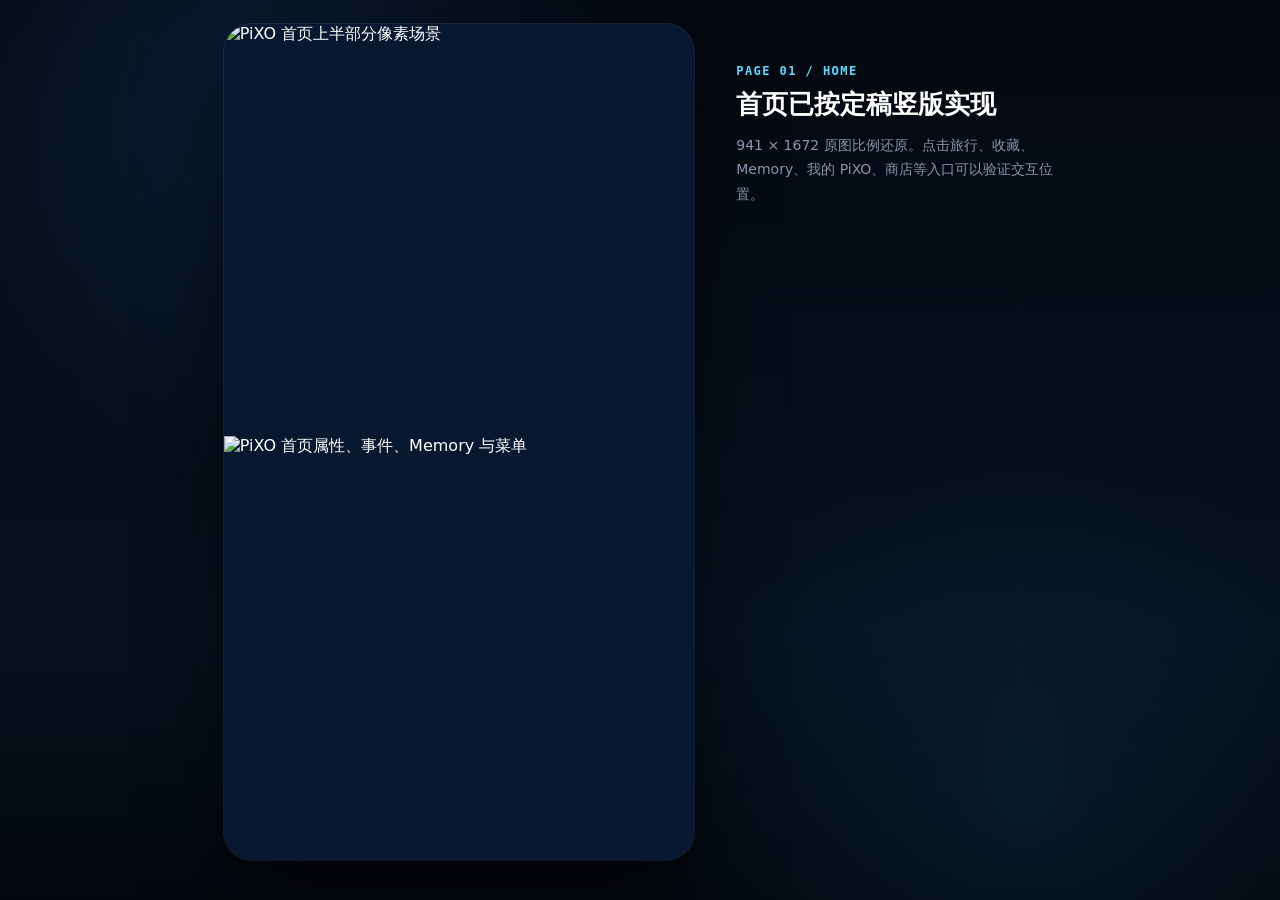
==== index.html @ aab3bff2 "implement page 01 pixel home" ====
<!doctype html>
<html lang="zh-CN">
<head>
  <meta charset="UTF-8" />
  <meta name="viewport" content="width=device-width, initial-scale=1, viewport-fit=cover" />
  <meta name="theme-color" content="#071830" />
  <title>PiXO · Home</title>
  <link rel="stylesheet" href="./styles.css" />
</head>
<body>
  <main class="page-shell">
    <section class="pixo-screen" id="pixoScreen" aria-label="PiXO 首页">
      <img class="home-slice hero-slice" src="./assets/home/home-hero.webp" alt="PiXO 首页上半部分像素场景" draggable="false" />
      <img class="home-slice lower-slice" src="./assets/home/home-lower.webp" alt="PiXO 首页属性、事件、Memory 与菜单" draggable="false" />

      <!-- 顶部资料 / 资源 -->
      <button class="hotspot profile" data-action="profile" aria-label="查看 Mochi"></button>
      <button class="hotspot resource coin" data-action="coin" aria-label="金币"></button>
      <button class="hotspot resource gem" data-action="gem" aria-label="钻石"></button>
      <button class="hotspot resource energy" data-action="energy" aria-label="体力"></button>

      <!-- 右侧功能 -->
      <button class="hotspot side activity" data-action="activity" aria-label="活动"></button>
      <button class="hotspot side travel-side" data-route="travel" aria-label="旅行"></button>
      <button class="hotspot side collection-side" data-route="collection" aria-label="收藏"></button>
      <button class="hotspot side shop-side" data-route="shop" aria-label="商店"></button>

      <!-- 内容卡 -->
      <button class="hotspot event-mail" data-action="event" aria-label="查看今日事件"></button>
      <button class="hotspot memory-card" data-route="memory" aria-label="查看海边记忆"></button>

      <!-- 底部 5 个主入口 -->
      <button class="hotspot nav diary" data-route="diary" aria-label="日志"></button>
      <button class="hotspot nav travel" data-route="travel" aria-label="旅行"></button>
      <button class="hotspot nav collection" data-route="collection" aria-label="收藏"></button>
      <button class="hotspot nav mypixo" data-route="mypixo" aria-label="我的 PiXO"></button>
      <button class="hotspot nav shop" data-route="shop" aria-label="商店"></button>

      <div class="tap-wave" id="tapWave"></div>
    </section>

    <aside class="build-note">
      <span>PAGE 01 / HOME</span>
      <strong>首页已按定稿竖版实现</strong>
      <p>941 × 1672 原图比例还原。点击旅行、收藏、Memory、我的 PiXO、商店等入口可以验证交互位置。</p>
    </aside>
  </main>

  <div class="route-preview" id="routePreview" aria-hidden="true">
    <div class="preview-panel">
      <button class="preview-close" id="previewClose">×</button>
      <small>NEXT PAGE</small>
      <h2 id="previewTitle">准备旅行</h2>
      <p id="previewText">第 2 页会继续按照“大图 → 小图 → 代码 → 交互”的顺序实现。</p>
      <button class="preview-primary" id="previewBack">返回首页</button>
    </div>
  </div>

  <div class="toast" id="toast"></div>
  <script src="./app.js"></script>
</body>
</html>
---- styles.css ----
:root{
  --screen-w:470.5px;
  --ink:#07101f;
  --navy:#071830;
  --navy2:#0b2448;
  --blue:#0d63d8;
  --cream:#f6d7a8;
  --cream2:#ffe8bf;
  --glow:#5dd8ff;
}

*{box-sizing:border-box}
html,body{margin:0;min-height:100%;background:#050b14;color:white;font-family:"Microsoft YaHei","PingFang SC",system-ui,-apple-system,sans-serif}
body{min-height:100vh;background:
  radial-gradient(circle at 20% 10%,rgba(40,92,170,.22),transparent 30%),
  radial-gradient(circle at 80% 90%,rgba(25,93,145,.18),transparent 28%),
  linear-gradient(180deg,#040810,#07111e 70%,#03070d)}
button{font:inherit}

.page-shell{min-height:100vh;display:flex;align-items:flex-start;justify-content:center;gap:42px;padding:24px}
.pixo-screen{position:relative;width:min(100vw - 20px,var(--screen-w));aspect-ratio:941/1672;overflow:hidden;border-radius:28px;background:#071830;box-shadow:0 30px 80px rgba(0,0,0,.55),0 0 0 1px rgba(120,175,255,.18);touch-action:manipulation}
.home-slice{display:block;width:100%;user-select:none;pointer-events:none}
.hero-slice{height:49.64%;object-fit:fill}
.lower-slice{height:50.96%;object-fit:fill;margin-top:-.6%}

.hotspot{position:absolute;border:0;background:transparent;padding:0;cursor:pointer;border-radius:16px;outline:none;transition:filter .15s ease,transform .12s ease,box-shadow .15s ease}
.hotspot:hover{box-shadow:0 0 0 2px rgba(93,216,255,.75),0 0 24px rgba(93,216,255,.34);background:rgba(93,216,255,.04)}
.hotspot:active{transform:scale(.96);filter:brightness(1.18)}
.hotspot:focus-visible{box-shadow:0 0 0 3px #fff,0 0 0 6px #2aa8ff}

/* 以 941×1672 大图百分比定位 */
.profile{left:4.6%;top:10.4%;width:34.1%;height:8.4%}
.resource.coin{left:38.5%;top:3.4%;width:18.3%;height:4.3%}
.resource.gem{left:57.8%;top:3.4%;width:16.2%;height:4.3%}
.resource.energy{left:75.2%;top:3.4%;width:19.4%;height:4.3%}

.side{left:84.5%;width:12.8%;height:7.4%;border-radius:20px}
.activity{top:9.5%}
.travel-side{top:17.1%}
.collection-side{top:24.7%}
.shop-side{top:32.3%}

.event-mail{left:73.5%;top:64.2%;width:17.0%;height:8.5%}
.memory-card{left:4.1%;top:74.7%;width:91.9%;height:12.9%}

.nav{top:88.7%;height:10.6%;border-radius:16px}
.nav.diary{left:2.5%;width:17.8%}
.nav.travel{left:20.7%;width:18.6%}
.nav.collection{left:39.8%;width:18.4%}
.nav.mypixo{left:59.0%;width:18.8%}
.nav.shop{left:78.2%;width:19.4%}

.tap-wave{position:absolute;width:34px;height:34px;border:2px solid rgba(255,255,255,.92);border-radius:50%;pointer-events:none;opacity:0;transform:translate(-50%,-50%) scale(.4);box-shadow:0 0 18px rgba(93,216,255,.8)}
.tap-wave.show{animation:tap-wave .45s ease-out}
@keyframes tap-wave{0%{opacity:1;transform:translate(-50%,-50%) scale(.25)}100%{opacity:0;transform:translate(-50%,-50%) scale(1.8)}}

.build-note{width:320px;position:sticky;top:32px;margin-top:40px;color:#afbdd0}
.build-note span{display:block;font:700 12px/1.2 ui-monospace,SFMono-Regular,Menlo,monospace;color:#5dd8ff;letter-spacing:.12em;margin-bottom:10px}
.build-note strong{display:block;color:#fff;font-size:26px;line-height:1.25;margin-bottom:12px}
.build-note p{margin:0;line-height:1.75;font-size:14px;color:#8797ad}

.route-preview{position:fixed;inset:0;display:grid;place-items:center;background:rgba(2,8,18,.72);backdrop-filter:blur(10px);opacity:0;pointer-events:none;transition:.2s;z-index:20;padding:20px}
.route-preview.open{opacity:1;pointer-events:auto}
.preview-panel{position:relative;width:min(420px,100%);background:linear-gradient(180deg,#10264a,#07162d);border:1px solid rgba(111,175,255,.35);box-shadow:0 30px 80px rgba(0,0,0,.55);border-radius:24px;padding:34px;color:white}
.preview-panel small{color:#5dd8ff;letter-spacing:.15em;font-weight:800}
.preview-panel h2{font-size:30px;margin:10px 0 12px}
.preview-panel p{color:#aebcd0;line-height:1.7;margin:0 0 26px}
.preview-close{position:absolute;right:16px;top:14px;width:36px;height:36px;border:0;border-radius:12px;background:#173765;color:white;font-size:24px;cursor:pointer}
.preview-primary{width:100%;height:48px;border:1px solid rgba(93,216,255,.55);border-radius:14px;background:#0d63d8;color:white;font-weight:800;cursor:pointer}

.toast{position:fixed;left:50%;bottom:28px;transform:translate(-50%,20px);background:rgba(8,18,34,.94);border:1px solid rgba(93,216,255,.35);color:#fff;padding:11px 16px;border-radius:12px;opacity:0;pointer-events:none;transition:.2s;z-index:30;box-shadow:0 12px 36px rgba(0,0,0,.35);white-space:nowrap;max-width:calc(100vw - 24px);overflow:hidden;text-overflow:ellipsis}
.toast.show{opacity:1;transform:translate(-50%,0)}

@media(max-width:900px){
  .page-shell{padding:10px 0 24px;display:block}
  .pixo-screen{margin:0 auto;border-radius:22px}
  .build-note{display:none}
}

@media(max-width:420px){
  .pixo-screen{width:100vw;border-radius:0;box-shadow:none}
  .page-shell{padding:0}
}
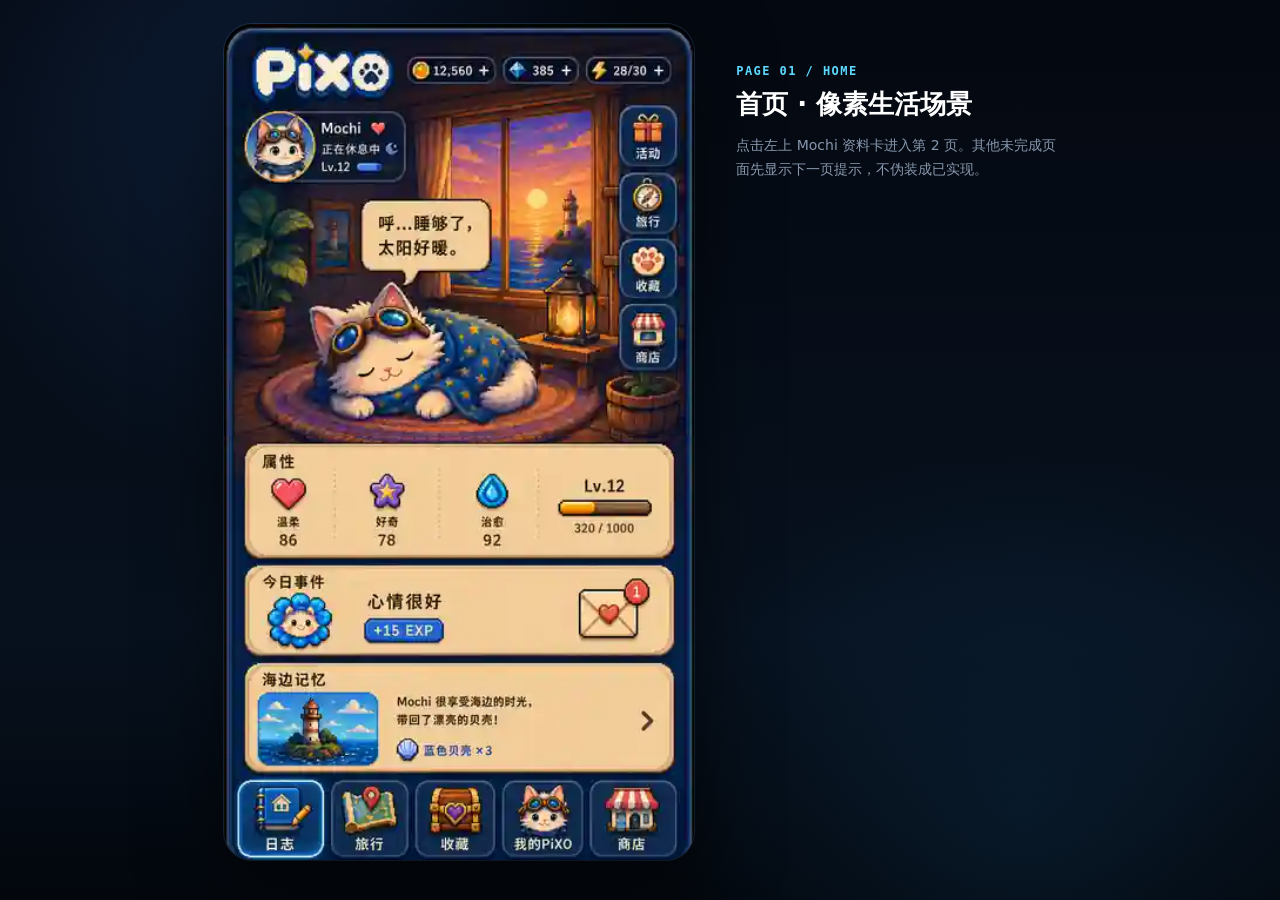
==== commit 62e11edb: "implement page 02 PiXO detail" ====
--- a/index.html
+++ b/index.html
@@ -4,45 +4,69 @@
   <meta charset="UTF-8" />
   <meta name="viewport" content="width=device-width, initial-scale=1, viewport-fit=cover" />
   <meta name="theme-color" content="#071830" />
-  <title>PiXO · Home</title>
+  <title>PiXO Demo</title>
   <link rel="stylesheet" href="./styles.css" />
 </head>
 <body>
   <main class="page-shell">
-    <section class="pixo-screen" id="pixoScreen" aria-label="PiXO 首页">
-      <img class="home-slice hero-slice" src="./assets/home/home-hero.webp" alt="PiXO 首页上半部分像素场景" draggable="false" />
-      <img class="home-slice lower-slice" src="./assets/home/home-lower.webp" alt="PiXO 首页属性、事件、Memory 与菜单" draggable="false" />
+    <!-- PAGE 01 / HOME -->
+    <section class="page-view" data-page="home">
+      <section class="pixo-screen home-screen" id="homeScreen" aria-label="PiXO 首页">
+        <img class="home-slice hero-slice" src="./assets/home/home-hero.webp" alt="PiXO 首页上半部分像素场景" draggable="false" />
+        <img class="home-slice lower-slice" src="./assets/home/home-lower.webp" alt="PiXO 首页属性、事件、Memory 与菜单" draggable="false" />
 
-      <!-- 顶部资料 / 资源 -->
-      <button class="hotspot profile" data-action="profile" aria-label="查看 Mochi"></button>
-      <button class="hotspot resource coin" data-action="coin" aria-label="金币"></button>
-      <button class="hotspot resource gem" data-action="gem" aria-label="钻石"></button>
-      <button class="hotspot resource energy" data-action="energy" aria-label="体力"></button>
+        <button class="hotspot profile" data-route="detail" aria-label="查看 Mochi 详情"></button>
+        <button class="hotspot resource coin" data-action="coin" aria-label="金币"></button>
+        <button class="hotspot resource gem" data-action="gem" aria-label="钻石"></button>
+        <button class="hotspot resource energy" data-action="energy" aria-label="体力"></button>
 
-      <!-- 右侧功能 -->
-      <button class="hotspot side activity" data-action="activity" aria-label="活动"></button>
-      <button class="hotspot side travel-side" data-route="travel" aria-label="旅行"></button>
-      <button class="hotspot side collection-side" data-route="collection" aria-label="收藏"></button>
-      <button class="hotspot side shop-side" data-route="shop" aria-label="商店"></button>
+        <button class="hotspot side activity" data-action="activity" aria-label="活动"></button>
+        <button class="hotspot side travel-side" data-route="travel" aria-label="旅行"></button>
+        <button class="hotspot side collection-side" data-route="collection" aria-label="收藏"></button>
+        <button class="hotspot side shop-side" data-route="shop" aria-label="商店"></button>
 
-      <!-- 内容卡 -->
-      <button class="hotspot event-mail" data-action="event" aria-label="查看今日事件"></button>
-      <button class="hotspot memory-card" data-route="memory" aria-label="查看海边记忆"></button>
+        <button class="hotspot event-mail" data-action="event" aria-label="查看今日事件"></button>
+        <button class="hotspot memory-card" data-route="memory" aria-label="查看海边记忆"></button>
 
-      <!-- 底部 5 个主入口 -->
-      <button class="hotspot nav diary" data-route="diary" aria-label="日志"></button>
-      <button class="hotspot nav travel" data-route="travel" aria-label="旅行"></button>
-      <button class="hotspot nav collection" data-route="collection" aria-label="收藏"></button>
-      <button class="hotspot nav mypixo" data-route="mypixo" aria-label="我的 PiXO"></button>
-      <button class="hotspot nav shop" data-route="shop" aria-label="商店"></button>
-
-      <div class="tap-wave" id="tapWave"></div>
+        <button class="hotspot nav diary" data-route="diary" aria-label="日志"></button>
+        <button class="hotspot nav travel" data-route="travel" aria-label="旅行"></button>
+        <button class="hotspot nav collection" data-route="collection" aria-label="收藏"></button>
+        <button class="hotspot nav mypixo" data-route="mypixo" aria-label="我的 PiXO"></button>
+        <button class="hotspot nav shop" data-route="shop" aria-label="商店"></button>
+        <div class="tap-wave"></div>
+      </section>
     </section>
 
-    <aside class="build-note">
-      <span>PAGE 01 / HOME</span>
-      <strong>首页已按定稿竖版实现</strong>
-      <p>941 × 1672 原图比例还原。点击旅行、收藏、Memory、我的 PiXO、商店等入口可以验证交互位置。</p>
+    <!-- PAGE 02 / PIXO DETAIL -->
+    <section class="page-view" data-page="detail" hidden>
+      <section class="pixo-screen detail-screen" id="detailScreen" aria-label="PiXO 详情">
+        <img class="detail-slice" src="./assets/detail/detail-header.webp" alt="PiXO 详情页顶部" draggable="false" />
+        <img class="detail-slice" src="./assets/detail/detail-hero.webp" alt="Mochi 主视觉与等级" draggable="false" />
+        <img class="detail-slice" src="./assets/detail/detail-traits.webp" alt="Form Face Trait Halo" draggable="false" />
+        <img class="detail-slice" src="./assets/detail/detail-items.webp" alt="携带物品" draggable="false" />
+        <img class="detail-slice" src="./assets/detail/detail-cta.webp" alt="出发按钮" draggable="false" />
+
+        <button class="detail-hit detail-back" data-route="home" aria-label="返回首页"></button>
+        <button class="detail-hit detail-edit" data-action="edit-pixo" aria-label="编辑 PiXO"></button>
+
+        <button class="detail-hit detail-tab tab-form selected" data-detail-tab="Form" aria-label="Form"></button>
+        <button class="detail-hit detail-tab tab-face" data-detail-tab="Face" aria-label="Face"></button>
+        <button class="detail-hit detail-tab tab-trait" data-detail-tab="Trait" aria-label="Trait"></button>
+        <button class="detail-hit detail-tab tab-halo" data-detail-tab="Halo" aria-label="Halo"></button>
+
+        <button class="detail-hit item-slot item-1 selected" data-item="能量饮料" aria-label="能量饮料"></button>
+        <button class="detail-hit item-slot item-2 selected" data-item="探险锤" aria-label="探险锤"></button>
+        <button class="detail-hit item-slot item-3 selected" data-item="旅行票" aria-label="旅行票"></button>
+
+        <button class="detail-hit detail-start" data-route="travel" aria-label="装备 Mochi 出发"></button>
+        <div class="tap-wave"></div>
+      </section>
+    </section>
+
+    <aside class="build-note" id="buildNote">
+      <span id="buildPage">PAGE 01 / HOME</span>
+      <strong id="buildTitle">首页 · 像素生活场景</strong>
+      <p id="buildText">点击左上 Mochi 资料卡进入第 2 页。其他未完成页面先显示下一页提示，不伪装成已实现。</p>
     </aside>
   </main>
 
@@ -51,8 +75,8 @@
       <button class="preview-close" id="previewClose">×</button>
       <small>NEXT PAGE</small>
       <h2 id="previewTitle">准备旅行</h2>
-      <p id="previewText">第 2 页会继续按照“大图 → 小图 → 代码 → 交互”的顺序实现。</p>
-      <button class="preview-primary" id="previewBack">返回首页</button>
+      <p id="previewText">这个页面会继续按照“大图 → 拆素材 → 写代码 → 接交互”的顺序实现。</p>
+      <button class="preview-primary" id="previewBack">返回当前页面</button>
     </div>
   </div>
 
--- a/styles.css
+++ b/styles.css
@@ -1,83 +1,8 @@
-:root{
-  --screen-w:470.5px;
-  --ink:#07101f;
-  --navy:#071830;
-  --navy2:#0b2448;
-  --blue:#0d63d8;
-  --cream:#f6d7a8;
-  --cream2:#ffe8bf;
-  --glow:#5dd8ff;
-}
+:root{--screen-w:470.5px;--detail-w:423px;--ink:#07101f;--navy:#071830;--navy2:#0b2448;--blue:#0d63d8;--cream:#f6d7a8;--cream2:#ffe8bf;--glow:#5dd8ff}
+*{box-sizing:border-box}html,body{margin:0;min-height:100%;background:#050b14;color:#fff;font-family:"Microsoft YaHei","PingFang SC",system-ui,-apple-system,sans-serif}body{min-height:100vh;background:radial-gradient(circle at 20% 10%,rgba(40,92,170,.22),transparent 30%),radial-gradient(circle at 80% 90%,rgba(25,93,145,.18),transparent 28%),linear-gradient(180deg,#040810,#07111e 70%,#03070d)}button{font:inherit}.page-shell{min-height:100vh;display:flex;align-items:flex-start;justify-content:center;gap:42px;padding:24px}.page-view[hidden]{display:none}.pixo-screen{position:relative;overflow:hidden;border-radius:28px;background:#071830;box-shadow:0 30px 80px rgba(0,0,0,.55),0 0 0 1px rgba(120,175,255,.18);touch-action:manipulation}.home-screen{width:min(100vw - 20px,var(--screen-w));aspect-ratio:941/1672}.home-slice{display:block;width:100%;user-select:none;pointer-events:none}.hero-slice{height:49.64%;object-fit:fill}.lower-slice{height:50.96%;object-fit:fill;margin-top:-.6%}.hotspot,.detail-hit{position:absolute;border:0;background:transparent;padding:0;cursor:pointer;outline:none;transition:filter .15s ease,transform .12s ease,box-shadow .15s ease}.hotspot{border-radius:16px}.hotspot:hover,.detail-hit:hover{box-shadow:0 0 0 2px rgba(93,216,255,.75),0 0 24px rgba(93,216,255,.34);background:rgba(93,216,255,.05)}.hotspot:active,.detail-hit:active{transform:scale(.96);filter:brightness(1.18)}.hotspot:focus-visible,.detail-hit:focus-visible{box-shadow:0 0 0 3px #fff,0 0 0 6px #2aa8ff}.profile{left:4.6%;top:10.4%;width:34.1%;height:8.4%}.resource.coin{left:38.5%;top:3.4%;width:18.3%;height:4.3%}.resource.gem{left:57.8%;top:3.4%;width:16.2%;height:4.3%}.resource.energy{left:75.2%;top:3.4%;width:19.4%;height:4.3%}.side{left:84.5%;width:12.8%;height:7.4%;border-radius:20px}.activity{top:9.5%}.travel-side{top:17.1%}.collection-side{top:24.7%}.shop-side{top:32.3%}.event-mail{left:73.5%;top:64.2%;width:17%;height:8.5%}.memory-card{left:4.1%;top:74.7%;width:91.9%;height:12.9%}.nav{top:88.7%;height:10.6%;border-radius:16px}.nav.diary{left:2.5%;width:17.8%}.nav.travel{left:20.7%;width:18.6%}.nav.collection{left:39.8%;width:18.4%}.nav.mypixo{left:59%;width:18.8%}.nav.shop{left:78.2%;width:19.4%}
 
-*{box-sizing:border-box}
-html,body{margin:0;min-height:100%;background:#050b14;color:white;font-family:"Microsoft YaHei","PingFang SC",system-ui,-apple-system,sans-serif}
-body{min-height:100vh;background:
-  radial-gradient(circle at 20% 10%,rgba(40,92,170,.22),transparent 30%),
-  radial-gradient(circle at 80% 90%,rgba(25,93,145,.18),transparent 28%),
-  linear-gradient(180deg,#040810,#07111e 70%,#03070d)}
-button{font:inherit}
+/* PAGE 02 - PiXO detail, 235×565 source grid */
+.detail-screen{width:min(100vw - 20px,var(--detail-w));aspect-ratio:235/565;background:#f7d6a4;border-radius:24px}.detail-slice{display:block;width:100%;height:auto;user-select:none;pointer-events:none;image-rendering:pixelated}.detail-hit{border-radius:10px}.detail-back{left:2.5%;top:1.4%;width:14%;height:5.8%}.detail-edit{right:2.5%;top:1.4%;width:14%;height:5.8%}.detail-tab{top:50.8%;height:5.3%;width:22%}.tab-form{left:4%}.tab-face{left:27%}.tab-trait{left:50%}.tab-halo{left:73%}.detail-tab.selected{box-shadow:inset 0 -4px 0 #1c73e8,0 0 0 2px rgba(93,216,255,.6);background:rgba(58,148,255,.08)}.item-slot{top:72.3%;height:12.2%;width:28%;border-radius:14px}.item-1{left:5%}.item-2{left:36%}.item-3{left:67%}.item-slot.selected:after{content:"✓";position:absolute;right:5px;top:4px;display:grid;place-items:center;width:22px;height:22px;border-radius:50%;background:#24a56a;color:#fff;font-weight:900;font-size:13px;box-shadow:0 2px 0 #0e5e3a}.detail-start{left:8%;top:87.2%;width:84%;height:8.5%;border-radius:18px}.detail-start:hover{box-shadow:0 0 0 3px rgba(93,216,255,.9),0 0 30px rgba(38,139,255,.35)}
 
-.page-shell{min-height:100vh;display:flex;align-items:flex-start;justify-content:center;gap:42px;padding:24px}
-.pixo-screen{position:relative;width:min(100vw - 20px,var(--screen-w));aspect-ratio:941/1672;overflow:hidden;border-radius:28px;background:#071830;box-shadow:0 30px 80px rgba(0,0,0,.55),0 0 0 1px rgba(120,175,255,.18);touch-action:manipulation}
-.home-slice{display:block;width:100%;user-select:none;pointer-events:none}
-.hero-slice{height:49.64%;object-fit:fill}
-.lower-slice{height:50.96%;object-fit:fill;margin-top:-.6%}
-
-.hotspot{position:absolute;border:0;background:transparent;padding:0;cursor:pointer;border-radius:16px;outline:none;transition:filter .15s ease,transform .12s ease,box-shadow .15s ease}
-.hotspot:hover{box-shadow:0 0 0 2px rgba(93,216,255,.75),0 0 24px rgba(93,216,255,.34);background:rgba(93,216,255,.04)}
-.hotspot:active{transform:scale(.96);filter:brightness(1.18)}
-.hotspot:focus-visible{box-shadow:0 0 0 3px #fff,0 0 0 6px #2aa8ff}
-
-/* 以 941×1672 大图百分比定位 */
-.profile{left:4.6%;top:10.4%;width:34.1%;height:8.4%}
-.resource.coin{left:38.5%;top:3.4%;width:18.3%;height:4.3%}
-.resource.gem{left:57.8%;top:3.4%;width:16.2%;height:4.3%}
-.resource.energy{left:75.2%;top:3.4%;width:19.4%;height:4.3%}
-
-.side{left:84.5%;width:12.8%;height:7.4%;border-radius:20px}
-.activity{top:9.5%}
-.travel-side{top:17.1%}
-.collection-side{top:24.7%}
-.shop-side{top:32.3%}
-
-.event-mail{left:73.5%;top:64.2%;width:17.0%;height:8.5%}
-.memory-card{left:4.1%;top:74.7%;width:91.9%;height:12.9%}
-
-.nav{top:88.7%;height:10.6%;border-radius:16px}
-.nav.diary{left:2.5%;width:17.8%}
-.nav.travel{left:20.7%;width:18.6%}
-.nav.collection{left:39.8%;width:18.4%}
-.nav.mypixo{left:59.0%;width:18.8%}
-.nav.shop{left:78.2%;width:19.4%}
-
-.tap-wave{position:absolute;width:34px;height:34px;border:2px solid rgba(255,255,255,.92);border-radius:50%;pointer-events:none;opacity:0;transform:translate(-50%,-50%) scale(.4);box-shadow:0 0 18px rgba(93,216,255,.8)}
-.tap-wave.show{animation:tap-wave .45s ease-out}
-@keyframes tap-wave{0%{opacity:1;transform:translate(-50%,-50%) scale(.25)}100%{opacity:0;transform:translate(-50%,-50%) scale(1.8)}}
-
-.build-note{width:320px;position:sticky;top:32px;margin-top:40px;color:#afbdd0}
-.build-note span{display:block;font:700 12px/1.2 ui-monospace,SFMono-Regular,Menlo,monospace;color:#5dd8ff;letter-spacing:.12em;margin-bottom:10px}
-.build-note strong{display:block;color:#fff;font-size:26px;line-height:1.25;margin-bottom:12px}
-.build-note p{margin:0;line-height:1.75;font-size:14px;color:#8797ad}
-
-.route-preview{position:fixed;inset:0;display:grid;place-items:center;background:rgba(2,8,18,.72);backdrop-filter:blur(10px);opacity:0;pointer-events:none;transition:.2s;z-index:20;padding:20px}
-.route-preview.open{opacity:1;pointer-events:auto}
-.preview-panel{position:relative;width:min(420px,100%);background:linear-gradient(180deg,#10264a,#07162d);border:1px solid rgba(111,175,255,.35);box-shadow:0 30px 80px rgba(0,0,0,.55);border-radius:24px;padding:34px;color:white}
-.preview-panel small{color:#5dd8ff;letter-spacing:.15em;font-weight:800}
-.preview-panel h2{font-size:30px;margin:10px 0 12px}
-.preview-panel p{color:#aebcd0;line-height:1.7;margin:0 0 26px}
-.preview-close{position:absolute;right:16px;top:14px;width:36px;height:36px;border:0;border-radius:12px;background:#173765;color:white;font-size:24px;cursor:pointer}
-.preview-primary{width:100%;height:48px;border:1px solid rgba(93,216,255,.55);border-radius:14px;background:#0d63d8;color:white;font-weight:800;cursor:pointer}
-
-.toast{position:fixed;left:50%;bottom:28px;transform:translate(-50%,20px);background:rgba(8,18,34,.94);border:1px solid rgba(93,216,255,.35);color:#fff;padding:11px 16px;border-radius:12px;opacity:0;pointer-events:none;transition:.2s;z-index:30;box-shadow:0 12px 36px rgba(0,0,0,.35);white-space:nowrap;max-width:calc(100vw - 24px);overflow:hidden;text-overflow:ellipsis}
-.toast.show{opacity:1;transform:translate(-50%,0)}
-
-@media(max-width:900px){
-  .page-shell{padding:10px 0 24px;display:block}
-  .pixo-screen{margin:0 auto;border-radius:22px}
-  .build-note{display:none}
-}
-
-@media(max-width:420px){
-  .pixo-screen{width:100vw;border-radius:0;box-shadow:none}
-  .page-shell{padding:0}
-}
+.tap-wave{position:absolute;width:34px;height:34px;border:2px solid rgba(255,255,255,.92);border-radius:50%;pointer-events:none;opacity:0;transform:translate(-50%,-50%) scale(.4);box-shadow:0 0 18px rgba(93,216,255,.8)}.tap-wave.show{animation:tap-wave .45s ease-out}@keyframes tap-wave{0%{opacity:1;transform:translate(-50%,-50%) scale(.25)}100%{opacity:0;transform:translate(-50%,-50%) scale(1.8)}}.build-note{width:320px;position:sticky;top:32px;margin-top:40px;color:#afbdd0}.build-note span{display:block;font:700 12px/1.2 ui-monospace,SFMono-Regular,Menlo,monospace;color:#5dd8ff;letter-spacing:.12em;margin-bottom:10px}.build-note strong{display:block;color:#fff;font-size:26px;line-height:1.25;margin-bottom:12px}.build-note p{margin:0;line-height:1.75;font-size:14px;color:#8797ad}.route-preview{position:fixed;inset:0;display:grid;place-items:center;background:rgba(2,8,18,.72);backdrop-filter:blur(10px);opacity:0;pointer-events:none;transition:.2s;z-index:20;padding:20px}.route-preview.open{opacity:1;pointer-events:auto}.preview-panel{position:relative;width:min(420px,100%);background:linear-gradient(180deg,#10264a,#07162d);border:1px solid rgba(111,175,255,.35);box-shadow:0 30px 80px rgba(0,0,0,.55);border-radius:24px;padding:34px;color:#fff}.preview-panel small{color:#5dd8ff;letter-spacing:.15em;font-weight:800}.preview-panel h2{font-size:30px;margin:10px 0 12px}.preview-panel p{color:#aebcd0;line-height:1.7;margin:0 0 26px}.preview-close{position:absolute;right:16px;top:14px;width:36px;height:36px;border:0;border-radius:12px;background:#173765;color:#fff;font-size:24px;cursor:pointer}.preview-primary{width:100%;height:48px;border:1px solid rgba(93,216,255,.55);border-radius:14px;background:#0d63d8;color:#fff;font-weight:800;cursor:pointer}.toast{position:fixed;left:50%;bottom:28px;transform:translate(-50%,20px);background:rgba(8,18,34,.94);border:1px solid rgba(93,216,255,.35);color:#fff;padding:11px 16px;border-radius:12px;opacity:0;pointer-events:none;transition:.2s;z-index:30;box-shadow:0 12px 36px rgba(0,0,0,.35);white-space:nowrap;max-width:calc(100vw - 24px);overflow:hidden;text-overflow:ellipsis}.toast.show{opacity:1;transform:translate(-50%,0)}
+@media(max-width:900px){.page-shell{padding:10px 0 24px;display:block}.pixo-screen{margin:0 auto;border-radius:22px}.build-note{display:none}}@media(max-width:420px){.pixo-screen{width:100vw;border-radius:0;box-shadow:none}.page-shell{padding:0}.detail-screen{width:min(100vw,423px)}}
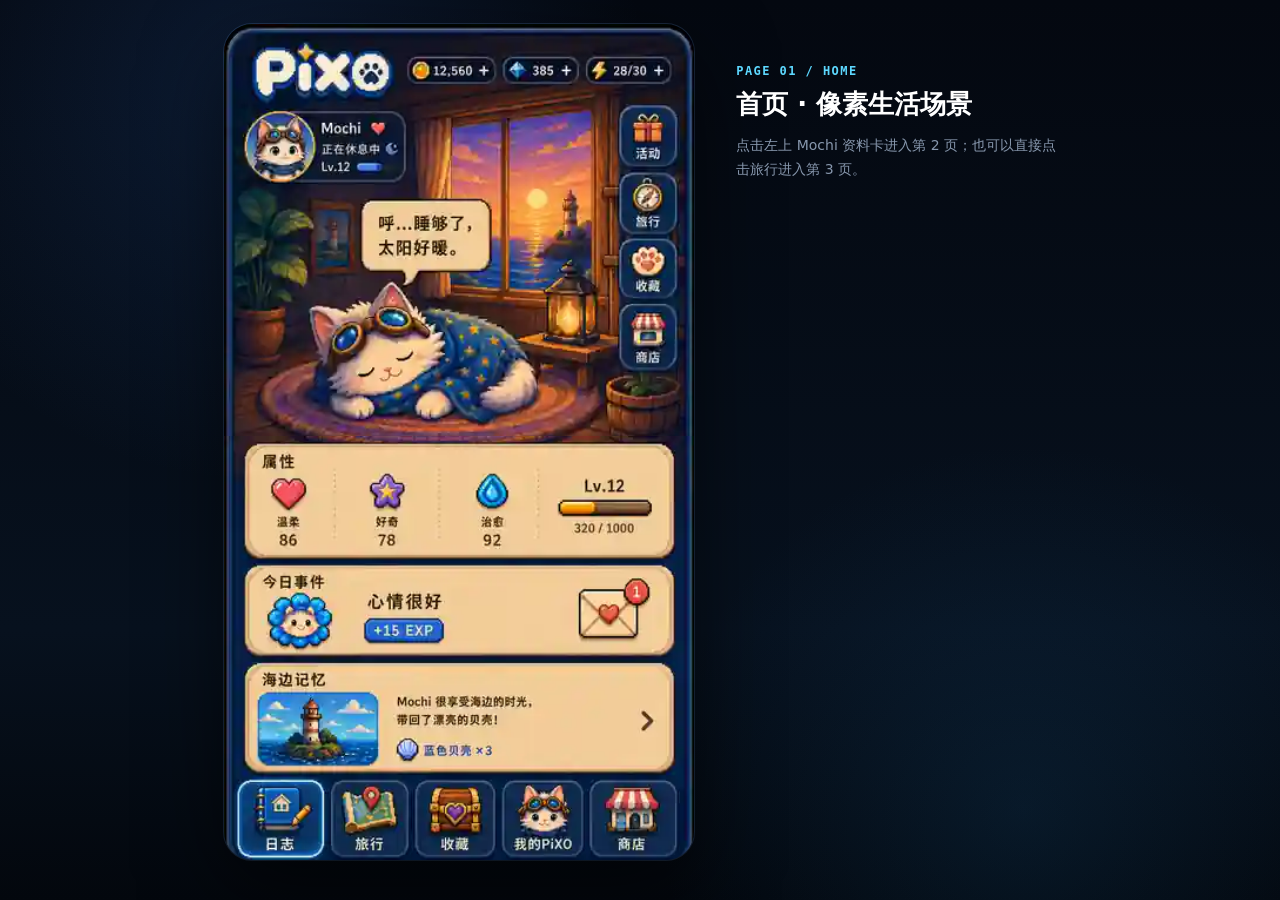
==== commit 1b77415b: "implement page 04 traveling markup" ====
--- a/index.html
+++ b/index.html
@@ -14,20 +14,16 @@
       <section class="pixo-screen home-screen" id="homeScreen" aria-label="PiXO 首页">
         <img class="home-slice hero-slice" src="./assets/home/home-hero.webp" alt="PiXO 首页上半部分像素场景" draggable="false" />
         <img class="home-slice lower-slice" src="./assets/home/home-lower.webp" alt="PiXO 首页属性、事件、Memory 与菜单" draggable="false" />
-
         <button class="hotspot profile" data-route="detail" aria-label="查看 Mochi 详情"></button>
         <button class="hotspot resource coin" data-action="coin" aria-label="金币"></button>
         <button class="hotspot resource gem" data-action="gem" aria-label="钻石"></button>
         <button class="hotspot resource energy" data-action="energy" aria-label="体力"></button>
-
         <button class="hotspot side activity" data-action="activity" aria-label="活动"></button>
         <button class="hotspot side travel-side" data-route="travel" aria-label="旅行"></button>
         <button class="hotspot side collection-side" data-route="collection" aria-label="收藏"></button>
         <button class="hotspot side shop-side" data-route="shop" aria-label="商店"></button>
-
         <button class="hotspot event-mail" data-action="event" aria-label="查看今日事件"></button>
         <button class="hotspot memory-card" data-route="memory" aria-label="查看海边记忆"></button>
-
         <button class="hotspot nav diary" data-route="diary" aria-label="日志"></button>
         <button class="hotspot nav travel" data-route="travel" aria-label="旅行"></button>
         <button class="hotspot nav collection" data-route="collection" aria-label="收藏"></button>
@@ -45,20 +41,52 @@
         <img class="detail-slice" src="./assets/detail/detail-traits.webp" alt="Form Face Trait Halo" draggable="false" />
         <img class="detail-slice" src="./assets/detail/detail-items.webp" alt="携带物品" draggable="false" />
         <img class="detail-slice" src="./assets/detail/detail-cta.webp" alt="出发按钮" draggable="false" />
-
         <button class="detail-hit detail-back" data-route="home" aria-label="返回首页"></button>
         <button class="detail-hit detail-edit" data-action="edit-pixo" aria-label="编辑 PiXO"></button>
-
         <button class="detail-hit detail-tab tab-form selected" data-detail-tab="Form" aria-label="Form"></button>
         <button class="detail-hit detail-tab tab-face" data-detail-tab="Face" aria-label="Face"></button>
         <button class="detail-hit detail-tab tab-trait" data-detail-tab="Trait" aria-label="Trait"></button>
         <button class="detail-hit detail-tab tab-halo" data-detail-tab="Halo" aria-label="Halo"></button>
-
         <button class="detail-hit item-slot item-1 selected" data-item="能量饮料" aria-label="能量饮料"></button>
         <button class="detail-hit item-slot item-2 selected" data-item="探险锤" aria-label="探险锤"></button>
         <button class="detail-hit item-slot item-3 selected" data-item="旅行票" aria-label="旅行票"></button>
+        <button class="detail-hit detail-start" data-route="travel" aria-label="装备 Mochi 出发"></button>
+        <div class="tap-wave"></div>
+      </section>
+    </section>
 
-        <button class="detail-hit detail-start" data-route="travel" aria-label="装备 Mochi 出发"></button>
+    <!-- PAGE 03 / PREPARE TRAVEL -->
+    <section class="page-view" data-page="travel" hidden>
+      <section class="pixo-screen travel-screen" id="travelScreen" aria-label="准备旅行">
+        <img class="travel-prep-art" src="./assets/travel/prepare-page.webp" alt="PiXO 准备旅行页面" draggable="false" />
+        <button class="travel-hit travel-back" data-route="detail" aria-label="返回 PiXO 详情"></button>
+        <button class="travel-hit travel-help" data-action="travel-help" aria-label="旅行说明"></button>
+        <button class="travel-hit destination-hit" data-action="destination" aria-label="查看海边小镇"></button>
+        <button class="travel-duration duration-short" data-duration="short">短途</button>
+        <button class="travel-duration duration-normal selected" data-duration="normal">✦ 普通</button>
+        <button class="travel-duration duration-long" data-duration="long">长途</button>
+        <div class="travel-count" id="travelItemCount">携带物品（3/5）</div>
+        <button class="travel-item selected item-drink" data-travel-item="能量饮料" aria-label="能量饮料"></button>
+        <button class="travel-item selected item-tool" data-travel-item="寻宝工具" aria-label="寻宝工具"></button>
+        <button class="travel-item selected item-ticket" data-travel-item="旅行票" aria-label="旅行票"></button>
+        <button class="travel-item empty item-empty-1" data-action="empty-slot" aria-label="空物品槽"></button>
+        <button class="travel-item empty item-empty-2" data-action="empty-slot" aria-label="空物品槽"></button>
+        <button class="travel-start" id="travelStartBtn" aria-label="让 Mochi 出发"></button>
+        <div class="travel-draft" id="travelDraft">海边小镇 · 普通 · 3 件物品</div>
+        <div class="tap-wave"></div>
+      </section>
+    </section>
+
+    <!-- PAGE 04 / TRAVELING -->
+    <section class="page-view" data-page="traveling" hidden>
+      <section class="pixo-screen traveling-screen" id="travelingScreen" aria-label="旅行中">
+        <img class="traveling-art" src="./assets/traveling/traveling-page.webp" alt="PiXO 旅行中页面" draggable="false" />
+        <button class="traveling-hit traveling-back" data-route="travel" aria-label="返回准备旅行"></button>
+        <button class="traveling-hit traveling-camera" data-action="traveling-camera" aria-label="旅行快照"></button>
+        <div class="traveling-time" id="travelingRemaining">3小时28分</div>
+        <div class="traveling-log" id="travelingLog"></div>
+        <div class="traveling-summary" id="travelingSummary">普通 · 探索环 · 3件物品</div>
+        <button class="traveling-fast" id="travelingFastBtn">Demo · 快速推进 1 小时</button>
         <div class="tap-wave"></div>
       </section>
     </section>
@@ -66,7 +94,7 @@
     <aside class="build-note" id="buildNote">
       <span id="buildPage">PAGE 01 / HOME</span>
       <strong id="buildTitle">首页 · 像素生活场景</strong>
-      <p id="buildText">点击左上 Mochi 资料卡进入第 2 页。其他未完成页面先显示下一页提示，不伪装成已实现。</p>
+      <p id="buildText">点击左上 Mochi 资料卡进入第 2 页；也可以直接点击旅行进入第 3 页。</p>
     </aside>
   </main>
 
@@ -74,8 +102,8 @@
     <div class="preview-panel">
       <button class="preview-close" id="previewClose">×</button>
       <small>NEXT PAGE</small>
-      <h2 id="previewTitle">准备旅行</h2>
-      <p id="previewText">这个页面会继续按照“大图 → 拆素材 → 写代码 → 接交互”的顺序实现。</p>
+      <h2 id="previewTitle">旅行回来</h2>
+      <p id="previewText">下一页继续按照“大图 → 小图 → 代码 → 交互”的顺序实现。</p>
       <button class="preview-primary" id="previewBack">返回当前页面</button>
     </div>
   </div>
--- a/styles.css
+++ b/styles.css
@@ -1,8 +1,11 @@
-:root{--screen-w:470.5px;--detail-w:423px;--ink:#07101f;--navy:#071830;--navy2:#0b2448;--blue:#0d63d8;--cream:#f6d7a8;--cream2:#ffe8bf;--glow:#5dd8ff}
-*{box-sizing:border-box}html,body{margin:0;min-height:100%;background:#050b14;color:#fff;font-family:"Microsoft YaHei","PingFang SC",system-ui,-apple-system,sans-serif}body{min-height:100vh;background:radial-gradient(circle at 20% 10%,rgba(40,92,170,.22),transparent 30%),radial-gradient(circle at 80% 90%,rgba(25,93,145,.18),transparent 28%),linear-gradient(180deg,#040810,#07111e 70%,#03070d)}button{font:inherit}.page-shell{min-height:100vh;display:flex;align-items:flex-start;justify-content:center;gap:42px;padding:24px}.page-view[hidden]{display:none}.pixo-screen{position:relative;overflow:hidden;border-radius:28px;background:#071830;box-shadow:0 30px 80px rgba(0,0,0,.55),0 0 0 1px rgba(120,175,255,.18);touch-action:manipulation}.home-screen{width:min(100vw - 20px,var(--screen-w));aspect-ratio:941/1672}.home-slice{display:block;width:100%;user-select:none;pointer-events:none}.hero-slice{height:49.64%;object-fit:fill}.lower-slice{height:50.96%;object-fit:fill;margin-top:-.6%}.hotspot,.detail-hit{position:absolute;border:0;background:transparent;padding:0;cursor:pointer;outline:none;transition:filter .15s ease,transform .12s ease,box-shadow .15s ease}.hotspot{border-radius:16px}.hotspot:hover,.detail-hit:hover{box-shadow:0 0 0 2px rgba(93,216,255,.75),0 0 24px rgba(93,216,255,.34);background:rgba(93,216,255,.05)}.hotspot:active,.detail-hit:active{transform:scale(.96);filter:brightness(1.18)}.hotspot:focus-visible,.detail-hit:focus-visible{box-shadow:0 0 0 3px #fff,0 0 0 6px #2aa8ff}.profile{left:4.6%;top:10.4%;width:34.1%;height:8.4%}.resource.coin{left:38.5%;top:3.4%;width:18.3%;height:4.3%}.resource.gem{left:57.8%;top:3.4%;width:16.2%;height:4.3%}.resource.energy{left:75.2%;top:3.4%;width:19.4%;height:4.3%}.side{left:84.5%;width:12.8%;height:7.4%;border-radius:20px}.activity{top:9.5%}.travel-side{top:17.1%}.collection-side{top:24.7%}.shop-side{top:32.3%}.event-mail{left:73.5%;top:64.2%;width:17%;height:8.5%}.memory-card{left:4.1%;top:74.7%;width:91.9%;height:12.9%}.nav{top:88.7%;height:10.6%;border-radius:16px}.nav.diary{left:2.5%;width:17.8%}.nav.travel{left:20.7%;width:18.6%}.nav.collection{left:39.8%;width:18.4%}.nav.mypixo{left:59%;width:18.8%}.nav.shop{left:78.2%;width:19.4%}
+:root{--screen-w:470.5px;--detail-w:423px;--travel-w:465px;--ink:#07101f;--navy:#071830;--navy2:#0b2448;--blue:#0d63d8;--cream:#f6d7a8;--cream2:#ffe8bf;--glow:#5dd8ff}
+*{box-sizing:border-box}html,body{margin:0;min-height:100%;background:#050b14;color:#fff;font-family:"Microsoft YaHei","PingFang SC",system-ui,-apple-system,sans-serif}body{min-height:100vh;background:radial-gradient(circle at 20% 10%,rgba(40,92,170,.22),transparent 30%),radial-gradient(circle at 80% 90%,rgba(25,93,145,.18),transparent 28%),linear-gradient(180deg,#040810,#07111e 70%,#03070d)}button{font:inherit}.page-shell{min-height:100vh;display:flex;align-items:flex-start;justify-content:center;gap:42px;padding:24px}.page-view[hidden]{display:none}.pixo-screen{position:relative;overflow:hidden;border-radius:28px;background:#071830;box-shadow:0 30px 80px rgba(0,0,0,.55),0 0 0 1px rgba(120,175,255,.18);touch-action:manipulation}.home-screen{width:min(100vw - 20px,var(--screen-w));aspect-ratio:941/1672}.home-slice{display:block;width:100%;user-select:none;pointer-events:none}.hero-slice{height:49.64%;object-fit:fill}.lower-slice{height:50.96%;object-fit:fill;margin-top:-.6%}.hotspot,.detail-hit,.travel-hit,.travel-item,.travel-start{position:absolute;border:0;background:transparent;padding:0;cursor:pointer;outline:none;transition:filter .15s ease,transform .12s ease,box-shadow .15s ease}.hotspot{border-radius:16px}.hotspot:hover,.detail-hit:hover,.travel-hit:hover,.travel-item:hover,.travel-start:hover{box-shadow:0 0 0 2px rgba(93,216,255,.75),0 0 24px rgba(93,216,255,.34);background:rgba(93,216,255,.05)}.hotspot:active,.detail-hit:active,.travel-hit:active,.travel-item:active,.travel-start:active{transform:scale(.96);filter:brightness(1.18)}.hotspot:focus-visible,.detail-hit:focus-visible,.travel-hit:focus-visible,.travel-item:focus-visible,.travel-start:focus-visible{box-shadow:0 0 0 3px #fff,0 0 0 6px #2aa8ff}.profile{left:4.6%;top:10.4%;width:34.1%;height:8.4%}.resource.coin{left:38.5%;top:3.4%;width:18.3%;height:4.3%}.resource.gem{left:57.8%;top:3.4%;width:16.2%;height:4.3%}.resource.energy{left:75.2%;top:3.4%;width:19.4%;height:4.3%}.side{left:84.5%;width:12.8%;height:7.4%;border-radius:20px}.activity{top:9.5%}.travel-side{top:17.1%}.collection-side{top:24.7%}.shop-side{top:32.3%}.event-mail{left:73.5%;top:64.2%;width:17%;height:8.5%}.memory-card{left:4.1%;top:74.7%;width:91.9%;height:12.9%}.nav{top:88.7%;height:10.6%;border-radius:16px}.nav.diary{left:2.5%;width:17.8%}.nav.travel{left:20.7%;width:18.6%}.nav.collection{left:39.8%;width:18.4%}.nav.mypixo{left:59%;width:18.8%}.nav.shop{left:78.2%;width:19.4%}
 
 /* PAGE 02 - PiXO detail, 235×565 source grid */
 .detail-screen{width:min(100vw - 20px,var(--detail-w));aspect-ratio:235/565;background:#f7d6a4;border-radius:24px}.detail-slice{display:block;width:100%;height:auto;user-select:none;pointer-events:none;image-rendering:pixelated}.detail-hit{border-radius:10px}.detail-back{left:2.5%;top:1.4%;width:14%;height:5.8%}.detail-edit{right:2.5%;top:1.4%;width:14%;height:5.8%}.detail-tab{top:50.8%;height:5.3%;width:22%}.tab-form{left:4%}.tab-face{left:27%}.tab-trait{left:50%}.tab-halo{left:73%}.detail-tab.selected{box-shadow:inset 0 -4px 0 #1c73e8,0 0 0 2px rgba(93,216,255,.6);background:rgba(58,148,255,.08)}.item-slot{top:72.3%;height:12.2%;width:28%;border-radius:14px}.item-1{left:5%}.item-2{left:36%}.item-3{left:67%}.item-slot.selected:after{content:"✓";position:absolute;right:5px;top:4px;display:grid;place-items:center;width:22px;height:22px;border-radius:50%;background:#24a56a;color:#fff;font-weight:900;font-size:13px;box-shadow:0 2px 0 #0e5e3a}.detail-start{left:8%;top:87.2%;width:84%;height:8.5%;border-radius:18px}.detail-start:hover{box-shadow:0 0 0 3px rgba(93,216,255,.9),0 0 30px rgba(38,139,255,.35)}
 
+/* PAGE 03 - Prepare travel, 465×790 generated master */
+.travel-screen{width:min(100vw - 20px,var(--travel-w));aspect-ratio:465/790;background:#071b39;border-radius:26px}.travel-prep-art{display:block;width:100%;height:100%;object-fit:fill;user-select:none;pointer-events:none;image-rendering:auto}.travel-hit,.travel-item,.travel-start{border-radius:12px}.travel-back{left:2.6%;top:2.1%;width:11.5%;height:7.3%}.travel-help{left:87%;top:2%;width:10%;height:7.5%}.destination-hit{left:5.3%;top:10.7%;width:89.5%;height:18.4%}.travel-duration{position:absolute;top:34.3%;height:5.6%;border:1px solid #b99979;border-radius:9px;background:#ead2b2;color:#22180f;font-weight:800;font-size:15px;cursor:pointer;box-shadow:inset 0 -2px 0 rgba(95,66,40,.18);transition:.15s}.travel-duration:hover{filter:brightness(1.05)}.travel-duration.selected{background:linear-gradient(180deg,#3f8af2,#1d57cc);color:#fff;border-color:#8bd4ff;box-shadow:0 0 0 2px #0b438d,0 0 18px rgba(51,138,255,.35),inset 0 2px 0 rgba(255,255,255,.25)}.duration-short{left:9.3%;width:24.9%}.duration-normal{left:36.6%;width:26.5%}.duration-long{left:65.5%;width:24.8%}.travel-count{position:absolute;left:6.6%;top:41.9%;z-index:3;padding:2px 7px;background:#f4d6ad;color:#2b1b10;font-weight:900;font-size:17px;border-radius:5px;pointer-events:none}.travel-item{top:46.1%;height:13.1%;width:17.4%;border-radius:12px}.item-drink{left:7.1%}.item-tool{left:25.7%}.item-ticket{left:44.6%}.item-empty-1{left:63.4%}.item-empty-2{left:81.1%;width:12.5%}.travel-item.selected{box-shadow:0 0 0 3px rgba(30,111,217,.82),0 0 18px rgba(31,119,229,.28)}.travel-item:not(.selected):not(.empty):after{content:"";position:absolute;inset:1px;border-radius:10px;background:rgba(244,216,177,.68)}.travel-item.selected:after{content:"✓";position:absolute;right:3px;top:3px;width:20px;height:20px;display:grid;place-items:center;background:#238e58;color:#fff;font-size:12px;font-weight:900;border-radius:50%;box-shadow:0 2px 0 #145c3b}.travel-item.empty:hover{background:rgba(255,255,255,.08)}.travel-start{left:10.3%;top:88.5%;width:79.4%;height:7.4%;border-radius:16px}.travel-start:hover{box-shadow:0 0 0 3px rgba(110,218,255,.9),0 0 32px rgba(30,105,255,.45)}.travel-draft{position:absolute;left:50%;bottom:1.1%;transform:translateX(-50%);max-width:82%;padding:5px 10px;border-radius:9px;background:rgba(5,27,57,.78);border:1px solid rgba(120,198,255,.28);color:#d9edff;font-size:11px;line-height:1;white-space:nowrap;opacity:0;pointer-events:none;transition:.2s}.travel-draft.show{opacity:1;bottom:1.6%}
+
 .tap-wave{position:absolute;width:34px;height:34px;border:2px solid rgba(255,255,255,.92);border-radius:50%;pointer-events:none;opacity:0;transform:translate(-50%,-50%) scale(.4);box-shadow:0 0 18px rgba(93,216,255,.8)}.tap-wave.show{animation:tap-wave .45s ease-out}@keyframes tap-wave{0%{opacity:1;transform:translate(-50%,-50%) scale(.25)}100%{opacity:0;transform:translate(-50%,-50%) scale(1.8)}}.build-note{width:320px;position:sticky;top:32px;margin-top:40px;color:#afbdd0}.build-note span{display:block;font:700 12px/1.2 ui-monospace,SFMono-Regular,Menlo,monospace;color:#5dd8ff;letter-spacing:.12em;margin-bottom:10px}.build-note strong{display:block;color:#fff;font-size:26px;line-height:1.25;margin-bottom:12px}.build-note p{margin:0;line-height:1.75;font-size:14px;color:#8797ad}.route-preview{position:fixed;inset:0;display:grid;place-items:center;background:rgba(2,8,18,.72);backdrop-filter:blur(10px);opacity:0;pointer-events:none;transition:.2s;z-index:20;padding:20px}.route-preview.open{opacity:1;pointer-events:auto}.preview-panel{position:relative;width:min(420px,100%);background:linear-gradient(180deg,#10264a,#07162d);border:1px solid rgba(111,175,255,.35);box-shadow:0 30px 80px rgba(0,0,0,.55);border-radius:24px;padding:34px;color:#fff}.preview-panel small{color:#5dd8ff;letter-spacing:.15em;font-weight:800}.preview-panel h2{font-size:30px;margin:10px 0 12px}.preview-panel p{color:#aebcd0;line-height:1.7;margin:0 0 26px}.preview-close{position:absolute;right:16px;top:14px;width:36px;height:36px;border:0;border-radius:12px;background:#173765;color:#fff;font-size:24px;cursor:pointer}.preview-primary{width:100%;height:48px;border:1px solid rgba(93,216,255,.55);border-radius:14px;background:#0d63d8;color:#fff;font-weight:800;cursor:pointer}.toast{position:fixed;left:50%;bottom:28px;transform:translate(-50%,20px);background:rgba(8,18,34,.94);border:1px solid rgba(93,216,255,.35);color:#fff;padding:11px 16px;border-radius:12px;opacity:0;pointer-events:none;transition:.2s;z-index:30;box-shadow:0 12px 36px rgba(0,0,0,.35);white-space:nowrap;max-width:calc(100vw - 24px);overflow:hidden;text-overflow:ellipsis}.toast.show{opacity:1;transform:translate(-50%,0)}
-@media(max-width:900px){.page-shell{padding:10px 0 24px;display:block}.pixo-screen{margin:0 auto;border-radius:22px}.build-note{display:none}}@media(max-width:420px){.pixo-screen{width:100vw;border-radius:0;box-shadow:none}.page-shell{padding:0}.detail-screen{width:min(100vw,423px)}}
+@media(max-width:900px){.page-shell{padding:10px 0 24px;display:block}.pixo-screen{margin:0 auto;border-radius:22px}.build-note{display:none}}@media(max-width:420px){.pixo-screen{width:100vw;border-radius:0;box-shadow:none}.page-shell{padding:0}.detail-screen{width:min(100vw,423px)}.travel-screen{width:100vw}}
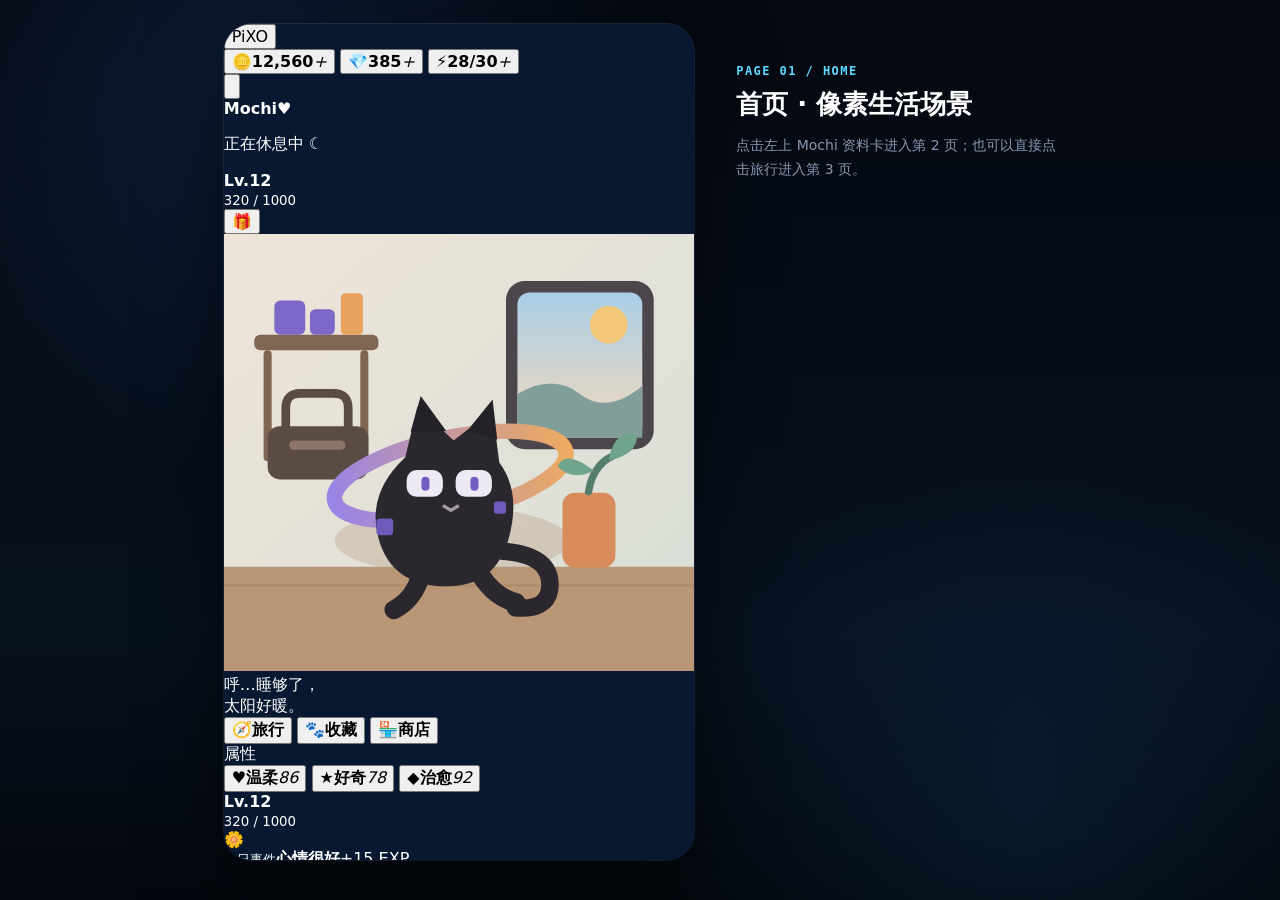
==== commit d950c56d: "refactor pages 01-04 to component HTML" ====
--- a/index.html
+++ b/index.html
@@ -9,92 +9,219 @@
 </head>
 <body>
   <main class="page-shell">
+
     <!-- PAGE 01 / HOME -->
     <section class="page-view" data-page="home">
       <section class="pixo-screen home-screen" id="homeScreen" aria-label="PiXO 首页">
-        <img class="home-slice hero-slice" src="./assets/home/home-hero.webp" alt="PiXO 首页上半部分像素场景" draggable="false" />
-        <img class="home-slice lower-slice" src="./assets/home/home-lower.webp" alt="PiXO 首页属性、事件、Memory 与菜单" draggable="false" />
-        <button class="hotspot profile" data-route="detail" aria-label="查看 Mochi 详情"></button>
-        <button class="hotspot resource coin" data-action="coin" aria-label="金币"></button>
-        <button class="hotspot resource gem" data-action="gem" aria-label="钻石"></button>
-        <button class="hotspot resource energy" data-action="energy" aria-label="体力"></button>
-        <button class="hotspot side activity" data-action="activity" aria-label="活动"></button>
-        <button class="hotspot side travel-side" data-route="travel" aria-label="旅行"></button>
-        <button class="hotspot side collection-side" data-route="collection" aria-label="收藏"></button>
-        <button class="hotspot side shop-side" data-route="shop" aria-label="商店"></button>
-        <button class="hotspot event-mail" data-action="event" aria-label="查看今日事件"></button>
-        <button class="hotspot memory-card" data-route="memory" aria-label="查看海边记忆"></button>
-        <button class="hotspot nav diary" data-route="diary" aria-label="日志"></button>
-        <button class="hotspot nav travel" data-route="travel" aria-label="旅行"></button>
-        <button class="hotspot nav collection" data-route="collection" aria-label="收藏"></button>
-        <button class="hotspot nav mypixo" data-route="mypixo" aria-label="我的 PiXO"></button>
-        <button class="hotspot nav shop" data-route="shop" aria-label="商店"></button>
-        <div class="tap-wave"></div>
+        <header class="game-topbar">
+          <button class="pixo-logo" data-route="home" aria-label="PiXO 首页">PiXO</button>
+          <div class="resource-row">
+            <button class="resource-chip" data-action="coin"><span>🪙</span><b>12,560</b><i>+</i></button>
+            <button class="resource-chip" data-action="gem"><span>💎</span><b>385</b><i>+</i></button>
+            <button class="resource-chip" data-action="energy"><span>⚡</span><b>28/30</b><i>+</i></button>
+          </div>
+        </header>
+
+        <section class="home-profile-card pixel-panel">
+          <button class="avatar-button" data-route="detail" aria-label="查看 Mochi 详情">
+            <img src="./assets/pixo-portrait.svg" alt="Mochi" />
+          </button>
+          <div class="home-profile-copy">
+            <div class="name-row"><strong>Mochi</strong><span>♥</span></div>
+            <p>正在休息中 <span class="moon">☾</span></p>
+            <div class="level-row"><b>Lv.12</b><div class="mini-progress"><i style="width:32%"></i></div><small>320 / 1000</small></div>
+          </div>
+          <button class="tiny-square" data-action="activity" aria-label="活动">🎁</button>
+        </section>
+
+        <section class="home-scene pixel-panel scene-panel">
+          <img src="./assets/pixo-home.svg" alt="Mochi 在家休息" />
+          <div class="speech-bubble">呼…睡够了，<br />太阳好暖。</div>
+          <div class="scene-actions">
+            <button data-route="travel"><span>🧭</span><b>旅行</b></button>
+            <button data-route="collection"><span>🐾</span><b>收藏</b></button>
+            <button data-route="shop"><span>🏪</span><b>商店</b></button>
+          </div>
+        </section>
+
+        <section class="home-stats pixel-paper">
+          <div class="section-kicker">属性</div>
+          <div class="stat-grid">
+            <button class="stat-box" data-action="stat-heart"><span>♥</span><b>温柔</b><em>86</em></button>
+            <button class="stat-box" data-action="stat-star"><span>★</span><b>好奇</b><em>78</em></button>
+            <button class="stat-box" data-action="stat-drop"><span>◆</span><b>治愈</b><em>92</em></button>
+            <div class="stat-level"><b>Lv.12</b><div class="exp-track"><i style="width:32%"></i></div><small>320 / 1000</small></div>
+          </div>
+        </section>
+
+        <section class="today-card pixel-paper">
+          <div class="today-icon">🌼</div>
+          <div><small>今日事件</small><strong>心情很好</strong><span>+15 EXP</span></div>
+          <button data-action="event" aria-label="查看今日事件">💌<i>1</i></button>
+        </section>
+
+        <button class="memory-preview pixel-paper" onclick="location.href='./memory.html'" aria-label="查看 Memory">
+          <img src="./assets/postcard-moonbay.svg" alt="海边记忆" />
+          <div><small>海边记忆</small><strong>第一次看见大海</strong><p>Mochi 很享受海边的时光，带回了漂亮的贝壳。</p><span>🐚 蓝色贝壳 ×3</span></div>
+          <b>›</b>
+        </button>
+
+        <section class="home-menu" aria-label="首页功能入口">
+          <button data-action="diary"><span>📓</span><b>日志</b></button>
+          <button data-route="travel"><span>🗺️</span><b>旅行</b></button>
+          <button data-route="collection"><span>🧰</span><b>收藏</b></button>
+          <button data-route="detail"><img src="./assets/pixo-portrait.svg" alt="" /><b>我的 PiXO</b></button>
+          <button data-route="shop"><span>🏪</span><b>商店</b></button>
+        </section>
       </section>
     </section>
 
     <!-- PAGE 02 / PIXO DETAIL -->
     <section class="page-view" data-page="detail" hidden>
       <section class="pixo-screen detail-screen" id="detailScreen" aria-label="PiXO 详情">
-        <img class="detail-slice" src="./assets/detail/detail-header.webp" alt="PiXO 详情页顶部" draggable="false" />
-        <img class="detail-slice" src="./assets/detail/detail-hero.webp" alt="Mochi 主视觉与等级" draggable="false" />
-        <img class="detail-slice" src="./assets/detail/detail-traits.webp" alt="Form Face Trait Halo" draggable="false" />
-        <img class="detail-slice" src="./assets/detail/detail-items.webp" alt="携带物品" draggable="false" />
-        <img class="detail-slice" src="./assets/detail/detail-cta.webp" alt="出发按钮" draggable="false" />
-        <button class="detail-hit detail-back" data-route="home" aria-label="返回首页"></button>
-        <button class="detail-hit detail-edit" data-action="edit-pixo" aria-label="编辑 PiXO"></button>
-        <button class="detail-hit detail-tab tab-form selected" data-detail-tab="Form" aria-label="Form"></button>
-        <button class="detail-hit detail-tab tab-face" data-detail-tab="Face" aria-label="Face"></button>
-        <button class="detail-hit detail-tab tab-trait" data-detail-tab="Trait" aria-label="Trait"></button>
-        <button class="detail-hit detail-tab tab-halo" data-detail-tab="Halo" aria-label="Halo"></button>
-        <button class="detail-hit item-slot item-1 selected" data-item="能量饮料" aria-label="能量饮料"></button>
-        <button class="detail-hit item-slot item-2 selected" data-item="探险锤" aria-label="探险锤"></button>
-        <button class="detail-hit item-slot item-3 selected" data-item="旅行票" aria-label="旅行票"></button>
-        <button class="detail-hit detail-start" data-route="travel" aria-label="装备 Mochi 出发"></button>
-        <div class="tap-wave"></div>
+        <header class="page-topbar">
+          <button class="back-btn" data-route="home" aria-label="返回首页">‹</button>
+          <h1>PiXO 详情</h1>
+          <button class="icon-btn" data-action="edit-pixo" aria-label="编辑">✎</button>
+        </header>
+
+        <section class="detail-profile pixel-paper light">
+          <div class="detail-name-row">
+            <img src="./assets/pixo-portrait.svg" alt="Mochi" />
+            <div><div><strong>Mochi</strong><small>#00001287</small></div><div class="trait-chips"><span>🟠 温柔</span><span>🔵 好奇</span><span>💧 治愈</span></div></div>
+          </div>
+          <div class="detail-level"><b>Lv.12</b><div class="exp-track"><i style="width:32%"></i></div><span>320 / 1000</span></div>
+        </section>
+
+        <section class="detail-hero pixel-paper light">
+          <img src="./assets/pixo-portrait.svg" alt="Mochi 像素立绘" />
+        </section>
+
+        <nav class="detail-tabs">
+          <button class="selected" data-detail-tab="Form">Form</button>
+          <button data-detail-tab="Face">Face</button>
+          <button data-detail-tab="Trait">Trait</button>
+          <button data-detail-tab="Halo">Halo</button>
+        </nav>
+
+        <section class="detail-panel pixel-paper light" id="detailPanel">
+          <div class="detail-property-grid">
+            <button data-action="detail-form"><span class="round-art">🐱</span><small>Form</small><b>猫系</b></button>
+            <button data-action="detail-face"><span class="round-art">😺</span><small>Face</small><b>好奇</b></button>
+            <button data-action="detail-trait"><span class="round-art">🧭</span><small>Trait</small><b>路痴</b></button>
+            <button data-action="detail-halo"><img src="./assets/halo-swift.svg" alt="探索环" /><small>Halo</small><b>探索环</b></button>
+          </div>
+          <p class="detail-description" id="detailDescription">猫系 Form 决定 Mochi 的基础外形与部分动作表现。</p>
+        </section>
+
+        <section class="carry-card pixel-paper light">
+          <div class="section-title-row"><div><small>TRAVEL KIT</small><h3>旅行携带物品</h3></div><span id="detailItemCount">3 / 3</span></div>
+          <div class="carry-grid">
+            <button class="carry-item selected" data-item="能量饮料"><span>🧃</span><b>能量饮料</b><small>体力恢复 +20%</small></button>
+            <button class="carry-item selected" data-item="探险锤"><span>🔨</span><b>探险锤</b><small>提升寻宝机会</small></button>
+            <button class="carry-item selected" data-item="旅行票"><span>🎟️</span><b>旅行票</b><small>提高远行概率</small></button>
+          </div>
+        </section>
+
+        <button class="primary-pixel-btn page-cta" data-route="travel">装备 Mochi 出发 🚀</button>
       </section>
     </section>
 
     <!-- PAGE 03 / PREPARE TRAVEL -->
     <section class="page-view" data-page="travel" hidden>
       <section class="pixo-screen travel-screen" id="travelScreen" aria-label="准备旅行">
-        <img class="travel-prep-art" src="./assets/travel/prepare-page.webp" alt="PiXO 准备旅行页面" draggable="false" />
-        <button class="travel-hit travel-back" data-route="detail" aria-label="返回 PiXO 详情"></button>
-        <button class="travel-hit travel-help" data-action="travel-help" aria-label="旅行说明"></button>
-        <button class="travel-hit destination-hit" data-action="destination" aria-label="查看海边小镇"></button>
-        <button class="travel-duration duration-short" data-duration="short">短途</button>
-        <button class="travel-duration duration-normal selected" data-duration="normal">✦ 普通</button>
-        <button class="travel-duration duration-long" data-duration="long">长途</button>
-        <div class="travel-count" id="travelItemCount">携带物品（3/5）</div>
-        <button class="travel-item selected item-drink" data-travel-item="能量饮料" aria-label="能量饮料"></button>
-        <button class="travel-item selected item-tool" data-travel-item="寻宝工具" aria-label="寻宝工具"></button>
-        <button class="travel-item selected item-ticket" data-travel-item="旅行票" aria-label="旅行票"></button>
-        <button class="travel-item empty item-empty-1" data-action="empty-slot" aria-label="空物品槽"></button>
-        <button class="travel-item empty item-empty-2" data-action="empty-slot" aria-label="空物品槽"></button>
-        <button class="travel-start" id="travelStartBtn" aria-label="让 Mochi 出发"></button>
+        <header class="page-topbar">
+          <button class="back-btn" data-route="detail" aria-label="返回详情">‹</button>
+          <h1>准备旅行</h1>
+          <button class="icon-btn" data-action="travel-help" aria-label="旅行说明">?</button>
+        </header>
+
+        <section class="destination-card pixel-paper light" data-action="destination">
+          <img src="./assets/postcard-moonbay.svg" alt="海边小镇" />
+          <div><small>POSSIBLE DESTINATION</small><h2>海边小镇</h2><p>阳光、沙滩、海风，还有一座总亮着灯的灯塔。</p><div class="tag-row"><span>海边</span><span>市集</span><span>灯塔</span></div></div>
+          <b>›</b>
+        </section>
+
+        <section class="travel-block pixel-paper light">
+          <div class="section-title-row"><div><small>TRAVEL STYLE</small><h3>旅行倾向</h3></div><span id="durationHint">2～8 小时</span></div>
+          <div class="segmented-control">
+            <button data-duration="short">短途<small>30m～2h</small></button>
+            <button class="selected" data-duration="normal">✦ 普通<small>2h～8h</small></button>
+            <button data-duration="long">长途<small>8h～24h</small></button>
+          </div>
+        </section>
+
+        <section class="travel-block pixel-paper light">
+          <div class="section-title-row"><div><small>TRAVEL KIT</small><h3>携带物品</h3></div><span id="travelItemCount">3 / 5</span></div>
+          <div class="travel-kit-grid">
+            <button class="travel-kit-item selected" data-travel-item="能量饮料"><span>🧃</span><b>能量饮料</b><small>恢复体力</small></button>
+            <button class="travel-kit-item selected" data-travel-item="寻宝工具"><span>🔨</span><b>寻宝工具</b><small>额外寻宝</small></button>
+            <button class="travel-kit-item selected" data-travel-item="旅行票"><span>🎟️</span><b>旅行票</b><small>提高远行</small></button>
+            <button class="travel-kit-item empty" data-action="empty-slot"><span>＋</span><b>空槽位</b><small>可继续添加</small></button>
+            <button class="travel-kit-item empty" data-action="empty-slot"><span>＋</span><b>空槽位</b><small>可继续添加</small></button>
+          </div>
+        </section>
+
+        <section class="halo-summary pixel-paper light">
+          <div class="halo-orbit"><img src="./assets/halo-swift.svg" alt="探索环" /></div>
+          <div><small>CURRENT HALO</small><strong>探索环</strong><p>减少重复地点，提高发现新地点和特殊路线的概率。</p></div>
+          <span>Lv.2</span>
+        </section>
+
+        <section class="travel-estimate pixel-panel">
+          <div><span>预计时长</span><b id="estimateTime">约 3小时28分</b></div>
+          <div><span>事件倾向</span><b id="estimateEvent">均衡 · 探索</b></div>
+          <div><span>携带数量</span><b id="estimateItems">3 件</b></div>
+        </section>
+
+        <button class="primary-pixel-btn page-cta" id="travelStartBtn">让 Mochi 出发 🚀</button>
         <div class="travel-draft" id="travelDraft">海边小镇 · 普通 · 3 件物品</div>
-        <div class="tap-wave"></div>
       </section>
     </section>
 
     <!-- PAGE 04 / TRAVELING -->
     <section class="page-view" data-page="traveling" hidden>
       <section class="pixo-screen traveling-screen" id="travelingScreen" aria-label="旅行中">
-        <img class="traveling-art" src="./assets/traveling/traveling-page.webp" alt="PiXO 旅行中页面" draggable="false" />
-        <button class="traveling-hit traveling-back" data-route="travel" aria-label="返回准备旅行"></button>
-        <button class="traveling-hit traveling-camera" data-action="traveling-camera" aria-label="旅行快照"></button>
-        <div class="traveling-time" id="travelingRemaining">3小时28分</div>
-        <div class="traveling-log" id="travelingLog"></div>
-        <div class="traveling-summary" id="travelingSummary">普通 · 探索环 · 3件物品</div>
-        <button class="traveling-fast" id="travelingFastBtn">Demo · 快速推进 1 小时</button>
-        <div class="tap-wave"></div>
+        <header class="page-topbar dark-topbar">
+          <button class="back-btn" data-route="travel" aria-label="返回准备旅行">‹</button>
+          <h1>旅行中</h1>
+          <button class="icon-btn" data-action="traveling-camera" aria-label="旅行快照">📷</button>
+        </header>
+
+        <section class="travel-map-card pixel-paper light">
+          <div class="map-status"><img src="./assets/pixo-portrait.svg" alt="Mochi" /><div><small>MOCHI SIGNAL</small><b>正在旅行…</b></div></div>
+          <img class="travel-map-image" src="./assets/traveling/traveling-map.webp" alt="海边旅行路线" />
+          <div class="route-line"></div>
+          <span class="map-pin pin-a">●</span>
+          <span class="map-pin pin-b">●</span>
+          <div class="time-bubble"><small>预计剩余</small><strong id="travelingRemaining">3小时28分</strong></div>
+        </section>
+
+        <section class="traveling-info pixel-paper light">
+          <div><small>目的地</small><b id="travelingDestination">海边小镇</b></div>
+          <div><small>旅行类型</small><b id="travelingType">普通</b></div>
+          <div><small>Halo</small><b id="travelingHalo">探索环</b></div>
+        </section>
+
+        <section class="message-card pixel-paper light">
+          <div class="section-title-row"><div><small>LIVE LOG</small><h3>途中消息</h3></div><span>自动更新</span></div>
+          <div class="traveling-log" id="travelingLog"></div>
+        </section>
+
+        <section class="traveling-kit pixel-paper light">
+          <div class="section-title-row"><div><small>TRIP LOADOUT</small><h3>本次携带</h3></div><span id="travelingItemCount">3 件</span></div>
+          <div class="mini-kit" id="travelingKit"></div>
+          <div class="traveling-summary" id="travelingSummary">普通 · 探索环 · 3件物品</div>
+        </section>
+
+        <button class="primary-pixel-btn page-cta" id="travelingFastBtn">Demo · 快速推进 1 小时</button>
       </section>
     </section>
 
     <aside class="build-note" id="buildNote">
       <span id="buildPage">PAGE 01 / HOME</span>
-      <strong id="buildTitle">首页 · 像素生活场景</strong>
-      <p id="buildText">点击左上 Mochi 资料卡进入第 2 页；也可以直接点击旅行进入第 3 页。</p>
+      <strong id="buildTitle">首页 · HTML 组件化</strong>
+      <p id="buildText">第 1～4 页已经从整页截图改成真实 DOM：图片只承担场景、角色、地图等内容，按钮、文字、卡片和状态都由 HTML/CSS/JS 构成。</p>
     </aside>
   </main>
 
@@ -102,13 +229,14 @@
     <div class="preview-panel">
       <button class="preview-close" id="previewClose">×</button>
       <small>NEXT PAGE</small>
-      <h2 id="previewTitle">旅行回来</h2>
-      <p id="previewText">下一页继续按照“大图 → 小图 → 代码 → 交互”的顺序实现。</p>
+      <h2 id="previewTitle">下一页</h2>
+      <p id="previewText">该页面还未实现。</p>
       <button class="preview-primary" id="previewBack">返回当前页面</button>
     </div>
   </div>
 
   <div class="toast" id="toast"></div>
   <script src="./app.js"></script>
+  <script src="./return-bridge.js"></script>
 </body>
 </html>
--- a/styles.css
+++ b/styles.css
@@ -1,11 +1,14 @@
-:root{--screen-w:470.5px;--detail-w:423px;--travel-w:465px;--ink:#07101f;--navy:#071830;--navy2:#0b2448;--blue:#0d63d8;--cream:#f6d7a8;--cream2:#ffe8bf;--glow:#5dd8ff}
-*{box-sizing:border-box}html,body{margin:0;min-height:100%;background:#050b14;color:#fff;font-family:"Microsoft YaHei","PingFang SC",system-ui,-apple-system,sans-serif}body{min-height:100vh;background:radial-gradient(circle at 20% 10%,rgba(40,92,170,.22),transparent 30%),radial-gradient(circle at 80% 90%,rgba(25,93,145,.18),transparent 28%),linear-gradient(180deg,#040810,#07111e 70%,#03070d)}button{font:inherit}.page-shell{min-height:100vh;display:flex;align-items:flex-start;justify-content:center;gap:42px;padding:24px}.page-view[hidden]{display:none}.pixo-screen{position:relative;overflow:hidden;border-radius:28px;background:#071830;box-shadow:0 30px 80px rgba(0,0,0,.55),0 0 0 1px rgba(120,175,255,.18);touch-action:manipulation}.home-screen{width:min(100vw - 20px,var(--screen-w));aspect-ratio:941/1672}.home-slice{display:block;width:100%;user-select:none;pointer-events:none}.hero-slice{height:49.64%;object-fit:fill}.lower-slice{height:50.96%;object-fit:fill;margin-top:-.6%}.hotspot,.detail-hit,.travel-hit,.travel-item,.travel-start{position:absolute;border:0;background:transparent;padding:0;cursor:pointer;outline:none;transition:filter .15s ease,transform .12s ease,box-shadow .15s ease}.hotspot{border-radius:16px}.hotspot:hover,.detail-hit:hover,.travel-hit:hover,.travel-item:hover,.travel-start:hover{box-shadow:0 0 0 2px rgba(93,216,255,.75),0 0 24px rgba(93,216,255,.34);background:rgba(93,216,255,.05)}.hotspot:active,.detail-hit:active,.travel-hit:active,.travel-item:active,.travel-start:active{transform:scale(.96);filter:brightness(1.18)}.hotspot:focus-visible,.detail-hit:focus-visible,.travel-hit:focus-visible,.travel-item:focus-visible,.travel-start:focus-visible{box-shadow:0 0 0 3px #fff,0 0 0 6px #2aa8ff}.profile{left:4.6%;top:10.4%;width:34.1%;height:8.4%}.resource.coin{left:38.5%;top:3.4%;width:18.3%;height:4.3%}.resource.gem{left:57.8%;top:3.4%;width:16.2%;height:4.3%}.resource.energy{left:75.2%;top:3.4%;width:19.4%;height:4.3%}.side{left:84.5%;width:12.8%;height:7.4%;border-radius:20px}.activity{top:9.5%}.travel-side{top:17.1%}.collection-side{top:24.7%}.shop-side{top:32.3%}.event-mail{left:73.5%;top:64.2%;width:17%;height:8.5%}.memory-card{left:4.1%;top:74.7%;width:91.9%;height:12.9%}.nav{top:88.7%;height:10.6%;border-radius:16px}.nav.diary{left:2.5%;width:17.8%}.nav.travel{left:20.7%;width:18.6%}.nav.collection{left:39.8%;width:18.4%}.nav.mypixo{left:59%;width:18.8%}.nav.shop{left:78.2%;width:19.4%}
+:root{--screen-w:470.5px;--detail-w:423px;--travel-w:465px;--traveling-w:465px;--ink:#07101f;--navy:#071830;--navy2:#0b2448;--blue:#0d63d8;--cream:#f6d7a8;--cream2:#ffe8bf;--glow:#5dd8ff}
+*{box-sizing:border-box}html,body{margin:0;min-height:100%;background:#050b14;color:#fff;font-family:"Microsoft YaHei","PingFang SC",system-ui,-apple-system,sans-serif}body{min-height:100vh;background:radial-gradient(circle at 20% 10%,rgba(40,92,170,.22),transparent 30%),radial-gradient(circle at 80% 90%,rgba(25,93,145,.18),transparent 28%),linear-gradient(180deg,#040810,#07111e 70%,#03070d)}button{font:inherit}.page-shell{min-height:100vh;display:flex;align-items:flex-start;justify-content:center;gap:42px;padding:24px}.page-view[hidden]{display:none}.pixo-screen{position:relative;overflow:hidden;border-radius:28px;background:#071830;box-shadow:0 30px 80px rgba(0,0,0,.55),0 0 0 1px rgba(120,175,255,.18);touch-action:manipulation}.home-screen{width:min(100vw - 20px,var(--screen-w));aspect-ratio:941/1672}.home-slice{display:block;width:100%;user-select:none;pointer-events:none}.hero-slice{height:49.64%;object-fit:fill}.lower-slice{height:50.96%;object-fit:fill;margin-top:-.6%}.hotspot,.detail-hit,.travel-hit,.travel-item,.travel-start,.traveling-hit{position:absolute;border:0;background:transparent;padding:0;cursor:pointer;outline:none;transition:filter .15s ease,transform .12s ease,box-shadow .15s ease}.hotspot{border-radius:16px}.hotspot:hover,.detail-hit:hover,.travel-hit:hover,.travel-item:hover,.travel-start:hover,.traveling-hit:hover{box-shadow:0 0 0 2px rgba(93,216,255,.75),0 0 24px rgba(93,216,255,.34);background:rgba(93,216,255,.05)}.hotspot:active,.detail-hit:active,.travel-hit:active,.travel-item:active,.travel-start:active,.traveling-hit:active{transform:scale(.96);filter:brightness(1.18)}.hotspot:focus-visible,.detail-hit:focus-visible,.travel-hit:focus-visible,.travel-item:focus-visible,.travel-start:focus-visible,.traveling-hit:focus-visible{box-shadow:0 0 0 3px #fff,0 0 0 6px #2aa8ff}.profile{left:4.6%;top:10.4%;width:34.1%;height:8.4%}.resource.coin{left:38.5%;top:3.4%;width:18.3%;height:4.3%}.resource.gem{left:57.8%;top:3.4%;width:16.2%;height:4.3%}.resource.energy{left:75.2%;top:3.4%;width:19.4%;height:4.3%}.side{left:84.5%;width:12.8%;height:7.4%;border-radius:20px}.activity{top:9.5%}.travel-side{top:17.1%}.collection-side{top:24.7%}.shop-side{top:32.3%}.event-mail{left:73.5%;top:64.2%;width:17%;height:8.5%}.memory-card{left:4.1%;top:74.7%;width:91.9%;height:12.9%}.nav{top:88.7%;height:10.6%;border-radius:16px}.nav.diary{left:2.5%;width:17.8%}.nav.travel{left:20.7%;width:18.6%}.nav.collection{left:39.8%;width:18.4%}.nav.mypixo{left:59%;width:18.8%}.nav.shop{left:78.2%;width:19.4%}
 
-/* PAGE 02 - PiXO detail, 235×565 source grid */
-.detail-screen{width:min(100vw - 20px,var(--detail-w));aspect-ratio:235/565;background:#f7d6a4;border-radius:24px}.detail-slice{display:block;width:100%;height:auto;user-select:none;pointer-events:none;image-rendering:pixelated}.detail-hit{border-radius:10px}.detail-back{left:2.5%;top:1.4%;width:14%;height:5.8%}.detail-edit{right:2.5%;top:1.4%;width:14%;height:5.8%}.detail-tab{top:50.8%;height:5.3%;width:22%}.tab-form{left:4%}.tab-face{left:27%}.tab-trait{left:50%}.tab-halo{left:73%}.detail-tab.selected{box-shadow:inset 0 -4px 0 #1c73e8,0 0 0 2px rgba(93,216,255,.6);background:rgba(58,148,255,.08)}.item-slot{top:72.3%;height:12.2%;width:28%;border-radius:14px}.item-1{left:5%}.item-2{left:36%}.item-3{left:67%}.item-slot.selected:after{content:"✓";position:absolute;right:5px;top:4px;display:grid;place-items:center;width:22px;height:22px;border-radius:50%;background:#24a56a;color:#fff;font-weight:900;font-size:13px;box-shadow:0 2px 0 #0e5e3a}.detail-start{left:8%;top:87.2%;width:84%;height:8.5%;border-radius:18px}.detail-start:hover{box-shadow:0 0 0 3px rgba(93,216,255,.9),0 0 30px rgba(38,139,255,.35)}
+/* PAGE 02 - PiXO detail */
+.detail-screen{width:min(100vw - 20px,var(--detail-w));aspect-ratio:235/565;background:#f7d6a4;border-radius:24px}.detail-slice{display:block;width:100%;height:auto;user-select:none;pointer-events:none;image-rendering:pixelated}.detail-hit{border-radius:10px}.detail-back{left:2.5%;top:1.4%;width:14%;height:5.8%}.detail-edit{right:2.5%;top:1.4%;width:14%;height:5.8%}.detail-tab{top:50.8%;height:5.3%;width:22%}.tab-form{left:4%}.tab-face{left:27%}.tab-trait{left:50%}.tab-halo{left:73%}.detail-tab.selected{box-shadow:inset 0 -4px 0 #1c73e8,0 0 0 2px rgba(93,216,255,.6);background:rgba(58,148,255,.08)}.item-slot{top:72.3%;height:12.2%;width:28%;border-radius:14px}.item-1{left:5%}.item-2{left:36%}.item-3{left:67%}.item-slot.selected:after{content:"✓";position:absolute;right:5px;top:4px;display:grid;place-items:center;width:22px;height:22px;border-radius:50%;background:#24a56a;color:#fff;font-weight:900;font-size:13px;box-shadow:0 2px 0 #0e5e3a}.detail-start{left:8%;top:87.2%;width:84%;height:8.5%;border-radius:18px}
 
-/* PAGE 03 - Prepare travel, 465×790 generated master */
-.travel-screen{width:min(100vw - 20px,var(--travel-w));aspect-ratio:465/790;background:#071b39;border-radius:26px}.travel-prep-art{display:block;width:100%;height:100%;object-fit:fill;user-select:none;pointer-events:none;image-rendering:auto}.travel-hit,.travel-item,.travel-start{border-radius:12px}.travel-back{left:2.6%;top:2.1%;width:11.5%;height:7.3%}.travel-help{left:87%;top:2%;width:10%;height:7.5%}.destination-hit{left:5.3%;top:10.7%;width:89.5%;height:18.4%}.travel-duration{position:absolute;top:34.3%;height:5.6%;border:1px solid #b99979;border-radius:9px;background:#ead2b2;color:#22180f;font-weight:800;font-size:15px;cursor:pointer;box-shadow:inset 0 -2px 0 rgba(95,66,40,.18);transition:.15s}.travel-duration:hover{filter:brightness(1.05)}.travel-duration.selected{background:linear-gradient(180deg,#3f8af2,#1d57cc);color:#fff;border-color:#8bd4ff;box-shadow:0 0 0 2px #0b438d,0 0 18px rgba(51,138,255,.35),inset 0 2px 0 rgba(255,255,255,.25)}.duration-short{left:9.3%;width:24.9%}.duration-normal{left:36.6%;width:26.5%}.duration-long{left:65.5%;width:24.8%}.travel-count{position:absolute;left:6.6%;top:41.9%;z-index:3;padding:2px 7px;background:#f4d6ad;color:#2b1b10;font-weight:900;font-size:17px;border-radius:5px;pointer-events:none}.travel-item{top:46.1%;height:13.1%;width:17.4%;border-radius:12px}.item-drink{left:7.1%}.item-tool{left:25.7%}.item-ticket{left:44.6%}.item-empty-1{left:63.4%}.item-empty-2{left:81.1%;width:12.5%}.travel-item.selected{box-shadow:0 0 0 3px rgba(30,111,217,.82),0 0 18px rgba(31,119,229,.28)}.travel-item:not(.selected):not(.empty):after{content:"";position:absolute;inset:1px;border-radius:10px;background:rgba(244,216,177,.68)}.travel-item.selected:after{content:"✓";position:absolute;right:3px;top:3px;width:20px;height:20px;display:grid;place-items:center;background:#238e58;color:#fff;font-size:12px;font-weight:900;border-radius:50%;box-shadow:0 2px 0 #145c3b}.travel-item.empty:hover{background:rgba(255,255,255,.08)}.travel-start{left:10.3%;top:88.5%;width:79.4%;height:7.4%;border-radius:16px}.travel-start:hover{box-shadow:0 0 0 3px rgba(110,218,255,.9),0 0 32px rgba(30,105,255,.45)}.travel-draft{position:absolute;left:50%;bottom:1.1%;transform:translateX(-50%);max-width:82%;padding:5px 10px;border-radius:9px;background:rgba(5,27,57,.78);border:1px solid rgba(120,198,255,.28);color:#d9edff;font-size:11px;line-height:1;white-space:nowrap;opacity:0;pointer-events:none;transition:.2s}.travel-draft.show{opacity:1;bottom:1.6%}
+/* PAGE 03 - Prepare travel */
+.travel-screen{width:min(100vw - 20px,var(--travel-w));aspect-ratio:465/790;background:#071b39;border-radius:26px}.travel-prep-art{display:block;width:100%;height:100%;object-fit:fill;user-select:none;pointer-events:none}.travel-hit,.travel-item,.travel-start{border-radius:12px}.travel-back{left:2.6%;top:2.1%;width:11.5%;height:7.3%}.travel-help{left:87%;top:2%;width:10%;height:7.5%}.destination-hit{left:5.3%;top:10.7%;width:89.5%;height:18.4%}.travel-duration{position:absolute;top:34.3%;height:5.6%;border:1px solid #b99979;border-radius:9px;background:#ead2b2;color:#22180f;font-weight:800;font-size:15px;cursor:pointer;box-shadow:inset 0 -2px 0 rgba(95,66,40,.18);transition:.15s}.travel-duration.selected{background:linear-gradient(180deg,#3f8af2,#1d57cc);color:#fff;border-color:#8bd4ff;box-shadow:0 0 0 2px #0b438d,0 0 18px rgba(51,138,255,.35),inset 0 2px 0 rgba(255,255,255,.25)}.duration-short{left:9.3%;width:24.9%}.duration-normal{left:36.6%;width:26.5%}.duration-long{left:65.5%;width:24.8%}.travel-count{position:absolute;left:6.6%;top:41.9%;z-index:3;padding:2px 7px;background:#f4d6ad;color:#2b1b10;font-weight:900;font-size:17px;border-radius:5px;pointer-events:none}.travel-item{top:46.1%;height:13.1%;width:17.4%;border-radius:12px}.item-drink{left:7.1%}.item-tool{left:25.7%}.item-ticket{left:44.6%}.item-empty-1{left:63.4%}.item-empty-2{left:81.1%;width:12.5%}.travel-item.selected{box-shadow:0 0 0 3px rgba(30,111,217,.82),0 0 18px rgba(31,119,229,.28)}.travel-item:not(.selected):not(.empty):after{content:"";position:absolute;inset:1px;border-radius:10px;background:rgba(244,216,177,.68)}.travel-item.selected:after{content:"✓";position:absolute;right:3px;top:3px;width:20px;height:20px;display:grid;place-items:center;background:#238e58;color:#fff;font-size:12px;font-weight:900;border-radius:50%;box-shadow:0 2px 0 #145c3b}.travel-start{left:10.3%;top:88.5%;width:79.4%;height:7.4%;border-radius:16px}.travel-draft{position:absolute;left:50%;bottom:1.1%;transform:translateX(-50%);max-width:82%;padding:5px 10px;border-radius:9px;background:rgba(5,27,57,.78);border:1px solid rgba(120,198,255,.28);color:#d9edff;font-size:11px;line-height:1;white-space:nowrap;opacity:0;pointer-events:none;transition:.2s}.travel-draft.show{opacity:1;bottom:1.6%}
+
+/* PAGE 04 - Traveling */
+.traveling-screen{width:min(100vw - 20px,var(--traveling-w));aspect-ratio:465/790;background:#061b39;border-radius:26px}.traveling-art{display:block;width:100%;height:100%;object-fit:fill;user-select:none;pointer-events:none}.traveling-hit{border-radius:12px}.traveling-back{left:2.2%;top:1.1%;width:12%;height:7%}.traveling-camera{right:2.1%;top:1.1%;width:11%;height:7%}.traveling-time{position:absolute;left:69%;top:44.4%;width:22%;height:4%;display:grid;place-items:center;background:#ffe9c3;color:#2e1b10;font-weight:900;font-size:16px;border-radius:7px;pointer-events:none}.traveling-log{position:absolute;left:5.4%;top:59%;width:89.2%;height:20.8%;padding:0;background:#f4d5ad;border-radius:10px;overflow:hidden}.traveling-log-row{height:25%;display:grid;grid-template-columns:26px 45px 1fr;align-items:center;gap:7px;padding:0 10px;border-bottom:1px solid rgba(116,76,43,.12);color:#3a271a;font-size:12px;transition:.2s}.traveling-log-row:last-child{border-bottom:0}.traveling-log-row .dot{width:20px;height:20px;border-radius:50%;background:#4987dc;border:1px solid #fff;box-shadow:0 1px 0 rgba(0,0,0,.25)}.traveling-log-row:nth-child(2) .dot{background:#dc7b2a}.traveling-log-row:nth-child(3) .dot{background:#6f4cdb}.traveling-log-row.new{animation:message-pop .45s ease}@keyframes message-pop{0%{transform:translateX(18px);opacity:0}100%{transform:none;opacity:1}}.traveling-summary{position:absolute;left:6%;top:84.7%;max-width:54%;padding:5px 8px;background:#0b2d58;color:#fff;font-size:13px;font-weight:700;border-radius:7px;border:1px solid rgba(104,184,255,.35);pointer-events:none}.traveling-fast{position:absolute;left:10.3%;bottom:1.4%;width:79.4%;height:5.6%;border:1px solid #72c7ff;border-radius:14px;background:linear-gradient(180deg,#2a70eb,#1355c8);color:#fff;font-weight:900;font-size:16px;cursor:pointer;box-shadow:inset 0 2px 0 rgba(255,255,255,.18)}.traveling-fast:active{transform:translateY(1px)}.traveling-fast.done{background:linear-gradient(180deg,#f2a23e,#df7818);border-color:#ffd99b}
 
 .tap-wave{position:absolute;width:34px;height:34px;border:2px solid rgba(255,255,255,.92);border-radius:50%;pointer-events:none;opacity:0;transform:translate(-50%,-50%) scale(.4);box-shadow:0 0 18px rgba(93,216,255,.8)}.tap-wave.show{animation:tap-wave .45s ease-out}@keyframes tap-wave{0%{opacity:1;transform:translate(-50%,-50%) scale(.25)}100%{opacity:0;transform:translate(-50%,-50%) scale(1.8)}}.build-note{width:320px;position:sticky;top:32px;margin-top:40px;color:#afbdd0}.build-note span{display:block;font:700 12px/1.2 ui-monospace,SFMono-Regular,Menlo,monospace;color:#5dd8ff;letter-spacing:.12em;margin-bottom:10px}.build-note strong{display:block;color:#fff;font-size:26px;line-height:1.25;margin-bottom:12px}.build-note p{margin:0;line-height:1.75;font-size:14px;color:#8797ad}.route-preview{position:fixed;inset:0;display:grid;place-items:center;background:rgba(2,8,18,.72);backdrop-filter:blur(10px);opacity:0;pointer-events:none;transition:.2s;z-index:20;padding:20px}.route-preview.open{opacity:1;pointer-events:auto}.preview-panel{position:relative;width:min(420px,100%);background:linear-gradient(180deg,#10264a,#07162d);border:1px solid rgba(111,175,255,.35);box-shadow:0 30px 80px rgba(0,0,0,.55);border-radius:24px;padding:34px;color:#fff}.preview-panel small{color:#5dd8ff;letter-spacing:.15em;font-weight:800}.preview-panel h2{font-size:30px;margin:10px 0 12px}.preview-panel p{color:#aebcd0;line-height:1.7;margin:0 0 26px}.preview-close{position:absolute;right:16px;top:14px;width:36px;height:36px;border:0;border-radius:12px;background:#173765;color:#fff;font-size:24px;cursor:pointer}.preview-primary{width:100%;height:48px;border:1px solid rgba(93,216,255,.55);border-radius:14px;background:#0d63d8;color:#fff;font-weight:800;cursor:pointer}.toast{position:fixed;left:50%;bottom:28px;transform:translate(-50%,20px);background:rgba(8,18,34,.94);border:1px solid rgba(93,216,255,.35);color:#fff;padding:11px 16px;border-radius:12px;opacity:0;pointer-events:none;transition:.2s;z-index:30;box-shadow:0 12px 36px rgba(0,0,0,.35);white-space:nowrap;max-width:calc(100vw - 24px);overflow:hidden;text-overflow:ellipsis}.toast.show{opacity:1;transform:translate(-50%,0)}
-@media(max-width:900px){.page-shell{padding:10px 0 24px;display:block}.pixo-screen{margin:0 auto;border-radius:22px}.build-note{display:none}}@media(max-width:420px){.pixo-screen{width:100vw;border-radius:0;box-shadow:none}.page-shell{padding:0}.detail-screen{width:min(100vw,423px)}.travel-screen{width:100vw}}
+@media(max-width:900px){.page-shell{padding:10px 0 24px;display:block}.pixo-screen{margin:0 auto;border-radius:22px}.build-note{display:none}}@media(max-width:420px){.pixo-screen{width:100vw;border-radius:0;box-shadow:none}.page-shell{padding:0}.detail-screen{width:min(100vw,423px)}.travel-screen,.traveling-screen{width:100vw}}
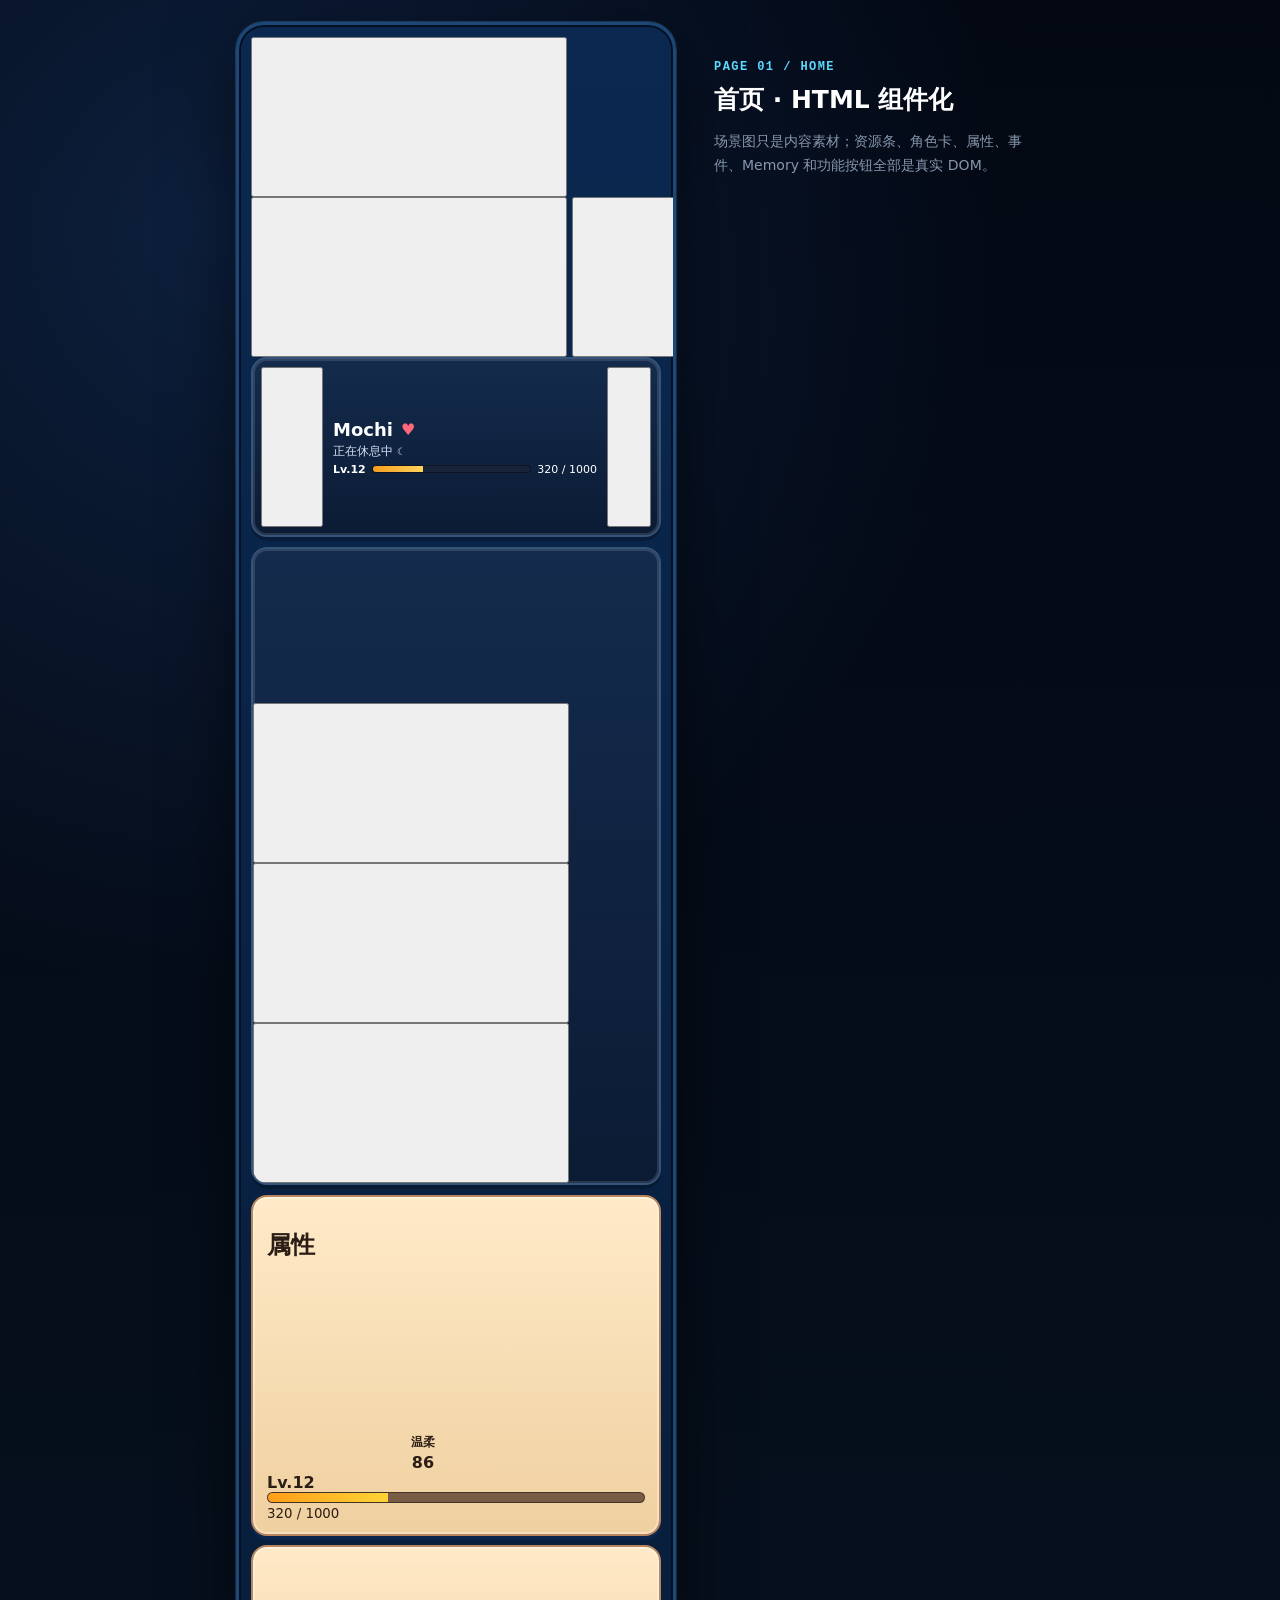
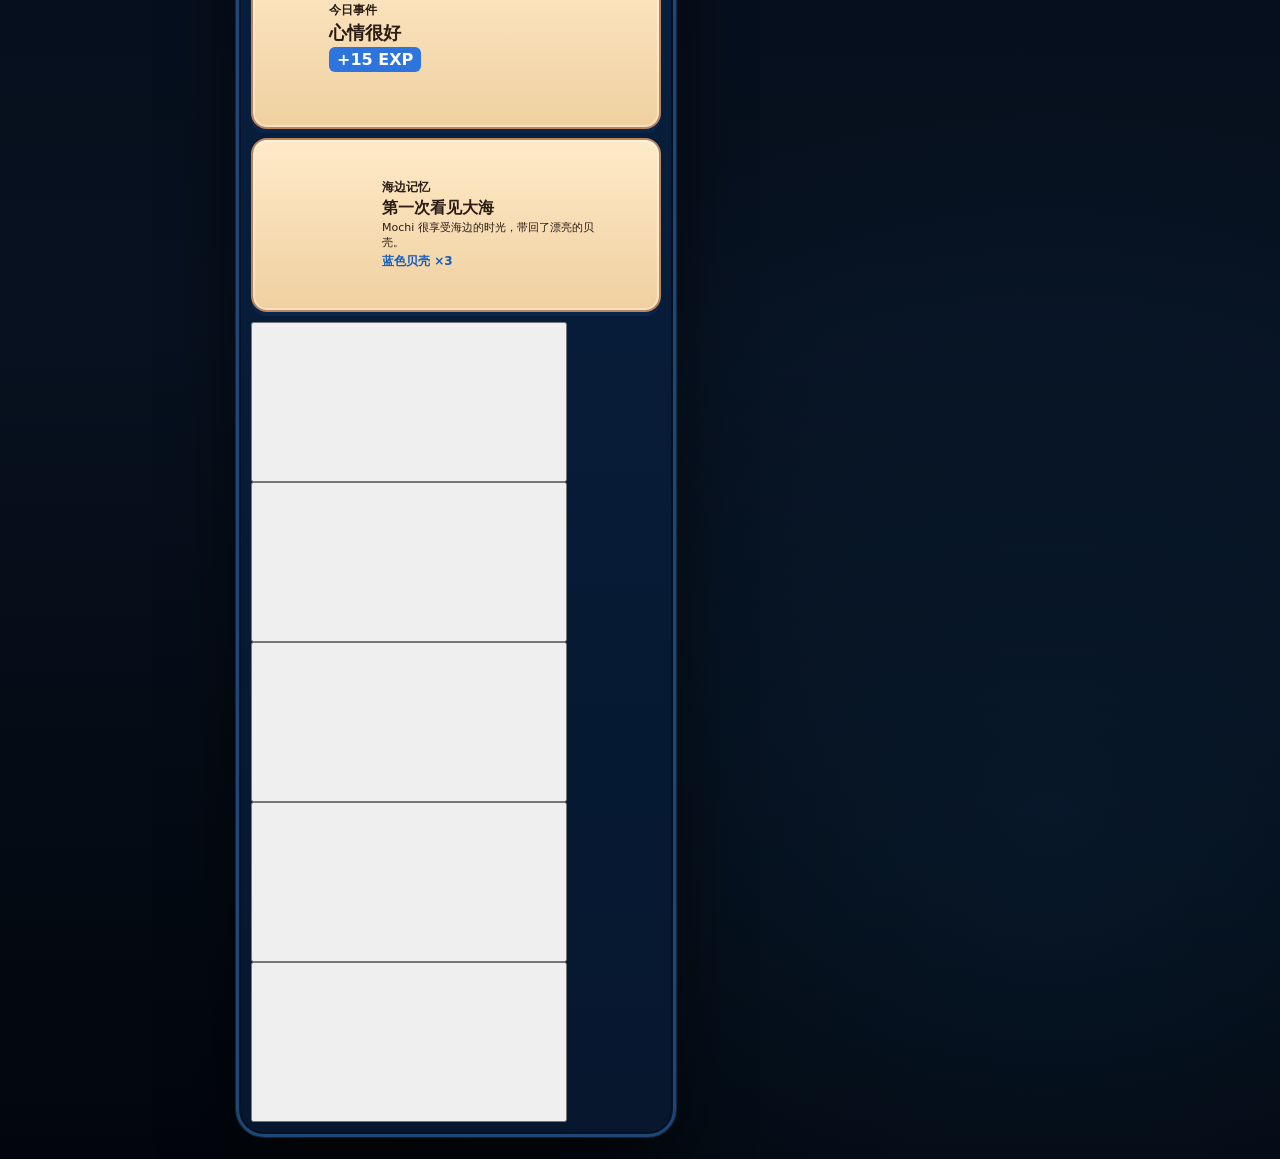
==== commit 68330972: "fix: rebuild pages 1-4 with generated image slices" ====
--- a/index.html
+++ b/index.html
@@ -8,235 +8,195 @@
   <link rel="stylesheet" href="./styles.css" />
 </head>
 <body>
-  <main class="page-shell">
-
-    <!-- PAGE 01 / HOME -->
-    <section class="page-view" data-page="home">
-      <section class="pixo-screen home-screen" id="homeScreen" aria-label="PiXO 首页">
-        <header class="game-topbar">
-          <button class="pixo-logo" data-route="home" aria-label="PiXO 首页">PiXO</button>
-          <div class="resource-row">
-            <button class="resource-chip" data-action="coin"><span>🪙</span><b>12,560</b><i>+</i></button>
-            <button class="resource-chip" data-action="gem"><span>💎</span><b>385</b><i>+</i></button>
-            <button class="resource-chip" data-action="energy"><span>⚡</span><b>28/30</b><i>+</i></button>
-          </div>
-        </header>
-
-        <section class="home-profile-card pixel-panel">
-          <button class="avatar-button" data-route="detail" aria-label="查看 Mochi 详情">
-            <img src="./assets/pixo-portrait.svg" alt="Mochi" />
-          </button>
-          <div class="home-profile-copy">
-            <div class="name-row"><strong>Mochi</strong><span>♥</span></div>
-            <p>正在休息中 <span class="moon">☾</span></p>
-            <div class="level-row"><b>Lv.12</b><div class="mini-progress"><i style="width:32%"></i></div><small>320 / 1000</small></div>
-          </div>
-          <button class="tiny-square" data-action="activity" aria-label="活动">🎁</button>
-        </section>
-
-        <section class="home-scene pixel-panel scene-panel">
-          <img src="./assets/pixo-home.svg" alt="Mochi 在家休息" />
-          <div class="speech-bubble">呼…睡够了，<br />太阳好暖。</div>
-          <div class="scene-actions">
-            <button data-route="travel"><span>🧭</span><b>旅行</b></button>
-            <button data-route="collection"><span>🐾</span><b>收藏</b></button>
-            <button data-route="shop"><span>🏪</span><b>商店</b></button>
-          </div>
-        </section>
-
-        <section class="home-stats pixel-paper">
-          <div class="section-kicker">属性</div>
-          <div class="stat-grid">
-            <button class="stat-box" data-action="stat-heart"><span>♥</span><b>温柔</b><em>86</em></button>
-            <button class="stat-box" data-action="stat-star"><span>★</span><b>好奇</b><em>78</em></button>
-            <button class="stat-box" data-action="stat-drop"><span>◆</span><b>治愈</b><em>92</em></button>
-            <div class="stat-level"><b>Lv.12</b><div class="exp-track"><i style="width:32%"></i></div><small>320 / 1000</small></div>
-          </div>
-        </section>
-
-        <section class="today-card pixel-paper">
-          <div class="today-icon">🌼</div>
-          <div><small>今日事件</small><strong>心情很好</strong><span>+15 EXP</span></div>
-          <button data-action="event" aria-label="查看今日事件">💌<i>1</i></button>
-        </section>
-
-        <button class="memory-preview pixel-paper" onclick="location.href='./memory.html'" aria-label="查看 Memory">
-          <img src="./assets/postcard-moonbay.svg" alt="海边记忆" />
-          <div><small>海边记忆</small><strong>第一次看见大海</strong><p>Mochi 很享受海边的时光，带回了漂亮的贝壳。</p><span>🐚 蓝色贝壳 ×3</span></div>
-          <b>›</b>
+<main class="page-shell">
+
+  <!-- PAGE 01 / HOME -->
+  <section class="page-view" data-page="home">
+    <section class="pixo-screen home-screen">
+      <header class="home-topbar">
+        <button class="image-button logo-button" data-route="home" aria-label="PiXO 首页">
+          <canvas class="slice-canvas" data-src="./assets/home/home-hero.webp" data-x="0.035" data-y="0.055" data-w="0.315" data-h="0.145"></canvas>
         </button>
-
-        <section class="home-menu" aria-label="首页功能入口">
-          <button data-action="diary"><span>📓</span><b>日志</b></button>
-          <button data-route="travel"><span>🗺️</span><b>旅行</b></button>
-          <button data-route="collection"><span>🧰</span><b>收藏</b></button>
-          <button data-route="detail"><img src="./assets/pixo-portrait.svg" alt="" /><b>我的 PiXO</b></button>
-          <button data-route="shop"><span>🏪</span><b>商店</b></button>
-        </section>
-      </section>
-    </section>
-
-    <!-- PAGE 02 / PIXO DETAIL -->
-    <section class="page-view" data-page="detail" hidden>
-      <section class="pixo-screen detail-screen" id="detailScreen" aria-label="PiXO 详情">
-        <header class="page-topbar">
-          <button class="back-btn" data-route="home" aria-label="返回首页">‹</button>
-          <h1>PiXO 详情</h1>
-          <button class="icon-btn" data-action="edit-pixo" aria-label="编辑">✎</button>
-        </header>
-
-        <section class="detail-profile pixel-paper light">
-          <div class="detail-name-row">
-            <img src="./assets/pixo-portrait.svg" alt="Mochi" />
-            <div><div><strong>Mochi</strong><small>#00001287</small></div><div class="trait-chips"><span>🟠 温柔</span><span>🔵 好奇</span><span>💧 治愈</span></div></div>
-          </div>
-          <div class="detail-level"><b>Lv.12</b><div class="exp-track"><i style="width:32%"></i></div><span>320 / 1000</span></div>
-        </section>
-
-        <section class="detail-hero pixel-paper light">
-          <img src="./assets/pixo-portrait.svg" alt="Mochi 像素立绘" />
-        </section>
-
-        <nav class="detail-tabs">
-          <button class="selected" data-detail-tab="Form">Form</button>
-          <button data-detail-tab="Face">Face</button>
-          <button data-detail-tab="Trait">Trait</button>
-          <button data-detail-tab="Halo">Halo</button>
-        </nav>
-
-        <section class="detail-panel pixel-paper light" id="detailPanel">
-          <div class="detail-property-grid">
-            <button data-action="detail-form"><span class="round-art">🐱</span><small>Form</small><b>猫系</b></button>
-            <button data-action="detail-face"><span class="round-art">😺</span><small>Face</small><b>好奇</b></button>
-            <button data-action="detail-trait"><span class="round-art">🧭</span><small>Trait</small><b>路痴</b></button>
-            <button data-action="detail-halo"><img src="./assets/halo-swift.svg" alt="探索环" /><small>Halo</small><b>探索环</b></button>
-          </div>
-          <p class="detail-description" id="detailDescription">猫系 Form 决定 Mochi 的基础外形与部分动作表现。</p>
-        </section>
-
-        <section class="carry-card pixel-paper light">
-          <div class="section-title-row"><div><small>TRAVEL KIT</small><h3>旅行携带物品</h3></div><span id="detailItemCount">3 / 3</span></div>
-          <div class="carry-grid">
-            <button class="carry-item selected" data-item="能量饮料"><span>🧃</span><b>能量饮料</b><small>体力恢复 +20%</small></button>
-            <button class="carry-item selected" data-item="探险锤"><span>🔨</span><b>探险锤</b><small>提升寻宝机会</small></button>
-            <button class="carry-item selected" data-item="旅行票"><span>🎟️</span><b>旅行票</b><small>提高远行概率</small></button>
-          </div>
-        </section>
-
-        <button class="primary-pixel-btn page-cta" data-route="travel">装备 Mochi 出发 🚀</button>
-      </section>
-    </section>
-
-    <!-- PAGE 03 / PREPARE TRAVEL -->
-    <section class="page-view" data-page="travel" hidden>
-      <section class="pixo-screen travel-screen" id="travelScreen" aria-label="准备旅行">
-        <header class="page-topbar">
-          <button class="back-btn" data-route="detail" aria-label="返回详情">‹</button>
-          <h1>准备旅行</h1>
-          <button class="icon-btn" data-action="travel-help" aria-label="旅行说明">?</button>
-        </header>
-
-        <section class="destination-card pixel-paper light" data-action="destination">
-          <img src="./assets/postcard-moonbay.svg" alt="海边小镇" />
-          <div><small>POSSIBLE DESTINATION</small><h2>海边小镇</h2><p>阳光、沙滩、海风，还有一座总亮着灯的灯塔。</p><div class="tag-row"><span>海边</span><span>市集</span><span>灯塔</span></div></div>
-          <b>›</b>
-        </section>
-
-        <section class="travel-block pixel-paper light">
-          <div class="section-title-row"><div><small>TRAVEL STYLE</small><h3>旅行倾向</h3></div><span id="durationHint">2～8 小时</span></div>
-          <div class="segmented-control">
-            <button data-duration="short">短途<small>30m～2h</small></button>
-            <button class="selected" data-duration="normal">✦ 普通<small>2h～8h</small></button>
-            <button data-duration="long">长途<small>8h～24h</small></button>
-          </div>
-        </section>
-
-        <section class="travel-block pixel-paper light">
-          <div class="section-title-row"><div><small>TRAVEL KIT</small><h3>携带物品</h3></div><span id="travelItemCount">3 / 5</span></div>
-          <div class="travel-kit-grid">
-            <button class="travel-kit-item selected" data-travel-item="能量饮料"><span>🧃</span><b>能量饮料</b><small>恢复体力</small></button>
-            <button class="travel-kit-item selected" data-travel-item="寻宝工具"><span>🔨</span><b>寻宝工具</b><small>额外寻宝</small></button>
-            <button class="travel-kit-item selected" data-travel-item="旅行票"><span>🎟️</span><b>旅行票</b><small>提高远行</small></button>
-            <button class="travel-kit-item empty" data-action="empty-slot"><span>＋</span><b>空槽位</b><small>可继续添加</small></button>
-            <button class="travel-kit-item empty" data-action="empty-slot"><span>＋</span><b>空槽位</b><small>可继续添加</small></button>
-          </div>
-        </section>
-
-        <section class="halo-summary pixel-paper light">
-          <div class="halo-orbit"><img src="./assets/halo-swift.svg" alt="探索环" /></div>
-          <div><small>CURRENT HALO</small><strong>探索环</strong><p>减少重复地点，提高发现新地点和特殊路线的概率。</p></div>
-          <span>Lv.2</span>
-        </section>
-
-        <section class="travel-estimate pixel-panel">
-          <div><span>预计时长</span><b id="estimateTime">约 3小时28分</b></div>
-          <div><span>事件倾向</span><b id="estimateEvent">均衡 · 探索</b></div>
-          <div><span>携带数量</span><b id="estimateItems">3 件</b></div>
-        </section>
-
-        <button class="primary-pixel-btn page-cta" id="travelStartBtn">让 Mochi 出发 🚀</button>
-        <div class="travel-draft" id="travelDraft">海边小镇 · 普通 · 3 件物品</div>
-      </section>
-    </section>
-
-    <!-- PAGE 04 / TRAVELING -->
-    <section class="page-view" data-page="traveling" hidden>
-      <section class="pixo-screen traveling-screen" id="travelingScreen" aria-label="旅行中">
-        <header class="page-topbar dark-topbar">
-          <button class="back-btn" data-route="travel" aria-label="返回准备旅行">‹</button>
-          <h1>旅行中</h1>
-          <button class="icon-btn" data-action="traveling-camera" aria-label="旅行快照">📷</button>
-        </header>
-
-        <section class="travel-map-card pixel-paper light">
-          <div class="map-status"><img src="./assets/pixo-portrait.svg" alt="Mochi" /><div><small>MOCHI SIGNAL</small><b>正在旅行…</b></div></div>
-          <img class="travel-map-image" src="./assets/traveling/traveling-map.webp" alt="海边旅行路线" />
-          <div class="route-line"></div>
-          <span class="map-pin pin-a">●</span>
-          <span class="map-pin pin-b">●</span>
-          <div class="time-bubble"><small>预计剩余</small><strong id="travelingRemaining">3小时28分</strong></div>
-        </section>
-
-        <section class="traveling-info pixel-paper light">
-          <div><small>目的地</small><b id="travelingDestination">海边小镇</b></div>
-          <div><small>旅行类型</small><b id="travelingType">普通</b></div>
-          <div><small>Halo</small><b id="travelingHalo">探索环</b></div>
-        </section>
-
-        <section class="message-card pixel-paper light">
-          <div class="section-title-row"><div><small>LIVE LOG</small><h3>途中消息</h3></div><span>自动更新</span></div>
-          <div class="traveling-log" id="travelingLog"></div>
-        </section>
-
-        <section class="traveling-kit pixel-paper light">
-          <div class="section-title-row"><div><small>TRIP LOADOUT</small><h3>本次携带</h3></div><span id="travelingItemCount">3 件</span></div>
-          <div class="mini-kit" id="travelingKit"></div>
-          <div class="traveling-summary" id="travelingSummary">普通 · 探索环 · 3件物品</div>
-        </section>
-
-        <button class="primary-pixel-btn page-cta" id="travelingFastBtn">Demo · 快速推进 1 小时</button>
-      </section>
-    </section>
-
-    <aside class="build-note" id="buildNote">
-      <span id="buildPage">PAGE 01 / HOME</span>
-      <strong id="buildTitle">首页 · HTML 组件化</strong>
-      <p id="buildText">第 1～4 页已经从整页截图改成真实 DOM：图片只承担场景、角色、地图等内容，按钮、文字、卡片和状态都由 HTML/CSS/JS 构成。</p>
-    </aside>
-  </main>
-
-  <div class="route-preview" id="routePreview" aria-hidden="true">
-    <div class="preview-panel">
-      <button class="preview-close" id="previewClose">×</button>
-      <small>NEXT PAGE</small>
-      <h2 id="previewTitle">下一页</h2>
-      <p id="previewText">该页面还未实现。</p>
-      <button class="preview-primary" id="previewBack">返回当前页面</button>
-    </div>
-  </div>
-
-  <div class="toast" id="toast"></div>
-  <script src="./app.js"></script>
-  <script src="./return-bridge.js"></script>
+        <div class="resource-row">
+          <button class="image-button resource-image" data-action="coin"><canvas class="slice-canvas" data-src="./assets/home/home-hero.webp" data-x="0.385" data-y="0.069" data-w="0.183" data-h="0.087"></canvas></button>
+          <button class="image-button resource-image" data-action="gem"><canvas class="slice-canvas" data-src="./assets/home/home-hero.webp" data-x="0.578" data-y="0.069" data-w="0.162" data-h="0.087"></canvas></button>
+          <button class="image-button resource-image" data-action="energy"><canvas class="slice-canvas" data-src="./assets/home/home-hero.webp" data-x="0.752" data-y="0.069" data-w="0.194" data-h="0.087"></canvas></button>
+        </div>
+      </header>
+
+      <section class="home-profile-card pixel-panel">
+        <button class="profile-avatar-cut image-button" data-route="detail" aria-label="查看 Mochi 详情">
+          <canvas class="slice-canvas" data-src="./assets/home/home-hero.webp" data-x="0.045" data-y="0.205" data-w="0.145" data-h="0.175"></canvas>
+        </button>
+        <div class="home-profile-copy">
+          <div class="name-row"><strong>Mochi</strong><span class="heart-text">♥</span></div>
+          <p>正在休息中 <small>☾</small></p>
+          <div class="level-row"><b>Lv.12</b><div class="mini-progress"><i style="width:32%"></i></div><small>320 / 1000</small></div>
+        </div>
+        <button class="image-button gift-cut" data-action="activity" aria-label="活动">
+          <canvas class="slice-canvas" data-src="./assets/home/home-hero.webp" data-x="0.845" data-y="0.191" data-w="0.128" data-h="0.149"></canvas>
+        </button>
+      </section>
+
+      <section class="home-scene pixel-panel">
+        <canvas class="slice-canvas scene-cut" data-src="./assets/home/home-hero.webp" data-x="0.018" data-y="0.365" data-w="0.815" data-h="0.635"></canvas>
+        <div class="scene-buttons">
+          <button class="image-button" data-route="travel"><canvas class="slice-canvas" data-src="./assets/home/home-hero.webp" data-x="0.845" data-y="0.345" data-w="0.128" data-h="0.149"></canvas></button>
+          <button class="image-button" data-route="collection"><canvas class="slice-canvas" data-src="./assets/home/home-hero.webp" data-x="0.845" data-y="0.498" data-w="0.128" data-h="0.149"></canvas></button>
+          <button class="image-button" data-route="shop"><canvas class="slice-canvas" data-src="./assets/home/home-hero.webp" data-x="0.845" data-y="0.651" data-w="0.128" data-h="0.149"></canvas></button>
+        </div>
+      </section>
+
+      <section class="home-stats pixel-paper">
+        <h2>属性</h2>
+        <div class="stat-grid">
+          <button class="stat-box" data-action="stat-heart"><canvas class="slice-canvas stat-icon-cut" data-src="./assets/home/home-lower.webp" data-x="0.075" data-y="0.075" data-w="0.13" data-h="0.16"></canvas><b>温柔</b><em>86</em></button>
+          <button class="stat-box" data-action="stat-star"><canvas class="slice-canvas stat-icon-cut" data-src="./assets/home/home-lower.webp" data-x="0.315" data-y="0.075" data-w="0.13" data-h="0.16"></canvas><b>好奇</b><em>78</em></button>
+          <button class="stat-box" data-action="stat-drop"><canvas class="slice-canvas stat-icon-cut" data-src="./assets/home/home-lower.webp" data-x="0.555" data-y="0.075" data-w="0.13" data-h="0.16"></canvas><b>治愈</b><em>92</em></button>
+        </div>
+        <div class="big-level"><b>Lv.12</b><div class="exp-track"><i style="width:32%"></i></div><small>320 / 1000</small></div>
+      </section>
+
+      <section class="today-card pixel-paper">
+        <canvas class="slice-canvas event-flower-cut" data-src="./assets/home/home-lower.webp" data-x="0.060" data-y="0.325" data-w="0.145" data-h="0.175"></canvas>
+        <div><small>今日事件</small><strong>心情很好</strong><span class="exp-label">+15 EXP</span></div>
+        <button class="image-button mail-cut" data-action="event"><canvas class="slice-canvas" data-src="./assets/home/home-lower.webp" data-x="0.735" data-y="0.286" data-w="0.17" data-h="0.167"></canvas></button>
+      </section>
+
+      <button class="memory-preview pixel-paper" onclick="location.href='./memory.html'">
+        <canvas class="slice-canvas memory-thumb-cut" data-src="./assets/home/home-lower.webp" data-x="0.055" data-y="0.535" data-w="0.245" data-h="0.20"></canvas>
+        <div><small>海边记忆</small><strong>第一次看见大海</strong><p>Mochi 很享受海边的时光，带回了漂亮的贝壳。</p><span>蓝色贝壳 ×3</span></div>
+        <canvas class="slice-canvas arrow-cut" data-src="./assets/home/home-lower.webp" data-x="0.875" data-y="0.55" data-w="0.07" data-h="0.12"></canvas>
+      </button>
+
+      <nav class="cut-bottom-nav">
+        <button class="image-button" data-action="diary"><canvas class="slice-canvas" data-src="./assets/home/home-lower.webp" data-x="0.025" data-y="0.767" data-w="0.178" data-h="0.208"></canvas></button>
+        <button class="image-button" data-route="travel"><canvas class="slice-canvas" data-src="./assets/home/home-lower.webp" data-x="0.207" data-y="0.767" data-w="0.186" data-h="0.208"></canvas></button>
+        <button class="image-button" data-route="collection"><canvas class="slice-canvas" data-src="./assets/home/home-lower.webp" data-x="0.398" data-y="0.767" data-w="0.184" data-h="0.208"></canvas></button>
+        <button class="image-button" data-route="detail"><canvas class="slice-canvas" data-src="./assets/home/home-lower.webp" data-x="0.590" data-y="0.767" data-w="0.188" data-h="0.208"></canvas></button>
+        <button class="image-button" data-route="shop"><canvas class="slice-canvas" data-src="./assets/home/home-lower.webp" data-x="0.782" data-y="0.767" data-w="0.194" data-h="0.208"></canvas></button>
+      </nav>
+    </section>
+  </section>
+
+  <!-- PAGE 02 / PIXO DETAIL -->
+  <section class="page-view" data-page="detail" hidden>
+    <section class="pixo-screen detail-screen">
+      <header class="detail-cut-header">
+        <button class="image-button header-cut-btn" data-route="home"><canvas class="slice-canvas" data-src="./assets/detail/detail-header.webp" data-x="0" data-y="0" data-w="0.18" data-h="1"></canvas></button>
+        <h1>PiXO 详情</h1>
+        <button class="image-button header-cut-btn" data-action="edit-pixo"><canvas class="slice-canvas" data-src="./assets/detail/detail-header.webp" data-x="0.82" data-y="0" data-w="0.18" data-h="1"></canvas></button>
+      </header>
+
+      <section class="detail-profile pixel-paper light">
+        <div class="detail-name"><img src="./assets/pixo-portrait.svg" alt="Mochi"><div><strong>Mochi</strong><small>#00001287</small><p>温柔 · 好奇 · 治愈</p></div></div>
+        <div class="detail-level"><b>Lv.12</b><div class="exp-track"><i style="width:32%"></i></div><span>320 / 1000</span></div>
+      </section>
+
+      <section class="detail-hero-cut pixel-paper light"><img src="./assets/detail/detail-hero.webp" alt="Mochi 详情主视觉"></section>
+
+      <nav class="detail-tabs">
+        <button class="selected" data-detail-tab="Form">Form</button><button data-detail-tab="Face">Face</button><button data-detail-tab="Trait">Trait</button><button data-detail-tab="Halo">Halo</button>
+      </nav>
+
+      <section class="detail-cut-block pixel-paper light">
+        <img src="./assets/detail/detail-traits.webp" alt="Form Face Trait Halo 图标切图">
+        <div class="detail-tab-hotspots"><button data-detail-tab="Form"></button><button data-detail-tab="Face"></button><button data-detail-tab="Trait"></button><button data-detail-tab="Halo"></button></div>
+        <p id="detailDescription">猫系 Form 决定 Mochi 的基础外形、动作模板以及部分系列收藏归属。</p>
+      </section>
+
+      <section class="detail-cut-block pixel-paper light item-slice-block">
+        <div class="slice-title"><b>旅行携带物品</b><span id="detailItemCount">3 / 3</span></div>
+        <img src="./assets/detail/detail-items.webp" alt="旅行物品切图">
+        <div class="detail-item-hotspots"><button class="selected" data-item="能量饮料"></button><button class="selected" data-item="探险锤"></button><button class="selected" data-item="旅行票"></button></div>
+      </section>
+
+      <button class="image-button detail-cta-cut" data-route="travel"><img src="./assets/detail/detail-cta.webp" alt="装备 Mochi 出发"></button>
+      <nav class="cut-bottom-nav compact-nav">
+        <button class="image-button" data-route="home"><canvas class="slice-canvas" data-src="./assets/home/home-lower.webp" data-x="0.025" data-y="0.767" data-w="0.178" data-h="0.208"></canvas></button>
+        <button class="image-button" data-route="travel"><canvas class="slice-canvas" data-src="./assets/home/home-lower.webp" data-x="0.207" data-y="0.767" data-w="0.186" data-h="0.208"></canvas></button>
+        <button class="image-button" data-route="collection"><canvas class="slice-canvas" data-src="./assets/home/home-lower.webp" data-x="0.398" data-y="0.767" data-w="0.184" data-h="0.208"></canvas></button>
+        <button class="nav-current-text">我的 PiXO</button>
+        <button class="image-button" data-route="shop"><canvas class="slice-canvas" data-src="./assets/home/home-lower.webp" data-x="0.782" data-y="0.767" data-w="0.194" data-h="0.208"></canvas></button>
+      </nav>
+    </section>
+  </section>
+
+  <!-- PAGE 03 / PREPARE TRAVEL -->
+  <section class="page-view" data-page="travel" hidden>
+    <section class="pixo-screen travel-screen">
+      <header class="page-topbar">
+        <button class="back-btn" data-route="detail">‹</button><h1>准备旅行</h1><button class="help-btn" data-action="travel-help">?</button>
+      </header>
+
+      <section class="destination-card pixel-paper light">
+        <canvas class="slice-canvas destination-cut" data-src="./assets/travel/prepare-page.webp" data-x="0.055" data-y="0.105" data-w="0.895" data-h="0.185"></canvas>
+        <button class="destination-overlay" data-action="destination" aria-label="查看海边小镇"></button>
+      </section>
+
+      <section class="travel-block pixel-paper light">
+        <div class="section-title-row"><div><small>TRAVEL STYLE</small><h3>旅行倾向</h3></div><span id="durationHint">2～8 小时</span></div>
+        <div class="segmented-control"><button data-duration="short">短途<small>30m～2h</small></button><button class="selected" data-duration="normal">普通<small>2h～8h</small></button><button data-duration="long">长途<small>8h～24h</small></button></div>
+      </section>
+
+      <section class="travel-block pixel-paper light">
+        <div class="section-title-row"><div><small>TRAVEL KIT</small><h3>携带物品</h3></div><span id="travelItemCount">3 / 5</span></div>
+        <div class="travel-cut-grid">
+          <button class="cut-select selected" data-travel-item="能量饮料"><canvas class="slice-canvas" data-src="./assets/travel/prepare-page.webp" data-x="0.071" data-y="0.461" data-w="0.174" data-h="0.131"></canvas></button>
+          <button class="cut-select selected" data-travel-item="寻宝工具"><canvas class="slice-canvas" data-src="./assets/travel/prepare-page.webp" data-x="0.257" data-y="0.461" data-w="0.174" data-h="0.131"></canvas></button>
+          <button class="cut-select selected" data-travel-item="旅行票"><canvas class="slice-canvas" data-src="./assets/travel/prepare-page.webp" data-x="0.446" data-y="0.461" data-w="0.174" data-h="0.131"></canvas></button>
+          <button class="cut-select empty" data-action="empty-slot"><canvas class="slice-canvas" data-src="./assets/travel/prepare-page.webp" data-x="0.634" data-y="0.461" data-w="0.174" data-h="0.131"></canvas></button>
+          <button class="cut-select empty" data-action="empty-slot"><canvas class="slice-canvas" data-src="./assets/travel/prepare-page.webp" data-x="0.811" data-y="0.461" data-w="0.125" data-h="0.131"></canvas></button>
+        </div>
+      </section>
+
+      <section class="halo-summary pixel-paper light"><img src="./assets/halo-swift.svg" alt="探索环"><div><small>CURRENT HALO</small><strong>探索环</strong><p>减少重复地点，提高发现新地点和特殊路线的概率。</p></div><span>Lv.2</span></section>
+      <section class="travel-estimate pixel-panel"><div><span>预计时长</span><b id="estimateTime">约 3小时28分</b></div><div><span>事件倾向</span><b id="estimateEvent">均衡 · 探索</b></div><div><span>携带数量</span><b id="estimateItems">3 件</b></div></section>
+
+      <button class="image-button travel-start-cut" id="travelStartBtn"><canvas class="slice-canvas" data-src="./assets/travel/prepare-page.webp" data-x="0.103" data-y="0.885" data-w="0.794" data-h="0.074"></canvas></button>
+      <div class="travel-draft" id="travelDraft">海边小镇 · 普通 · 3 件物品</div>
+      <nav class="cut-bottom-nav compact-nav"><button class="image-button" data-route="home"><canvas class="slice-canvas" data-src="./assets/home/home-lower.webp" data-x="0.025" data-y="0.767" data-w="0.178" data-h="0.208"></canvas></button><button class="nav-current-text">旅行</button><button class="image-button" data-route="collection"><canvas class="slice-canvas" data-src="./assets/home/home-lower.webp" data-x="0.398" data-y="0.767" data-w="0.184" data-h="0.208"></canvas></button><button class="image-button" data-route="detail"><canvas class="slice-canvas" data-src="./assets/home/home-lower.webp" data-x="0.590" data-y="0.767" data-w="0.188" data-h="0.208"></canvas></button><button class="image-button" data-route="shop"><canvas class="slice-canvas" data-src="./assets/home/home-lower.webp" data-x="0.782" data-y="0.767" data-w="0.194" data-h="0.208"></canvas></button></nav>
+    </section>
+  </section>
+
+  <!-- PAGE 04 / TRAVELING -->
+  <section class="page-view" data-page="traveling" hidden>
+    <section class="pixo-screen traveling-screen">
+      <header class="traveling-cut-header">
+        <button class="image-button"><canvas class="slice-canvas" data-src="./assets/traveling/traveling-page.webp" data-x="0.022" data-y="0.011" data-w="0.12" data-h="0.07"></canvas><span class="header-hit" data-route="travel"></span></button>
+        <h1>旅行中</h1>
+        <button class="image-button" data-action="traveling-camera"><canvas class="slice-canvas" data-src="./assets/traveling/traveling-page.webp" data-x="0.87" data-y="0.011" data-w="0.11" data-h="0.07"></canvas></button>
+      </header>
+
+      <section class="travel-map-card pixel-paper light">
+        <img src="./assets/traveling/traveling-map.webp" alt="海边旅行路线" class="travel-map-image">
+        <div class="map-signal"><img src="./assets/pixo-portrait.svg" alt="Mochi"><div><small>MOCHI SIGNAL</small><b>正在旅行…</b></div></div>
+        <div class="time-bubble"><small>预计剩余</small><strong id="travelingRemaining">3小时28分</strong></div>
+      </section>
+
+      <section class="traveling-info pixel-paper light"><div><small>目的地</small><b id="travelingDestination">海边小镇</b></div><div><small>旅行类型</small><b id="travelingType">普通</b></div><div><small>Halo</small><b id="travelingHalo">探索环</b></div></section>
+      <section class="message-card pixel-paper light"><div class="section-title-row"><div><small>LIVE LOG</small><h3>途中消息</h3></div><span>自动更新</span></div><div class="traveling-log" id="travelingLog"></div></section>
+
+      <section class="traveling-kit pixel-paper light">
+        <div class="section-title-row"><div><small>TRIP LOADOUT</small><h3>本次携带</h3></div><span id="travelingItemCount">3 件</span></div>
+        <div class="traveling-cut-kit" id="travelingKit"></div>
+      </section>
+
+      <div class="traveling-actions">
+        <button class="image-button fast-cut" id="travelingFastBtn"><canvas class="slice-canvas" data-src="./assets/traveling/traveling-page.webp" data-x="0.103" data-y="0.914" data-w="0.38" data-h="0.056"></canvas></button>
+        <button class="image-button boost-cut" data-action="boost"><canvas class="slice-canvas" data-src="./assets/traveling/traveling-page.webp" data-x="0.52" data-y="0.914" data-w="0.37" data-h="0.056"></canvas></button>
+      </div>
+      <div class="traveling-summary" id="travelingSummary">普通 · 探索环 · 3件物品</div>
+      <nav class="cut-bottom-nav compact-nav"><button class="image-button" data-route="home"><canvas class="slice-canvas" data-src="./assets/home/home-lower.webp" data-x="0.025" data-y="0.767" data-w="0.178" data-h="0.208"></canvas></button><button class="nav-current-text">旅行</button><button class="image-button" data-route="collection"><canvas class="slice-canvas" data-src="./assets/home/home-lower.webp" data-x="0.398" data-y="0.767" data-w="0.184" data-h="0.208"></canvas></button><button class="image-button" data-route="detail"><canvas class="slice-canvas" data-src="./assets/home/home-lower.webp" data-x="0.590" data-y="0.767" data-w="0.188" data-h="0.208"></canvas></button><button class="image-button" data-route="shop"><canvas class="slice-canvas" data-src="./assets/home/home-lower.webp" data-x="0.782" data-y="0.767" data-w="0.194" data-h="0.208"></canvas></button></nav>
+    </section>
+  </section>
+
+  <aside class="build-note"><span id="buildPage">PAGE 01 / HOME</span><strong id="buildTitle">首页 · 切图组件化</strong><p id="buildText">所有可见按钮、图标和主要插画均来自之前的 ImageGen 页面素材切片。</p></aside>
+</main>
+
+<div class="route-preview" id="routePreview" aria-hidden="true"><div class="preview-panel"><button class="preview-close" id="previewClose">×</button><small>NEXT PAGE</small><h2 id="previewTitle">收藏柜</h2><p id="previewText">第 7 页会在 1～4 页修复完成后继续实现。</p><button class="preview-primary" id="previewBack">返回当前页面</button></div></div>
+<div class="toast" id="toast"></div>
+<script src="./app.js"></script>
+<script src="./return-bridge.js"></script>
 </body>
-</html>
+</html>
--- a/styles.css
+++ b/styles.css
@@ -1,14 +1,59 @@
-:root{--screen-w:470.5px;--detail-w:423px;--travel-w:465px;--traveling-w:465px;--ink:#07101f;--navy:#071830;--navy2:#0b2448;--blue:#0d63d8;--cream:#f6d7a8;--cream2:#ffe8bf;--glow:#5dd8ff}
-*{box-sizing:border-box}html,body{margin:0;min-height:100%;background:#050b14;color:#fff;font-family:"Microsoft YaHei","PingFang SC",system-ui,-apple-system,sans-serif}body{min-height:100vh;background:radial-gradient(circle at 20% 10%,rgba(40,92,170,.22),transparent 30%),radial-gradient(circle at 80% 90%,rgba(25,93,145,.18),transparent 28%),linear-gradient(180deg,#040810,#07111e 70%,#03070d)}button{font:inherit}.page-shell{min-height:100vh;display:flex;align-items:flex-start;justify-content:center;gap:42px;padding:24px}.page-view[hidden]{display:none}.pixo-screen{position:relative;overflow:hidden;border-radius:28px;background:#071830;box-shadow:0 30px 80px rgba(0,0,0,.55),0 0 0 1px rgba(120,175,255,.18);touch-action:manipulation}.home-screen{width:min(100vw - 20px,var(--screen-w));aspect-ratio:941/1672}.home-slice{display:block;width:100%;user-select:none;pointer-events:none}.hero-slice{height:49.64%;object-fit:fill}.lower-slice{height:50.96%;object-fit:fill;margin-top:-.6%}.hotspot,.detail-hit,.travel-hit,.travel-item,.travel-start,.traveling-hit{position:absolute;border:0;background:transparent;padding:0;cursor:pointer;outline:none;transition:filter .15s ease,transform .12s ease,box-shadow .15s ease}.hotspot{border-radius:16px}.hotspot:hover,.detail-hit:hover,.travel-hit:hover,.travel-item:hover,.travel-start:hover,.traveling-hit:hover{box-shadow:0 0 0 2px rgba(93,216,255,.75),0 0 24px rgba(93,216,255,.34);background:rgba(93,216,255,.05)}.hotspot:active,.detail-hit:active,.travel-hit:active,.travel-item:active,.travel-start:active,.traveling-hit:active{transform:scale(.96);filter:brightness(1.18)}.hotspot:focus-visible,.detail-hit:focus-visible,.travel-hit:focus-visible,.travel-item:focus-visible,.travel-start:focus-visible,.traveling-hit:focus-visible{box-shadow:0 0 0 3px #fff,0 0 0 6px #2aa8ff}.profile{left:4.6%;top:10.4%;width:34.1%;height:8.4%}.resource.coin{left:38.5%;top:3.4%;width:18.3%;height:4.3%}.resource.gem{left:57.8%;top:3.4%;width:16.2%;height:4.3%}.resource.energy{left:75.2%;top:3.4%;width:19.4%;height:4.3%}.side{left:84.5%;width:12.8%;height:7.4%;border-radius:20px}.activity{top:9.5%}.travel-side{top:17.1%}.collection-side{top:24.7%}.shop-side{top:32.3%}.event-mail{left:73.5%;top:64.2%;width:17%;height:8.5%}.memory-card{left:4.1%;top:74.7%;width:91.9%;height:12.9%}.nav{top:88.7%;height:10.6%;border-radius:16px}.nav.diary{left:2.5%;width:17.8%}.nav.travel{left:20.7%;width:18.6%}.nav.collection{left:39.8%;width:18.4%}.nav.mypixo{left:59%;width:18.8%}.nav.shop{left:78.2%;width:19.4%}
+:root{
+  --screen-w:440px;
+  --navy:#071830;
+  --navy2:#0b2448;
+  --navy3:#113566;
+  --blue:#1767dc;
+  --blue2:#3b8cff;
+  --cream:#f3d7ad;
+  --cream2:#ffe9c8;
+  --paper:#fff0d4;
+  --ink:#2b1d15;
+  --line:#cba87f;
+  --glow:#69d8ff;
+  --orange:#f4a42e;
+}
+*{box-sizing:border-box}
+html,body{margin:0;min-height:100%;background:#030914;color:#fff;font-family:"Microsoft YaHei","PingFang SC",system-ui,-apple-system,sans-serif}
+body{min-height:100vh;background:radial-gradient(circle at 18% 8%,rgba(42,99,185,.25),transparent 28%),radial-gradient(circle at 82% 88%,rgba(25,92,151,.16),transparent 28%),linear-gradient(180deg,#030813,#07111f 70%,#02060c)}
+button{font:inherit}
+button,img{ -webkit-tap-highlight-color:transparent }
+button{cursor:pointer}
+.page-shell{min-height:100vh;display:flex;align-items:flex-start;justify-content:center;gap:38px;padding:22px}
+.page-view[hidden]{display:none}
+.pixo-screen{position:relative;width:min(calc(100vw - 18px),var(--screen-w));min-height:820px;padding:12px;background:linear-gradient(180deg,#0a2850,#06172e);border:3px solid #1c4776;border-radius:28px;box-shadow:0 26px 70px rgba(0,0,0,.55),inset 0 0 0 2px #031023,0 0 0 1px rgba(101,183,255,.25);overflow:hidden}
+.pixel-panel,.pixel-paper{border-radius:16px;box-shadow:0 4px 0 rgba(0,0,0,.22),inset 0 0 0 2px rgba(255,255,255,.12)}
+.pixel-panel{background:linear-gradient(180deg,#142b4d,#0b1b34);border:2px solid #35547a}
+.pixel-paper{background:linear-gradient(180deg,#ffeac8,#efd0a0);border:2px solid #b9855d;color:var(--ink);box-shadow:0 4px 0 #09254c,inset 0 0 0 2px rgba(255,255,255,.35)}
+.pixel-paper.light{background:linear-gradient(180deg,#fff5df,#f5dfbc);border-color:#c8a278;box-shadow:0 4px 0 rgba(8,31,61,.22),inset 0 0 0 2px rgba(255,255,255,.55)}
+.game-topbar,.page-topbar{height:58px;display:flex;align-items:center;justify-content:space-between;gap:8px;margin-bottom:10px}
+.pixo-logo{border:0;background:transparent;color:#fff;font-size:34px;font-weight:1000;letter-spacing:-2px;text-shadow:0 4px 0 #0b4b9d,2px 0 0 #0b4b9d,-2px 0 0 #0b4b9d,0 -2px 0 #0b4b9d;padding:0 4px}
+.resource-row{display:flex;gap:5px;min-width:0}
+.resource-chip{height:34px;padding:0 9px 0 7px;border:1px solid #385777;border-radius:12px;background:#07182e;color:#fff;display:flex;align-items:center;gap:5px;box-shadow:inset 0 -2px 0 rgba(0,0,0,.3);font-size:12px;white-space:nowrap}
+.resource-chip span{font-size:16px}.resource-chip b{font-size:12px}.resource-chip i{font-style:normal;color:#9fb3cc;font-size:16px;font-weight:900}
+.page-topbar{margin:-2px -2px 10px;height:52px;color:#fff}.page-topbar h1{margin:0;font-size:18px;letter-spacing:.04em}.back-btn,.icon-btn,.tiny-square{display:grid;place-items:center;border:1px solid #3f6798;background:#102d57;color:#fff;box-shadow:inset 0 -3px 0 #071a34;border-radius:11px;font-weight:900}.back-btn,.icon-btn{width:40px;height:40px;font-size:28px}.icon-btn{font-size:17px}.tiny-square{width:42px;height:42px;font-size:20px}
 
-/* PAGE 02 - PiXO detail */
-.detail-screen{width:min(100vw - 20px,var(--detail-w));aspect-ratio:235/565;background:#f7d6a4;border-radius:24px}.detail-slice{display:block;width:100%;height:auto;user-select:none;pointer-events:none;image-rendering:pixelated}.detail-hit{border-radius:10px}.detail-back{left:2.5%;top:1.4%;width:14%;height:5.8%}.detail-edit{right:2.5%;top:1.4%;width:14%;height:5.8%}.detail-tab{top:50.8%;height:5.3%;width:22%}.tab-form{left:4%}.tab-face{left:27%}.tab-trait{left:50%}.tab-halo{left:73%}.detail-tab.selected{box-shadow:inset 0 -4px 0 #1c73e8,0 0 0 2px rgba(93,216,255,.6);background:rgba(58,148,255,.08)}.item-slot{top:72.3%;height:12.2%;width:28%;border-radius:14px}.item-1{left:5%}.item-2{left:36%}.item-3{left:67%}.item-slot.selected:after{content:"✓";position:absolute;right:5px;top:4px;display:grid;place-items:center;width:22px;height:22px;border-radius:50%;background:#24a56a;color:#fff;font-weight:900;font-size:13px;box-shadow:0 2px 0 #0e5e3a}.detail-start{left:8%;top:87.2%;width:84%;height:8.5%;border-radius:18px}
+/* HOME */
+.home-profile-card{display:grid;grid-template-columns:62px 1fr 44px;gap:10px;align-items:center;padding:8px;margin-bottom:10px}
+.avatar-button{width:58px;height:58px;padding:0;border-radius:50%;overflow:hidden;border:3px solid #f4ad2d;background:#082145;box-shadow:0 2px 0 #040b18}.avatar-button img{width:100%;height:100%;object-fit:cover}
+.home-profile-copy{min-width:0}.name-row{display:flex;gap:8px;align-items:center}.name-row strong{font-size:18px}.name-row span{color:#ff677c}.home-profile-copy p{margin:3px 0;color:#d3e3f5;font-size:12px}.moon{color:#8bc7ff}.level-row{display:grid;grid-template-columns:auto 1fr auto;gap:6px;align-items:center}.level-row b,.level-row small{font-size:11px}.mini-progress,.exp-track{height:8px;background:#172338;border-radius:99px;overflow:hidden;border:1px solid rgba(0,0,0,.45)}.mini-progress i,.exp-track i{display:block;height:100%;background:linear-gradient(90deg,#f59d21,#ffd35b)}
+.home-scene{position:relative;padding:0;overflow:hidden;margin-bottom:10px;min-height:290px}.home-scene>img{width:100%;height:290px;object-fit:cover;display:block}.speech-bubble{position:absolute;left:24px;top:44px;background:#fff0d4;color:#2a1b12;border:2px solid #4e3526;border-radius:10px;padding:12px 15px;font-weight:800;line-height:1.45;box-shadow:0 3px 0 rgba(0,0,0,.22)}.speech-bubble:after{content:"";position:absolute;left:34px;bottom:-12px;border-width:10px 8px 0 0;border-style:solid;border-color:#4e3526 transparent transparent transparent}.scene-actions{position:absolute;right:8px;top:8px;display:grid;gap:7px}.scene-actions button{width:58px;height:58px;border:1px solid #5b7695;border-radius:12px;background:linear-gradient(180deg,#173c6a,#0a203d);color:#fff;display:grid;place-items:center;gap:0;box-shadow:0 3px 0 #061223}.scene-actions span{font-size:23px;line-height:1}.scene-actions b{font-size:11px}
+.home-stats{padding:12px 14px;margin-bottom:9px}.section-kicker{font-size:15px;font-weight:900;margin-bottom:8px}.stat-grid{display:grid;grid-template-columns:repeat(3,1fr) 1.25fr;gap:8px}.stat-box{border:0;background:transparent;color:var(--ink);display:grid;place-items:center;gap:2px}.stat-box span{font-size:26px}.stat-box:nth-child(1) span{color:#ff5d72}.stat-box:nth-child(2) span{color:#7d57e8}.stat-box:nth-child(3) span{color:#1aa3e8}.stat-box b{font-size:12px}.stat-box em{font-style:normal;font-weight:900;font-size:16px}.stat-level{display:grid;align-content:center;gap:5px;padding-left:8px;border-left:1px dashed rgba(83,54,32,.25)}.stat-level b{font-size:18px}.stat-level small{font-size:11px}.exp-track{height:11px;background:#785c45}.exp-track i{background:linear-gradient(90deg,#ff9d19,#ffd437)}
+.today-card{min-height:80px;padding:10px 14px;display:grid;grid-template-columns:52px 1fr 48px;align-items:center;gap:10px;margin-bottom:9px}.today-icon{width:48px;height:48px;border-radius:50%;display:grid;place-items:center;background:#2f7fdb;font-size:28px}.today-card>div:nth-child(2){display:grid;gap:2px}.today-card small{font-size:12px;font-weight:800}.today-card strong{font-size:18px}.today-card span{display:inline-block;width:max-content;background:#2e74dd;color:#fff;border-radius:6px;padding:3px 8px;font-weight:900}.today-card>button{position:relative;border:0;background:transparent;font-size:34px}.today-card>button i{position:absolute;right:0;top:0;width:20px;height:20px;border-radius:50%;background:#e83d43;color:#fff;font:700 11px/20px sans-serif}
+.memory-preview{width:100%;padding:10px 12px;display:grid;grid-template-columns:105px 1fr 20px;gap:12px;align-items:center;text-align:left;margin-bottom:10px}.memory-preview img{width:105px;height:74px;object-fit:cover;border-radius:8px;border:1px solid #b2845e}.memory-preview>div{display:grid;gap:2px}.memory-preview small{font-size:12px;font-weight:900}.memory-preview strong{font-size:16px}.memory-preview p{font-size:11px;margin:0;line-height:1.35}.memory-preview span{color:#145dbb;font-size:12px;font-weight:900}.memory-preview>b{font-size:34px;color:#6d4b31}
+.home-menu{display:grid;grid-template-columns:repeat(5,1fr);gap:7px}.home-menu button{height:74px;border:1px solid #46698d;border-radius:13px;background:linear-gradient(180deg,#173a66,#0a1d38);color:#fff;display:grid;place-items:center;align-content:center;gap:3px;box-shadow:0 3px 0 #041020}.home-menu span{font-size:29px}.home-menu img{width:36px;height:36px}.home-menu b{font-size:11px}
 
-/* PAGE 03 - Prepare travel */
-.travel-screen{width:min(100vw - 20px,var(--travel-w));aspect-ratio:465/790;background:#071b39;border-radius:26px}.travel-prep-art{display:block;width:100%;height:100%;object-fit:fill;user-select:none;pointer-events:none}.travel-hit,.travel-item,.travel-start{border-radius:12px}.travel-back{left:2.6%;top:2.1%;width:11.5%;height:7.3%}.travel-help{left:87%;top:2%;width:10%;height:7.5%}.destination-hit{left:5.3%;top:10.7%;width:89.5%;height:18.4%}.travel-duration{position:absolute;top:34.3%;height:5.6%;border:1px solid #b99979;border-radius:9px;background:#ead2b2;color:#22180f;font-weight:800;font-size:15px;cursor:pointer;box-shadow:inset 0 -2px 0 rgba(95,66,40,.18);transition:.15s}.travel-duration.selected{background:linear-gradient(180deg,#3f8af2,#1d57cc);color:#fff;border-color:#8bd4ff;box-shadow:0 0 0 2px #0b438d,0 0 18px rgba(51,138,255,.35),inset 0 2px 0 rgba(255,255,255,.25)}.duration-short{left:9.3%;width:24.9%}.duration-normal{left:36.6%;width:26.5%}.duration-long{left:65.5%;width:24.8%}.travel-count{position:absolute;left:6.6%;top:41.9%;z-index:3;padding:2px 7px;background:#f4d6ad;color:#2b1b10;font-weight:900;font-size:17px;border-radius:5px;pointer-events:none}.travel-item{top:46.1%;height:13.1%;width:17.4%;border-radius:12px}.item-drink{left:7.1%}.item-tool{left:25.7%}.item-ticket{left:44.6%}.item-empty-1{left:63.4%}.item-empty-2{left:81.1%;width:12.5%}.travel-item.selected{box-shadow:0 0 0 3px rgba(30,111,217,.82),0 0 18px rgba(31,119,229,.28)}.travel-item:not(.selected):not(.empty):after{content:"";position:absolute;inset:1px;border-radius:10px;background:rgba(244,216,177,.68)}.travel-item.selected:after{content:"✓";position:absolute;right:3px;top:3px;width:20px;height:20px;display:grid;place-items:center;background:#238e58;color:#fff;font-size:12px;font-weight:900;border-radius:50%;box-shadow:0 2px 0 #145c3b}.travel-start{left:10.3%;top:88.5%;width:79.4%;height:7.4%;border-radius:16px}.travel-draft{position:absolute;left:50%;bottom:1.1%;transform:translateX(-50%);max-width:82%;padding:5px 10px;border-radius:9px;background:rgba(5,27,57,.78);border:1px solid rgba(120,198,255,.28);color:#d9edff;font-size:11px;line-height:1;white-space:nowrap;opacity:0;pointer-events:none;transition:.2s}.travel-draft.show{opacity:1;bottom:1.6%}
+/* DETAIL */
+.detail-screen{padding-bottom:16px}.detail-profile{padding:10px 12px;margin-bottom:9px}.detail-name-row{display:grid;grid-template-columns:58px 1fr;gap:10px;align-items:center}.detail-name-row>img{width:56px;height:56px;border-radius:50%;border:2px solid #ebb35e;background:#dfeeff}.detail-name-row>div>div:first-child{display:flex;align-items:center;gap:7px}.detail-name-row strong{font-size:21px}.detail-name-row small{font-size:10px;color:#6b7890}.trait-chips{display:flex!important;gap:6px!important;margin-top:7px;flex-wrap:wrap}.trait-chips span{font-size:10px;padding:3px 7px;border-radius:99px;background:#e7eef9;color:#3a5575;font-weight:800}.detail-level{display:grid;grid-template-columns:auto 1fr auto;gap:8px;align-items:center;margin-top:10px}.detail-level b{font-size:15px}.detail-level span{font-size:10px;color:#5e6f87}.detail-hero{height:245px;display:grid;place-items:center;margin-bottom:9px;overflow:hidden;background:linear-gradient(180deg,#dff4ff,#fff2d5)}.detail-hero img{width:90%;height:90%;object-fit:contain}.detail-tabs{display:grid;grid-template-columns:repeat(4,1fr);gap:4px;margin:0 4px 7px}.detail-tabs button{height:38px;border:1px solid #bdd0e6;border-radius:9px;background:#e6eef8;color:#49617f;font-weight:900}.detail-tabs button.selected{color:#fff;background:linear-gradient(180deg,#3f88ef,#1e62d2);border-color:#6fc6ff;box-shadow:0 2px 0 #0a3d8f}.detail-panel{padding:12px;margin-bottom:9px}.detail-property-grid{display:grid;grid-template-columns:repeat(4,1fr);gap:7px}.detail-property-grid button{min-width:0;padding:6px 4px;border:0;background:transparent;color:var(--ink);display:grid;place-items:center;gap:3px}.detail-property-grid img,.round-art{width:44px;height:44px;object-fit:contain;display:grid;place-items:center;font-size:30px}.detail-property-grid small{font-size:9px;color:#748197}.detail-property-grid b{font-size:11px}.detail-description{margin:10px 0 0;padding-top:9px;border-top:1px dashed #ceb38f;font-size:11px;line-height:1.55;color:#66513f}.carry-card{padding:12px;margin-bottom:10px}.section-title-row{display:flex;align-items:center;justify-content:space-between;gap:10px;margin-bottom:9px}.section-title-row small{font-size:9px;color:#52657e;letter-spacing:.12em;font-weight:900}.section-title-row h3{margin:1px 0 0;font-size:16px}.section-title-row>span{font-size:11px;font-weight:900;color:#235ca3;background:#dfebf9;padding:4px 8px;border-radius:99px}.carry-grid,.travel-kit-grid{display:grid;grid-template-columns:repeat(3,1fr);gap:8px}.carry-item,.travel-kit-item{position:relative;min-height:95px;padding:9px 6px;border:1px solid #d0b58e;border-radius:11px;background:#fff1d6;color:var(--ink);display:grid;place-items:center;align-content:center;gap:3px}.carry-item span,.travel-kit-item span{font-size:30px}.carry-item b,.travel-kit-item b{font-size:11px}.carry-item small,.travel-kit-item small{font-size:9px;color:#76644f}.carry-item.selected,.travel-kit-item.selected{border-color:#4196ed;box-shadow:0 0 0 2px #a9d8ff inset,0 0 12px rgba(49,138,225,.18)}.carry-item.selected:after,.travel-kit-item.selected:after{content:"✓";position:absolute;right:5px;top:5px;width:18px;height:18px;border-radius:50%;display:grid;place-items:center;background:#2b91e8;color:#fff;font-size:10px;font-weight:900}.page-cta,.primary-pixel-btn{width:100%;height:52px;border:1px solid #74c9ff;border-radius:13px;background:linear-gradient(180deg,#347df0,#1556ca);color:#fff;font-weight:1000;font-size:16px;box-shadow:0 4px 0 #082d74,inset 0 2px 0 rgba(255,255,255,.22)}.page-cta:active,.primary-pixel-btn:active{transform:translateY(2px);box-shadow:0 2px 0 #082d74}
 
-/* PAGE 04 - Traveling */
-.traveling-screen{width:min(100vw - 20px,var(--traveling-w));aspect-ratio:465/790;background:#061b39;border-radius:26px}.traveling-art{display:block;width:100%;height:100%;object-fit:fill;user-select:none;pointer-events:none}.traveling-hit{border-radius:12px}.traveling-back{left:2.2%;top:1.1%;width:12%;height:7%}.traveling-camera{right:2.1%;top:1.1%;width:11%;height:7%}.traveling-time{position:absolute;left:69%;top:44.4%;width:22%;height:4%;display:grid;place-items:center;background:#ffe9c3;color:#2e1b10;font-weight:900;font-size:16px;border-radius:7px;pointer-events:none}.traveling-log{position:absolute;left:5.4%;top:59%;width:89.2%;height:20.8%;padding:0;background:#f4d5ad;border-radius:10px;overflow:hidden}.traveling-log-row{height:25%;display:grid;grid-template-columns:26px 45px 1fr;align-items:center;gap:7px;padding:0 10px;border-bottom:1px solid rgba(116,76,43,.12);color:#3a271a;font-size:12px;transition:.2s}.traveling-log-row:last-child{border-bottom:0}.traveling-log-row .dot{width:20px;height:20px;border-radius:50%;background:#4987dc;border:1px solid #fff;box-shadow:0 1px 0 rgba(0,0,0,.25)}.traveling-log-row:nth-child(2) .dot{background:#dc7b2a}.traveling-log-row:nth-child(3) .dot{background:#6f4cdb}.traveling-log-row.new{animation:message-pop .45s ease}@keyframes message-pop{0%{transform:translateX(18px);opacity:0}100%{transform:none;opacity:1}}.traveling-summary{position:absolute;left:6%;top:84.7%;max-width:54%;padding:5px 8px;background:#0b2d58;color:#fff;font-size:13px;font-weight:700;border-radius:7px;border:1px solid rgba(104,184,255,.35);pointer-events:none}.traveling-fast{position:absolute;left:10.3%;bottom:1.4%;width:79.4%;height:5.6%;border:1px solid #72c7ff;border-radius:14px;background:linear-gradient(180deg,#2a70eb,#1355c8);color:#fff;font-weight:900;font-size:16px;cursor:pointer;box-shadow:inset 0 2px 0 rgba(255,255,255,.18)}.traveling-fast:active{transform:translateY(1px)}.traveling-fast.done{background:linear-gradient(180deg,#f2a23e,#df7818);border-color:#ffd99b}
+/* PREPARE */
+.destination-card{display:grid;grid-template-columns:120px 1fr 18px;gap:10px;align-items:center;padding:10px;margin-bottom:9px}.destination-card>img{width:120px;height:82px;border-radius:9px;object-fit:cover;border:1px solid #b8936d}.destination-card h2{font-size:18px;margin:2px 0}.destination-card p{margin:0 0 6px;font-size:10px;line-height:1.4;color:#695846}.destination-card small{font-size:8px;color:#4b6787;font-weight:900}.destination-card>b{font-size:32px;color:#6b4b32}.tag-row{display:flex;gap:5px}.tag-row span{font-size:9px;background:#dcecf8;color:#316084;border-radius:99px;padding:3px 7px;font-weight:800}.travel-block{padding:12px;margin-bottom:9px}.segmented-control{display:grid;grid-template-columns:repeat(3,1fr);gap:7px}.segmented-control button{height:52px;border:1px solid #cbb18f;border-radius:10px;background:#ead7ba;color:#3e2c20;font-weight:900;display:grid;place-items:center}.segmented-control button small{font-size:8px;color:#74614e}.segmented-control button.selected{background:linear-gradient(180deg,#468ef0,#2466d2);color:#fff;border-color:#82d0ff;box-shadow:0 2px 0 #124493}.segmented-control button.selected small{color:#dcecff}.travel-kit-grid{grid-template-columns:repeat(5,1fr);gap:6px}.travel-kit-item{min-height:92px;padding:7px 3px}.travel-kit-item span{font-size:27px}.travel-kit-item b{font-size:9px}.travel-kit-item small{font-size:7px}.travel-kit-item.empty{opacity:.6;border-style:dashed}.halo-summary{display:grid;grid-template-columns:62px 1fr auto;gap:10px;align-items:center;padding:10px 12px;margin-bottom:9px}.halo-orbit{width:56px;height:56px;display:grid;place-items:center;border-radius:50%;background:#e0ecf8}.halo-orbit img{width:50px;height:50px}.halo-summary small{font-size:8px;color:#526a86;font-weight:900}.halo-summary strong{display:block;font-size:16px;margin:2px 0}.halo-summary p{margin:0;font-size:9px;line-height:1.4;color:#655441}.halo-summary>span{font-size:10px;color:#fff;background:#326dca;padding:5px 8px;border-radius:99px}.travel-estimate{display:grid;grid-template-columns:repeat(3,1fr);gap:7px;padding:10px;margin-bottom:10px}.travel-estimate div{display:grid;gap:4px;padding:8px 5px;text-align:center;border-right:1px solid rgba(255,255,255,.1)}.travel-estimate div:last-child{border-right:0}.travel-estimate span{font-size:9px;color:#9eb8d7}.travel-estimate b{font-size:11px}.travel-draft{margin-top:8px;text-align:center;color:#9db5d2;font-size:10px;min-height:14px}
 
-.tap-wave{position:absolute;width:34px;height:34px;border:2px solid rgba(255,255,255,.92);border-radius:50%;pointer-events:none;opacity:0;transform:translate(-50%,-50%) scale(.4);box-shadow:0 0 18px rgba(93,216,255,.8)}.tap-wave.show{animation:tap-wave .45s ease-out}@keyframes tap-wave{0%{opacity:1;transform:translate(-50%,-50%) scale(.25)}100%{opacity:0;transform:translate(-50%,-50%) scale(1.8)}}.build-note{width:320px;position:sticky;top:32px;margin-top:40px;color:#afbdd0}.build-note span{display:block;font:700 12px/1.2 ui-monospace,SFMono-Regular,Menlo,monospace;color:#5dd8ff;letter-spacing:.12em;margin-bottom:10px}.build-note strong{display:block;color:#fff;font-size:26px;line-height:1.25;margin-bottom:12px}.build-note p{margin:0;line-height:1.75;font-size:14px;color:#8797ad}.route-preview{position:fixed;inset:0;display:grid;place-items:center;background:rgba(2,8,18,.72);backdrop-filter:blur(10px);opacity:0;pointer-events:none;transition:.2s;z-index:20;padding:20px}.route-preview.open{opacity:1;pointer-events:auto}.preview-panel{position:relative;width:min(420px,100%);background:linear-gradient(180deg,#10264a,#07162d);border:1px solid rgba(111,175,255,.35);box-shadow:0 30px 80px rgba(0,0,0,.55);border-radius:24px;padding:34px;color:#fff}.preview-panel small{color:#5dd8ff;letter-spacing:.15em;font-weight:800}.preview-panel h2{font-size:30px;margin:10px 0 12px}.preview-panel p{color:#aebcd0;line-height:1.7;margin:0 0 26px}.preview-close{position:absolute;right:16px;top:14px;width:36px;height:36px;border:0;border-radius:12px;background:#173765;color:#fff;font-size:24px;cursor:pointer}.preview-primary{width:100%;height:48px;border:1px solid rgba(93,216,255,.55);border-radius:14px;background:#0d63d8;color:#fff;font-weight:800;cursor:pointer}.toast{position:fixed;left:50%;bottom:28px;transform:translate(-50%,20px);background:rgba(8,18,34,.94);border:1px solid rgba(93,216,255,.35);color:#fff;padding:11px 16px;border-radius:12px;opacity:0;pointer-events:none;transition:.2s;z-index:30;box-shadow:0 12px 36px rgba(0,0,0,.35);white-space:nowrap;max-width:calc(100vw - 24px);overflow:hidden;text-overflow:ellipsis}.toast.show{opacity:1;transform:translate(-50%,0)}
-@media(max-width:900px){.page-shell{padding:10px 0 24px;display:block}.pixo-screen{margin:0 auto;border-radius:22px}.build-note{display:none}}@media(max-width:420px){.pixo-screen{width:100vw;border-radius:0;box-shadow:none}.page-shell{padding:0}.detail-screen{width:min(100vw,423px)}.travel-screen,.traveling-screen{width:100vw}}
+/* TRAVELING */
+.travel-map-card{position:relative;padding:8px;margin-bottom:9px;overflow:hidden}.map-status{display:flex;align-items:center;gap:7px;position:absolute;left:16px;top:14px;z-index:3;background:#0c4e95;color:#fff;border:1px solid #75c8ff;border-radius:10px;padding:5px 8px}.map-status img{width:34px;height:34px;border-radius:50%;background:#fff}.map-status div{display:grid}.map-status small{font-size:7px;color:#c6e7ff}.map-status b{font-size:10px}.travel-map-image{display:block;width:100%;height:275px;object-fit:cover;border-radius:11px}.route-line{position:absolute;left:95px;top:168px;width:190px;border-top:3px dashed #1d62c8;transform:rotate(8deg);filter:drop-shadow(0 1px 0 white)}.map-pin{position:absolute;width:34px;height:34px;border-radius:50%;display:grid;place-items:center;color:#fff;border:3px solid #fff;box-shadow:0 2px 0 rgba(0,0,0,.2);font-size:0}.map-pin:after{content:"";width:9px;height:9px;background:#fff;border-radius:50%}.pin-a{left:85px;top:180px;background:#297bf2}.pin-b{right:78px;top:133px;background:#f05c5f}.time-bubble{position:absolute;right:17px;bottom:16px;background:#fff0d2;color:#2b1b12;border:2px solid #7d5b3f;border-radius:10px;padding:8px 10px;text-align:center;box-shadow:0 3px 0 rgba(0,0,0,.18)}.time-bubble small{display:block;font-size:8px}.time-bubble strong{display:block;font-size:17px}.traveling-info{display:grid;grid-template-columns:repeat(3,1fr);gap:4px;padding:9px;margin-bottom:9px}.traveling-info div{text-align:center;border-right:1px solid #d6bea0}.traveling-info div:last-child{border-right:0}.traveling-info small{display:block;font-size:8px;color:#7f6b55}.traveling-info b{font-size:11px}.message-card{padding:12px;margin-bottom:9px}.traveling-log{display:grid;gap:5px}.traveling-log-row{min-height:42px;display:grid;grid-template-columns:24px 42px 1fr;align-items:center;gap:7px;padding:5px 8px;background:#f0d5ae;border:1px solid #d2b28c;border-radius:9px;color:#3a271a;font-size:10px}.traveling-log-row .dot{width:21px;height:21px;border-radius:50%;background:#4088e1;border:1px solid #fff;box-shadow:0 1px 0 rgba(0,0,0,.25)}.traveling-log-row:nth-child(2) .dot{background:#df812f}.traveling-log-row:nth-child(3) .dot{background:#7150db}.traveling-log-row.new{animation:message-pop .42s ease}@keyframes message-pop{0%{transform:translateX(16px);opacity:0}100%{transform:none;opacity:1}}.traveling-kit{padding:12px;margin-bottom:10px}.mini-kit{display:flex;gap:8px;flex-wrap:wrap}.mini-kit span{min-width:72px;padding:7px 8px;border-radius:8px;background:#f4dfbf;color:#3b291c;border:1px solid #d0ae85;font-size:10px;font-weight:800}.traveling-summary{margin-top:8px;padding-top:7px;border-top:1px dashed #c5a681;color:#5d4938;font-size:10px;font-weight:800}
+
+/* shared overlays */
+.build-note{width:330px;position:sticky;top:32px;margin-top:38px;color:#afbdd0}.build-note span{display:block;font:700 12px/1.2 ui-monospace,SFMono-Regular,Menlo,monospace;color:#5dd8ff;letter-spacing:.12em;margin-bottom:10px}.build-note strong{display:block;color:#fff;font-size:25px;line-height:1.3;margin-bottom:12px}.build-note p{margin:0;line-height:1.75;font-size:14px;color:#8797ad}.route-preview{position:fixed;inset:0;display:grid;place-items:center;background:rgba(2,8,18,.72);backdrop-filter:blur(10px);opacity:0;pointer-events:none;transition:.2s;z-index:20;padding:20px}.route-preview.open{opacity:1;pointer-events:auto}.preview-panel{position:relative;width:min(420px,100%);background:linear-gradient(180deg,#10264a,#07162d);border:1px solid rgba(111,175,255,.35);box-shadow:0 30px 80px rgba(0,0,0,.55);border-radius:24px;padding:34px;color:#fff}.preview-panel small{color:#5dd8ff;letter-spacing:.15em;font-weight:800}.preview-panel h2{font-size:30px;margin:10px 0 12px}.preview-panel p{color:#aebcd0;line-height:1.7;margin:0 0 26px}.preview-close{position:absolute;right:16px;top:14px;width:36px;height:36px;border:0;border-radius:12px;background:#173765;color:#fff;font-size:24px}.preview-primary{width:100%;height:48px;border:1px solid rgba(93,216,255,.55);border-radius:14px;background:#0d63d8;color:#fff;font-weight:800}.toast{position:fixed;left:50%;bottom:28px;transform:translate(-50%,20px);background:rgba(8,18,34,.95);border:1px solid rgba(93,216,255,.35);color:#fff;padding:11px 16px;border-radius:12px;opacity:0;pointer-events:none;transition:.2s;z-index:30;box-shadow:0 12px 36px rgba(0,0,0,.35);white-space:nowrap;max-width:calc(100vw - 24px);overflow:hidden;text-overflow:ellipsis}.toast.show{opacity:1;transform:translate(-50%,0)}
+
+@media(max-width:900px){.page-shell{padding:10px 0 24px;display:block}.pixo-screen{margin:0 auto}.build-note{display:none}}
+@media(max-width:460px){.page-shell{padding:0}.pixo-screen{width:100vw;min-height:100vh;border-radius:0;border-left:0;border-right:0;padding:10px}.resource-chip{padding:0 6px}.resource-chip span{font-size:14px}.resource-chip b{font-size:10px}.pixo-logo{font-size:29px}.home-scene>img{height:270px}.stat-grid{grid-template-columns:repeat(3,1fr)}.stat-level{grid-column:1/-1;border-left:0;border-top:1px dashed rgba(83,54,32,.25);padding:8px 0 0}.travel-kit-grid{grid-template-columns:repeat(3,1fr)}.travel-kit-item.empty{display:none}.destination-card{grid-template-columns:105px 1fr 16px}.destination-card>img{width:105px}.build-note{display:none}}
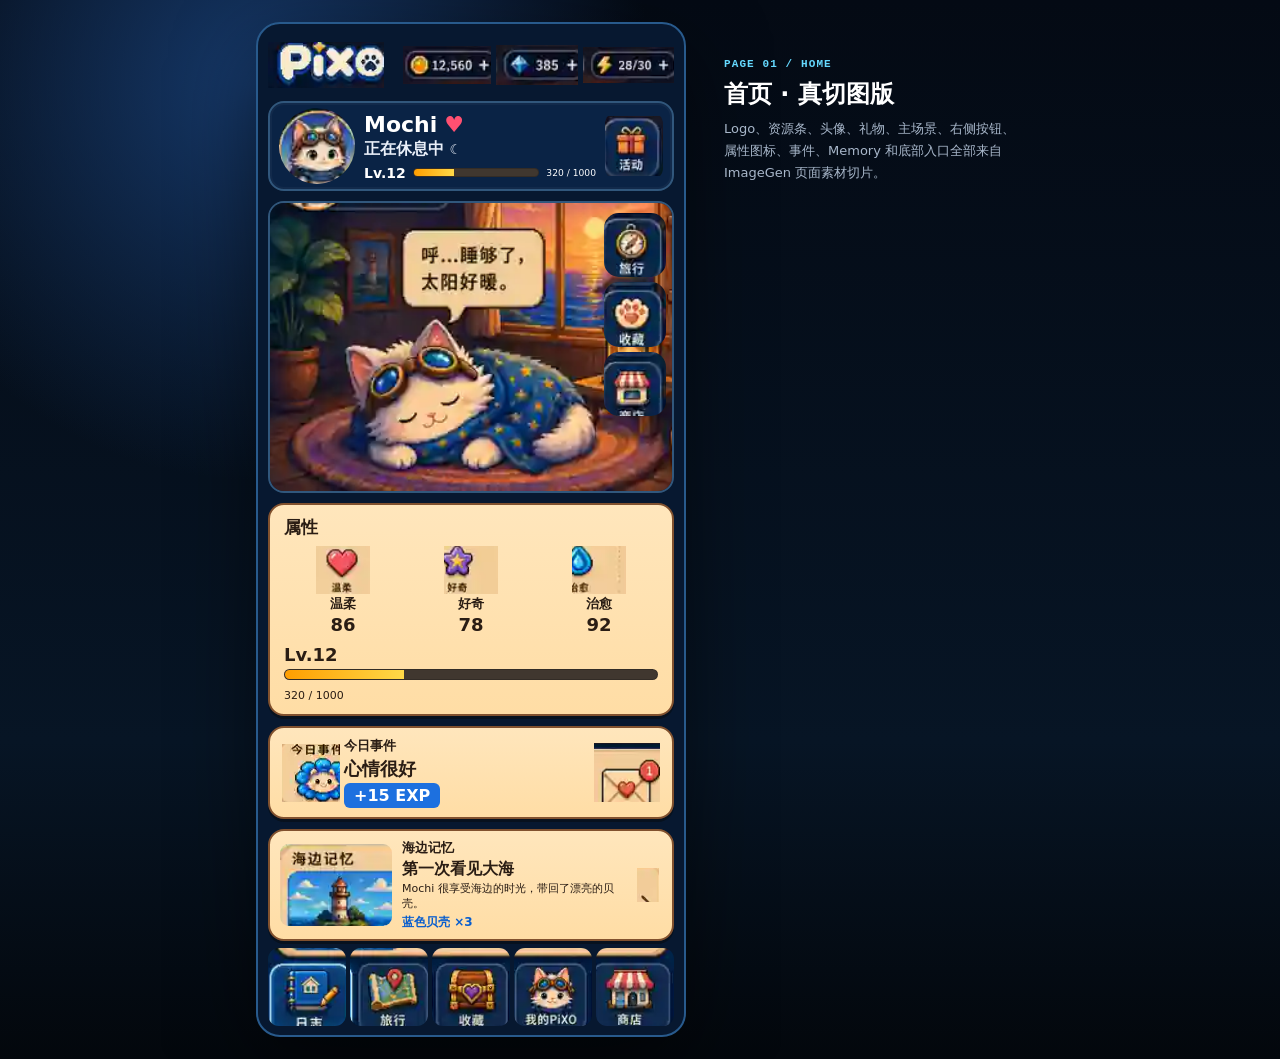
==== commit b8a7b5bb: "fix: remove legacy svg art from pages 1-4" ====
--- a/index.html
+++ b/index.html
@@ -10,13 +10,10 @@
 <body>
 <main class="page-shell">
 
-  <!-- PAGE 01 / HOME -->
   <section class="page-view" data-page="home">
     <section class="pixo-screen home-screen">
       <header class="home-topbar">
-        <button class="image-button logo-button" data-route="home" aria-label="PiXO 首页">
-          <canvas class="slice-canvas" data-src="./assets/home/home-hero.webp" data-x="0.035" data-y="0.055" data-w="0.315" data-h="0.145"></canvas>
-        </button>
+        <button class="image-button logo-button" data-route="home" aria-label="PiXO 首页"><canvas class="slice-canvas" data-src="./assets/home/home-hero.webp" data-x="0.035" data-y="0.055" data-w="0.315" data-h="0.145"></canvas></button>
         <div class="resource-row">
           <button class="image-button resource-image" data-action="coin"><canvas class="slice-canvas" data-src="./assets/home/home-hero.webp" data-x="0.385" data-y="0.069" data-w="0.183" data-h="0.087"></canvas></button>
           <button class="image-button resource-image" data-action="gem"><canvas class="slice-canvas" data-src="./assets/home/home-hero.webp" data-x="0.578" data-y="0.069" data-w="0.162" data-h="0.087"></canvas></button>
@@ -25,17 +22,9 @@
       </header>
 
       <section class="home-profile-card pixel-panel">
-        <button class="profile-avatar-cut image-button" data-route="detail" aria-label="查看 Mochi 详情">
-          <canvas class="slice-canvas" data-src="./assets/home/home-hero.webp" data-x="0.045" data-y="0.205" data-w="0.145" data-h="0.175"></canvas>
-        </button>
-        <div class="home-profile-copy">
-          <div class="name-row"><strong>Mochi</strong><span class="heart-text">♥</span></div>
-          <p>正在休息中 <small>☾</small></p>
-          <div class="level-row"><b>Lv.12</b><div class="mini-progress"><i style="width:32%"></i></div><small>320 / 1000</small></div>
-        </div>
-        <button class="image-button gift-cut" data-action="activity" aria-label="活动">
-          <canvas class="slice-canvas" data-src="./assets/home/home-hero.webp" data-x="0.845" data-y="0.191" data-w="0.128" data-h="0.149"></canvas>
-        </button>
+        <button class="profile-avatar-cut image-button" data-route="detail"><canvas class="slice-canvas" data-src="./assets/home/home-hero.webp" data-x="0.045" data-y="0.205" data-w="0.145" data-h="0.175"></canvas></button>
+        <div class="home-profile-copy"><div class="name-row"><strong>Mochi</strong><span class="heart-text">♥</span></div><p>正在休息中 <small>☾</small></p><div class="level-row"><b>Lv.12</b><div class="mini-progress"><i style="width:32%"></i></div><small>320 / 1000</small></div></div>
+        <button class="image-button gift-cut" data-action="activity"><canvas class="slice-canvas" data-src="./assets/home/home-hero.webp" data-x="0.845" data-y="0.191" data-w="0.128" data-h="0.149"></canvas></button>
       </section>
 
       <section class="home-scene pixel-panel">
@@ -47,27 +36,15 @@
         </div>
       </section>
 
-      <section class="home-stats pixel-paper">
-        <h2>属性</h2>
-        <div class="stat-grid">
-          <button class="stat-box" data-action="stat-heart"><canvas class="slice-canvas stat-icon-cut" data-src="./assets/home/home-lower.webp" data-x="0.075" data-y="0.075" data-w="0.13" data-h="0.16"></canvas><b>温柔</b><em>86</em></button>
-          <button class="stat-box" data-action="stat-star"><canvas class="slice-canvas stat-icon-cut" data-src="./assets/home/home-lower.webp" data-x="0.315" data-y="0.075" data-w="0.13" data-h="0.16"></canvas><b>好奇</b><em>78</em></button>
-          <button class="stat-box" data-action="stat-drop"><canvas class="slice-canvas stat-icon-cut" data-src="./assets/home/home-lower.webp" data-x="0.555" data-y="0.075" data-w="0.13" data-h="0.16"></canvas><b>治愈</b><em>92</em></button>
-        </div>
-        <div class="big-level"><b>Lv.12</b><div class="exp-track"><i style="width:32%"></i></div><small>320 / 1000</small></div>
-      </section>
+      <section class="home-stats pixel-paper"><h2>属性</h2><div class="stat-grid">
+        <button class="stat-box" data-action="stat-heart"><canvas class="slice-canvas stat-icon-cut" data-src="./assets/home/home-lower.webp" data-x="0.075" data-y="0.075" data-w="0.13" data-h="0.16"></canvas><b>温柔</b><em>86</em></button>
+        <button class="stat-box" data-action="stat-star"><canvas class="slice-canvas stat-icon-cut" data-src="./assets/home/home-lower.webp" data-x="0.315" data-y="0.075" data-w="0.13" data-h="0.16"></canvas><b>好奇</b><em>78</em></button>
+        <button class="stat-box" data-action="stat-drop"><canvas class="slice-canvas stat-icon-cut" data-src="./assets/home/home-lower.webp" data-x="0.555" data-y="0.075" data-w="0.13" data-h="0.16"></canvas><b>治愈</b><em>92</em></button>
+      </div><div class="big-level"><b>Lv.12</b><div class="exp-track"><i style="width:32%"></i></div><small>320 / 1000</small></div></section>
 
-      <section class="today-card pixel-paper">
-        <canvas class="slice-canvas event-flower-cut" data-src="./assets/home/home-lower.webp" data-x="0.060" data-y="0.325" data-w="0.145" data-h="0.175"></canvas>
-        <div><small>今日事件</small><strong>心情很好</strong><span class="exp-label">+15 EXP</span></div>
-        <button class="image-button mail-cut" data-action="event"><canvas class="slice-canvas" data-src="./assets/home/home-lower.webp" data-x="0.735" data-y="0.286" data-w="0.17" data-h="0.167"></canvas></button>
-      </section>
+      <section class="today-card pixel-paper"><canvas class="slice-canvas event-flower-cut" data-src="./assets/home/home-lower.webp" data-x="0.060" data-y="0.325" data-w="0.145" data-h="0.175"></canvas><div><small>今日事件</small><strong>心情很好</strong><span class="exp-label">+15 EXP</span></div><button class="image-button mail-cut" data-action="event"><canvas class="slice-canvas" data-src="./assets/home/home-lower.webp" data-x="0.735" data-y="0.286" data-w="0.17" data-h="0.167"></canvas></button></section>
 
-      <button class="memory-preview pixel-paper" onclick="location.href='./memory.html'">
-        <canvas class="slice-canvas memory-thumb-cut" data-src="./assets/home/home-lower.webp" data-x="0.055" data-y="0.535" data-w="0.245" data-h="0.20"></canvas>
-        <div><small>海边记忆</small><strong>第一次看见大海</strong><p>Mochi 很享受海边的时光，带回了漂亮的贝壳。</p><span>蓝色贝壳 ×3</span></div>
-        <canvas class="slice-canvas arrow-cut" data-src="./assets/home/home-lower.webp" data-x="0.875" data-y="0.55" data-w="0.07" data-h="0.12"></canvas>
-      </button>
+      <button class="memory-preview pixel-paper" onclick="location.href='./memory.html'"><canvas class="slice-canvas memory-thumb-cut" data-src="./assets/home/home-lower.webp" data-x="0.055" data-y="0.535" data-w="0.245" data-h="0.20"></canvas><div><small>海边记忆</small><strong>第一次看见大海</strong><p>Mochi 很享受海边的时光，带回了漂亮的贝壳。</p><span>蓝色贝壳 ×3</span></div><canvas class="slice-canvas arrow-cut" data-src="./assets/home/home-lower.webp" data-x="0.875" data-y="0.55" data-w="0.07" data-h="0.12"></canvas></button>
 
       <nav class="cut-bottom-nav">
         <button class="image-button" data-action="diary"><canvas class="slice-canvas" data-src="./assets/home/home-lower.webp" data-x="0.025" data-y="0.767" data-w="0.178" data-h="0.208"></canvas></button>
@@ -79,124 +56,50 @@
     </section>
   </section>
 
-  <!-- PAGE 02 / PIXO DETAIL -->
   <section class="page-view" data-page="detail" hidden>
     <section class="pixo-screen detail-screen">
-      <header class="detail-cut-header">
-        <button class="image-button header-cut-btn" data-route="home"><canvas class="slice-canvas" data-src="./assets/detail/detail-header.webp" data-x="0" data-y="0" data-w="0.18" data-h="1"></canvas></button>
-        <h1>PiXO 详情</h1>
-        <button class="image-button header-cut-btn" data-action="edit-pixo"><canvas class="slice-canvas" data-src="./assets/detail/detail-header.webp" data-x="0.82" data-y="0" data-w="0.18" data-h="1"></canvas></button>
-      </header>
-
-      <section class="detail-profile pixel-paper light">
-        <div class="detail-name"><img src="./assets/pixo-portrait.svg" alt="Mochi"><div><strong>Mochi</strong><small>#00001287</small><p>温柔 · 好奇 · 治愈</p></div></div>
-        <div class="detail-level"><b>Lv.12</b><div class="exp-track"><i style="width:32%"></i></div><span>320 / 1000</span></div>
-      </section>
-
+      <header class="detail-cut-header"><button class="image-button header-cut-btn" data-route="home"><canvas class="slice-canvas" data-src="./assets/detail/detail-header.webp" data-x="0" data-y="0" data-w="0.18" data-h="1"></canvas></button><h1>PiXO 详情</h1><button class="image-button header-cut-btn" data-action="edit-pixo"><canvas class="slice-canvas" data-src="./assets/detail/detail-header.webp" data-x="0.82" data-y="0" data-w="0.18" data-h="1"></canvas></button></header>
+      <section class="detail-profile pixel-paper light"><div class="detail-name"><canvas class="slice-canvas profile-avatar-inline" data-src="./assets/home/home-hero.webp" data-x="0.045" data-y="0.205" data-w="0.145" data-h="0.175"></canvas><div><strong>Mochi</strong><small>#00001287</small><p>温柔 · 好奇 · 治愈</p></div></div><div class="detail-level"><b>Lv.12</b><div class="exp-track"><i style="width:32%"></i></div><span>320 / 1000</span></div></section>
       <section class="detail-hero-cut pixel-paper light"><img src="./assets/detail/detail-hero.webp" alt="Mochi 详情主视觉"></section>
-
-      <nav class="detail-tabs">
-        <button class="selected" data-detail-tab="Form">Form</button><button data-detail-tab="Face">Face</button><button data-detail-tab="Trait">Trait</button><button data-detail-tab="Halo">Halo</button>
-      </nav>
-
-      <section class="detail-cut-block pixel-paper light">
-        <img src="./assets/detail/detail-traits.webp" alt="Form Face Trait Halo 图标切图">
-        <div class="detail-tab-hotspots"><button data-detail-tab="Form"></button><button data-detail-tab="Face"></button><button data-detail-tab="Trait"></button><button data-detail-tab="Halo"></button></div>
-        <p id="detailDescription">猫系 Form 决定 Mochi 的基础外形、动作模板以及部分系列收藏归属。</p>
-      </section>
-
-      <section class="detail-cut-block pixel-paper light item-slice-block">
-        <div class="slice-title"><b>旅行携带物品</b><span id="detailItemCount">3 / 3</span></div>
-        <img src="./assets/detail/detail-items.webp" alt="旅行物品切图">
-        <div class="detail-item-hotspots"><button class="selected" data-item="能量饮料"></button><button class="selected" data-item="探险锤"></button><button class="selected" data-item="旅行票"></button></div>
-      </section>
-
+      <nav class="detail-tabs"><button class="selected" data-detail-tab="Form">Form</button><button data-detail-tab="Face">Face</button><button data-detail-tab="Trait">Trait</button><button data-detail-tab="Halo">Halo</button></nav>
+      <section class="detail-cut-block pixel-paper light"><img src="./assets/detail/detail-traits.webp" alt="Form Face Trait Halo 图标切图"><div class="detail-tab-hotspots"><button data-detail-tab="Form"></button><button data-detail-tab="Face"></button><button data-detail-tab="Trait"></button><button data-detail-tab="Halo"></button></div><p id="detailDescription">猫系 Form 决定 Mochi 的基础外形、动作模板以及部分系列收藏归属。</p></section>
+      <section class="detail-cut-block pixel-paper light item-slice-block"><div class="slice-title"><b>旅行携带物品</b><span id="detailItemCount">3 / 3</span></div><img src="./assets/detail/detail-items.webp" alt="旅行物品切图"><div class="detail-item-hotspots"><button class="selected" data-item="能量饮料"></button><button class="selected" data-item="探险锤"></button><button class="selected" data-item="旅行票"></button></div></section>
       <button class="image-button detail-cta-cut" data-route="travel"><img src="./assets/detail/detail-cta.webp" alt="装备 Mochi 出发"></button>
-      <nav class="cut-bottom-nav compact-nav">
-        <button class="image-button" data-route="home"><canvas class="slice-canvas" data-src="./assets/home/home-lower.webp" data-x="0.025" data-y="0.767" data-w="0.178" data-h="0.208"></canvas></button>
-        <button class="image-button" data-route="travel"><canvas class="slice-canvas" data-src="./assets/home/home-lower.webp" data-x="0.207" data-y="0.767" data-w="0.186" data-h="0.208"></canvas></button>
-        <button class="image-button" data-route="collection"><canvas class="slice-canvas" data-src="./assets/home/home-lower.webp" data-x="0.398" data-y="0.767" data-w="0.184" data-h="0.208"></canvas></button>
-        <button class="nav-current-text">我的 PiXO</button>
-        <button class="image-button" data-route="shop"><canvas class="slice-canvas" data-src="./assets/home/home-lower.webp" data-x="0.782" data-y="0.767" data-w="0.194" data-h="0.208"></canvas></button>
-      </nav>
+      <nav class="cut-bottom-nav compact-nav"><button class="image-button" data-route="home"><canvas class="slice-canvas" data-src="./assets/home/home-lower.webp" data-x="0.025" data-y="0.767" data-w="0.178" data-h="0.208"></canvas></button><button class="image-button" data-route="travel"><canvas class="slice-canvas" data-src="./assets/home/home-lower.webp" data-x="0.207" data-y="0.767" data-w="0.186" data-h="0.208"></canvas></button><button class="image-button" data-route="collection"><canvas class="slice-canvas" data-src="./assets/home/home-lower.webp" data-x="0.398" data-y="0.767" data-w="0.184" data-h="0.208"></canvas></button><button class="nav-current-text">我的 PiXO</button><button class="image-button" data-route="shop"><canvas class="slice-canvas" data-src="./assets/home/home-lower.webp" data-x="0.782" data-y="0.767" data-w="0.194" data-h="0.208"></canvas></button></nav>
     </section>
   </section>
 
-  <!-- PAGE 03 / PREPARE TRAVEL -->
   <section class="page-view" data-page="travel" hidden>
     <section class="pixo-screen travel-screen">
-      <header class="page-topbar">
-        <button class="back-btn" data-route="detail">‹</button><h1>准备旅行</h1><button class="help-btn" data-action="travel-help">?</button>
-      </header>
-
-      <section class="destination-card pixel-paper light">
-        <canvas class="slice-canvas destination-cut" data-src="./assets/travel/prepare-page.webp" data-x="0.055" data-y="0.105" data-w="0.895" data-h="0.185"></canvas>
-        <button class="destination-overlay" data-action="destination" aria-label="查看海边小镇"></button>
-      </section>
-
-      <section class="travel-block pixel-paper light">
-        <div class="section-title-row"><div><small>TRAVEL STYLE</small><h3>旅行倾向</h3></div><span id="durationHint">2～8 小时</span></div>
-        <div class="segmented-control"><button data-duration="short">短途<small>30m～2h</small></button><button class="selected" data-duration="normal">普通<small>2h～8h</small></button><button data-duration="long">长途<small>8h～24h</small></button></div>
-      </section>
-
-      <section class="travel-block pixel-paper light">
-        <div class="section-title-row"><div><small>TRAVEL KIT</small><h3>携带物品</h3></div><span id="travelItemCount">3 / 5</span></div>
-        <div class="travel-cut-grid">
-          <button class="cut-select selected" data-travel-item="能量饮料"><canvas class="slice-canvas" data-src="./assets/travel/prepare-page.webp" data-x="0.071" data-y="0.461" data-w="0.174" data-h="0.131"></canvas></button>
-          <button class="cut-select selected" data-travel-item="寻宝工具"><canvas class="slice-canvas" data-src="./assets/travel/prepare-page.webp" data-x="0.257" data-y="0.461" data-w="0.174" data-h="0.131"></canvas></button>
-          <button class="cut-select selected" data-travel-item="旅行票"><canvas class="slice-canvas" data-src="./assets/travel/prepare-page.webp" data-x="0.446" data-y="0.461" data-w="0.174" data-h="0.131"></canvas></button>
-          <button class="cut-select empty" data-action="empty-slot"><canvas class="slice-canvas" data-src="./assets/travel/prepare-page.webp" data-x="0.634" data-y="0.461" data-w="0.174" data-h="0.131"></canvas></button>
-          <button class="cut-select empty" data-action="empty-slot"><canvas class="slice-canvas" data-src="./assets/travel/prepare-page.webp" data-x="0.811" data-y="0.461" data-w="0.125" data-h="0.131"></canvas></button>
-        </div>
-      </section>
-
-      <section class="halo-summary pixel-paper light"><img src="./assets/halo-swift.svg" alt="探索环"><div><small>CURRENT HALO</small><strong>探索环</strong><p>减少重复地点，提高发现新地点和特殊路线的概率。</p></div><span>Lv.2</span></section>
+      <header class="page-topbar"><button class="back-btn" data-route="detail">‹</button><h1>准备旅行</h1><button class="help-btn" data-action="travel-help">?</button></header>
+      <section class="destination-card pixel-paper light"><canvas class="slice-canvas destination-cut" data-src="./assets/travel/prepare-page.webp" data-x="0.055" data-y="0.105" data-w="0.895" data-h="0.185"></canvas><button class="destination-overlay" data-action="destination"></button></section>
+      <section class="travel-block pixel-paper light"><div class="section-title-row"><div><small>TRAVEL STYLE</small><h3>旅行倾向</h3></div><span id="durationHint">2～8 小时</span></div><div class="segmented-control"><button data-duration="short">短途<small>30m～2h</small></button><button class="selected" data-duration="normal">普通<small>2h～8h</small></button><button data-duration="long">长途<small>8h～24h</small></button></div></section>
+      <section class="travel-block pixel-paper light"><div class="section-title-row"><div><small>TRAVEL KIT</small><h3>携带物品</h3></div><span id="travelItemCount">3 / 5</span></div><div class="travel-cut-grid">
+        <button class="cut-select selected" data-travel-item="能量饮料"><canvas class="slice-canvas" data-src="./assets/travel/prepare-page.webp" data-x="0.071" data-y="0.461" data-w="0.174" data-h="0.131"></canvas></button><button class="cut-select selected" data-travel-item="寻宝工具"><canvas class="slice-canvas" data-src="./assets/travel/prepare-page.webp" data-x="0.257" data-y="0.461" data-w="0.174" data-h="0.131"></canvas></button><button class="cut-select selected" data-travel-item="旅行票"><canvas class="slice-canvas" data-src="./assets/travel/prepare-page.webp" data-x="0.446" data-y="0.461" data-w="0.174" data-h="0.131"></canvas></button><button class="cut-select empty" data-action="empty-slot"><canvas class="slice-canvas" data-src="./assets/travel/prepare-page.webp" data-x="0.634" data-y="0.461" data-w="0.174" data-h="0.131"></canvas></button><button class="cut-select empty" data-action="empty-slot"><canvas class="slice-canvas" data-src="./assets/travel/prepare-page.webp" data-x="0.811" data-y="0.461" data-w="0.125" data-h="0.131"></canvas></button>
+      </div></section>
+      <section class="halo-summary pixel-paper light"><canvas class="slice-canvas halo-cut" data-src="./assets/detail/detail-traits.webp" data-x="0.72" data-y="0.05" data-w="0.26" data-h="0.74"></canvas><div><small>CURRENT HALO</small><strong>探索环</strong><p>减少重复地点，提高发现新地点和特殊路线的概率。</p></div><span>Lv.2</span></section>
       <section class="travel-estimate pixel-panel"><div><span>预计时长</span><b id="estimateTime">约 3小时28分</b></div><div><span>事件倾向</span><b id="estimateEvent">均衡 · 探索</b></div><div><span>携带数量</span><b id="estimateItems">3 件</b></div></section>
-
-      <button class="image-button travel-start-cut" id="travelStartBtn"><canvas class="slice-canvas" data-src="./assets/travel/prepare-page.webp" data-x="0.103" data-y="0.885" data-w="0.794" data-h="0.074"></canvas></button>
-      <div class="travel-draft" id="travelDraft">海边小镇 · 普通 · 3 件物品</div>
+      <button class="image-button travel-start-cut" id="travelStartBtn"><canvas class="slice-canvas" data-src="./assets/travel/prepare-page.webp" data-x="0.103" data-y="0.885" data-w="0.794" data-h="0.074"></canvas></button><div class="travel-draft" id="travelDraft">海边小镇 · 普通 · 3 件物品</div>
       <nav class="cut-bottom-nav compact-nav"><button class="image-button" data-route="home"><canvas class="slice-canvas" data-src="./assets/home/home-lower.webp" data-x="0.025" data-y="0.767" data-w="0.178" data-h="0.208"></canvas></button><button class="nav-current-text">旅行</button><button class="image-button" data-route="collection"><canvas class="slice-canvas" data-src="./assets/home/home-lower.webp" data-x="0.398" data-y="0.767" data-w="0.184" data-h="0.208"></canvas></button><button class="image-button" data-route="detail"><canvas class="slice-canvas" data-src="./assets/home/home-lower.webp" data-x="0.590" data-y="0.767" data-w="0.188" data-h="0.208"></canvas></button><button class="image-button" data-route="shop"><canvas class="slice-canvas" data-src="./assets/home/home-lower.webp" data-x="0.782" data-y="0.767" data-w="0.194" data-h="0.208"></canvas></button></nav>
     </section>
   </section>
 
-  <!-- PAGE 04 / TRAVELING -->
   <section class="page-view" data-page="traveling" hidden>
     <section class="pixo-screen traveling-screen">
-      <header class="traveling-cut-header">
-        <button class="image-button"><canvas class="slice-canvas" data-src="./assets/traveling/traveling-page.webp" data-x="0.022" data-y="0.011" data-w="0.12" data-h="0.07"></canvas><span class="header-hit" data-route="travel"></span></button>
-        <h1>旅行中</h1>
-        <button class="image-button" data-action="traveling-camera"><canvas class="slice-canvas" data-src="./assets/traveling/traveling-page.webp" data-x="0.87" data-y="0.011" data-w="0.11" data-h="0.07"></canvas></button>
-      </header>
-
-      <section class="travel-map-card pixel-paper light">
-        <img src="./assets/traveling/traveling-map.webp" alt="海边旅行路线" class="travel-map-image">
-        <div class="map-signal"><img src="./assets/pixo-portrait.svg" alt="Mochi"><div><small>MOCHI SIGNAL</small><b>正在旅行…</b></div></div>
-        <div class="time-bubble"><small>预计剩余</small><strong id="travelingRemaining">3小时28分</strong></div>
-      </section>
-
+      <header class="traveling-cut-header"><button class="image-button" data-route="travel"><canvas class="slice-canvas" data-src="./assets/traveling/traveling-page.webp" data-x="0.022" data-y="0.011" data-w="0.12" data-h="0.07"></canvas></button><h1>旅行中</h1><button class="image-button" data-action="traveling-camera"><canvas class="slice-canvas" data-src="./assets/traveling/traveling-page.webp" data-x="0.87" data-y="0.011" data-w="0.11" data-h="0.07"></canvas></button></header>
+      <section class="travel-map-card pixel-paper light"><img src="./assets/traveling/traveling-map.webp" alt="海边旅行路线" class="travel-map-image"><div class="map-signal"><canvas class="slice-canvas signal-avatar" data-src="./assets/home/home-hero.webp" data-x="0.045" data-y="0.205" data-w="0.145" data-h="0.175"></canvas><div><small>MOCHI SIGNAL</small><b>正在旅行…</b></div></div><div class="time-bubble"><small>预计剩余</small><strong id="travelingRemaining">3小时28分</strong></div></section>
       <section class="traveling-info pixel-paper light"><div><small>目的地</small><b id="travelingDestination">海边小镇</b></div><div><small>旅行类型</small><b id="travelingType">普通</b></div><div><small>Halo</small><b id="travelingHalo">探索环</b></div></section>
       <section class="message-card pixel-paper light"><div class="section-title-row"><div><small>LIVE LOG</small><h3>途中消息</h3></div><span>自动更新</span></div><div class="traveling-log" id="travelingLog"></div></section>
-
-      <section class="traveling-kit pixel-paper light">
-        <div class="section-title-row"><div><small>TRIP LOADOUT</small><h3>本次携带</h3></div><span id="travelingItemCount">3 件</span></div>
-        <div class="traveling-cut-kit" id="travelingKit"></div>
-      </section>
-
-      <div class="traveling-actions">
-        <button class="image-button fast-cut" id="travelingFastBtn"><canvas class="slice-canvas" data-src="./assets/traveling/traveling-page.webp" data-x="0.103" data-y="0.914" data-w="0.38" data-h="0.056"></canvas></button>
-        <button class="image-button boost-cut" data-action="boost"><canvas class="slice-canvas" data-src="./assets/traveling/traveling-page.webp" data-x="0.52" data-y="0.914" data-w="0.37" data-h="0.056"></canvas></button>
-      </div>
-      <div class="traveling-summary" id="travelingSummary">普通 · 探索环 · 3件物品</div>
+      <section class="traveling-kit pixel-paper light"><div class="section-title-row"><div><small>TRIP LOADOUT</small><h3>本次携带</h3></div><span id="travelingItemCount">3 件</span></div><div class="traveling-cut-kit" id="travelingKit"></div></section>
+      <div class="traveling-actions"><button class="image-button fast-cut" id="travelingFastBtn"><canvas class="slice-canvas" data-src="./assets/traveling/traveling-page.webp" data-x="0.103" data-y="0.914" data-w="0.38" data-h="0.056"></canvas></button><button class="image-button boost-cut" data-action="boost"><canvas class="slice-canvas" data-src="./assets/traveling/traveling-page.webp" data-x="0.52" data-y="0.914" data-w="0.37" data-h="0.056"></canvas></button></div><div class="traveling-summary" id="travelingSummary">普通 · 探索环 · 3件物品</div>
       <nav class="cut-bottom-nav compact-nav"><button class="image-button" data-route="home"><canvas class="slice-canvas" data-src="./assets/home/home-lower.webp" data-x="0.025" data-y="0.767" data-w="0.178" data-h="0.208"></canvas></button><button class="nav-current-text">旅行</button><button class="image-button" data-route="collection"><canvas class="slice-canvas" data-src="./assets/home/home-lower.webp" data-x="0.398" data-y="0.767" data-w="0.184" data-h="0.208"></canvas></button><button class="image-button" data-route="detail"><canvas class="slice-canvas" data-src="./assets/home/home-lower.webp" data-x="0.590" data-y="0.767" data-w="0.188" data-h="0.208"></canvas></button><button class="image-button" data-route="shop"><canvas class="slice-canvas" data-src="./assets/home/home-lower.webp" data-x="0.782" data-y="0.767" data-w="0.194" data-h="0.208"></canvas></button></nav>
     </section>
   </section>
 
   <aside class="build-note"><span id="buildPage">PAGE 01 / HOME</span><strong id="buildTitle">首页 · 切图组件化</strong><p id="buildText">所有可见按钮、图标和主要插画均来自之前的 ImageGen 页面素材切片。</p></aside>
 </main>
-
 <div class="route-preview" id="routePreview" aria-hidden="true"><div class="preview-panel"><button class="preview-close" id="previewClose">×</button><small>NEXT PAGE</small><h2 id="previewTitle">收藏柜</h2><p id="previewText">第 7 页会在 1～4 页修复完成后继续实现。</p><button class="preview-primary" id="previewBack">返回当前页面</button></div></div>
 <div class="toast" id="toast"></div>
-<script src="./app.js"></script>
-<script src="./return-bridge.js"></script>
+<script src="./app.js"></script><script src="./return-bridge.js"></script>
 </body>
 </html>
--- a/styles.css
+++ b/styles.css
@@ -1,59 +1,21 @@
-:root{
-  --screen-w:440px;
-  --navy:#071830;
-  --navy2:#0b2448;
-  --navy3:#113566;
-  --blue:#1767dc;
-  --blue2:#3b8cff;
-  --cream:#f3d7ad;
-  --cream2:#ffe9c8;
-  --paper:#fff0d4;
-  --ink:#2b1d15;
-  --line:#cba87f;
-  --glow:#69d8ff;
-  --orange:#f4a42e;
-}
-*{box-sizing:border-box}
-html,body{margin:0;min-height:100%;background:#030914;color:#fff;font-family:"Microsoft YaHei","PingFang SC",system-ui,-apple-system,sans-serif}
-body{min-height:100vh;background:radial-gradient(circle at 18% 8%,rgba(42,99,185,.25),transparent 28%),radial-gradient(circle at 82% 88%,rgba(25,92,151,.16),transparent 28%),linear-gradient(180deg,#030813,#07111f 70%,#02060c)}
-button{font:inherit}
-button,img{ -webkit-tap-highlight-color:transparent }
-button{cursor:pointer}
-.page-shell{min-height:100vh;display:flex;align-items:flex-start;justify-content:center;gap:38px;padding:22px}
-.page-view[hidden]{display:none}
-.pixo-screen{position:relative;width:min(calc(100vw - 18px),var(--screen-w));min-height:820px;padding:12px;background:linear-gradient(180deg,#0a2850,#06172e);border:3px solid #1c4776;border-radius:28px;box-shadow:0 26px 70px rgba(0,0,0,.55),inset 0 0 0 2px #031023,0 0 0 1px rgba(101,183,255,.25);overflow:hidden}
-.pixel-panel,.pixel-paper{border-radius:16px;box-shadow:0 4px 0 rgba(0,0,0,.22),inset 0 0 0 2px rgba(255,255,255,.12)}
-.pixel-panel{background:linear-gradient(180deg,#142b4d,#0b1b34);border:2px solid #35547a}
-.pixel-paper{background:linear-gradient(180deg,#ffeac8,#efd0a0);border:2px solid #b9855d;color:var(--ink);box-shadow:0 4px 0 #09254c,inset 0 0 0 2px rgba(255,255,255,.35)}
-.pixel-paper.light{background:linear-gradient(180deg,#fff5df,#f5dfbc);border-color:#c8a278;box-shadow:0 4px 0 rgba(8,31,61,.22),inset 0 0 0 2px rgba(255,255,255,.55)}
-.game-topbar,.page-topbar{height:58px;display:flex;align-items:center;justify-content:space-between;gap:8px;margin-bottom:10px}
-.pixo-logo{border:0;background:transparent;color:#fff;font-size:34px;font-weight:1000;letter-spacing:-2px;text-shadow:0 4px 0 #0b4b9d,2px 0 0 #0b4b9d,-2px 0 0 #0b4b9d,0 -2px 0 #0b4b9d;padding:0 4px}
-.resource-row{display:flex;gap:5px;min-width:0}
-.resource-chip{height:34px;padding:0 9px 0 7px;border:1px solid #385777;border-radius:12px;background:#07182e;color:#fff;display:flex;align-items:center;gap:5px;box-shadow:inset 0 -2px 0 rgba(0,0,0,.3);font-size:12px;white-space:nowrap}
-.resource-chip span{font-size:16px}.resource-chip b{font-size:12px}.resource-chip i{font-style:normal;color:#9fb3cc;font-size:16px;font-weight:900}
-.page-topbar{margin:-2px -2px 10px;height:52px;color:#fff}.page-topbar h1{margin:0;font-size:18px;letter-spacing:.04em}.back-btn,.icon-btn,.tiny-square{display:grid;place-items:center;border:1px solid #3f6798;background:#102d57;color:#fff;box-shadow:inset 0 -3px 0 #071a34;border-radius:11px;font-weight:900}.back-btn,.icon-btn{width:40px;height:40px;font-size:28px}.icon-btn{font-size:17px}.tiny-square{width:42px;height:42px;font-size:20px}
+:root{--screen:430px;--navy:#071830;--navy2:#0b2448;--line:#214c7b;--paper:#ffe0ad;--paper2:#fff0d3;--ink:#2a1d14;--blue:#126be8;--glow:#68d9ff}
+*{box-sizing:border-box}html,body{margin:0;min-height:100%;font-family:"Microsoft YaHei","PingFang SC",system-ui,-apple-system,sans-serif}body{background:radial-gradient(circle at 20% 8%,#16396a 0,transparent 28%),linear-gradient(180deg,#040a14,#071525 70%,#03070c);color:#fff}button{font:inherit}.page-shell{min-height:100vh;display:flex;align-items:flex-start;justify-content:center;gap:38px;padding:22px}.page-view[hidden]{display:none}.pixo-screen{width:min(calc(100vw - 16px),var(--screen));min-height:920px;background:#071830;border:2px solid #285a8c;border-radius:24px;overflow:hidden;box-shadow:0 28px 80px rgba(0,0,0,.5);padding:10px;position:relative}.image-button{border:0;background:transparent;padding:0;margin:0;cursor:pointer;display:block}.image-button canvas,.image-button img{display:block;width:100%;height:auto}.image-button:active{transform:translateY(1px) scale(.985)}.slice-canvas{display:block;max-width:100%;height:auto}.pixel-panel{background:#0a2345;border:2px solid #31577c;border-radius:16px;box-shadow:inset 0 0 0 2px rgba(255,255,255,.03)}.pixel-paper{background:linear-gradient(180deg,#ffe6bc,#ffdda5);color:var(--ink);border:2px solid #81512e;border-radius:16px;box-shadow:0 3px 0 #07111e}.pixel-paper.light{background:linear-gradient(180deg,#fff7e9,#ffe7be);border-color:#d6b185;box-shadow:none}.exp-track,.mini-progress{height:9px;border-radius:9px;background:#40372f;overflow:hidden;border:1px solid rgba(0,0,0,.2)}.exp-track i,.mini-progress i{display:block;height:100%;background:linear-gradient(90deg,#ff9e00,#ffd948)}
 
 /* HOME */
-.home-profile-card{display:grid;grid-template-columns:62px 1fr 44px;gap:10px;align-items:center;padding:8px;margin-bottom:10px}
-.avatar-button{width:58px;height:58px;padding:0;border-radius:50%;overflow:hidden;border:3px solid #f4ad2d;background:#082145;box-shadow:0 2px 0 #040b18}.avatar-button img{width:100%;height:100%;object-fit:cover}
-.home-profile-copy{min-width:0}.name-row{display:flex;gap:8px;align-items:center}.name-row strong{font-size:18px}.name-row span{color:#ff677c}.home-profile-copy p{margin:3px 0;color:#d3e3f5;font-size:12px}.moon{color:#8bc7ff}.level-row{display:grid;grid-template-columns:auto 1fr auto;gap:6px;align-items:center}.level-row b,.level-row small{font-size:11px}.mini-progress,.exp-track{height:8px;background:#172338;border-radius:99px;overflow:hidden;border:1px solid rgba(0,0,0,.45)}.mini-progress i,.exp-track i{display:block;height:100%;background:linear-gradient(90deg,#f59d21,#ffd35b)}
-.home-scene{position:relative;padding:0;overflow:hidden;margin-bottom:10px;min-height:290px}.home-scene>img{width:100%;height:290px;object-fit:cover;display:block}.speech-bubble{position:absolute;left:24px;top:44px;background:#fff0d4;color:#2a1b12;border:2px solid #4e3526;border-radius:10px;padding:12px 15px;font-weight:800;line-height:1.45;box-shadow:0 3px 0 rgba(0,0,0,.22)}.speech-bubble:after{content:"";position:absolute;left:34px;bottom:-12px;border-width:10px 8px 0 0;border-style:solid;border-color:#4e3526 transparent transparent transparent}.scene-actions{position:absolute;right:8px;top:8px;display:grid;gap:7px}.scene-actions button{width:58px;height:58px;border:1px solid #5b7695;border-radius:12px;background:linear-gradient(180deg,#173c6a,#0a203d);color:#fff;display:grid;place-items:center;gap:0;box-shadow:0 3px 0 #061223}.scene-actions span{font-size:23px;line-height:1}.scene-actions b{font-size:11px}
-.home-stats{padding:12px 14px;margin-bottom:9px}.section-kicker{font-size:15px;font-weight:900;margin-bottom:8px}.stat-grid{display:grid;grid-template-columns:repeat(3,1fr) 1.25fr;gap:8px}.stat-box{border:0;background:transparent;color:var(--ink);display:grid;place-items:center;gap:2px}.stat-box span{font-size:26px}.stat-box:nth-child(1) span{color:#ff5d72}.stat-box:nth-child(2) span{color:#7d57e8}.stat-box:nth-child(3) span{color:#1aa3e8}.stat-box b{font-size:12px}.stat-box em{font-style:normal;font-weight:900;font-size:16px}.stat-level{display:grid;align-content:center;gap:5px;padding-left:8px;border-left:1px dashed rgba(83,54,32,.25)}.stat-level b{font-size:18px}.stat-level small{font-size:11px}.exp-track{height:11px;background:#785c45}.exp-track i{background:linear-gradient(90deg,#ff9d19,#ffd437)}
-.today-card{min-height:80px;padding:10px 14px;display:grid;grid-template-columns:52px 1fr 48px;align-items:center;gap:10px;margin-bottom:9px}.today-icon{width:48px;height:48px;border-radius:50%;display:grid;place-items:center;background:#2f7fdb;font-size:28px}.today-card>div:nth-child(2){display:grid;gap:2px}.today-card small{font-size:12px;font-weight:800}.today-card strong{font-size:18px}.today-card span{display:inline-block;width:max-content;background:#2e74dd;color:#fff;border-radius:6px;padding:3px 8px;font-weight:900}.today-card>button{position:relative;border:0;background:transparent;font-size:34px}.today-card>button i{position:absolute;right:0;top:0;width:20px;height:20px;border-radius:50%;background:#e83d43;color:#fff;font:700 11px/20px sans-serif}
-.memory-preview{width:100%;padding:10px 12px;display:grid;grid-template-columns:105px 1fr 20px;gap:12px;align-items:center;text-align:left;margin-bottom:10px}.memory-preview img{width:105px;height:74px;object-fit:cover;border-radius:8px;border:1px solid #b2845e}.memory-preview>div{display:grid;gap:2px}.memory-preview small{font-size:12px;font-weight:900}.memory-preview strong{font-size:16px}.memory-preview p{font-size:11px;margin:0;line-height:1.35}.memory-preview span{color:#145dbb;font-size:12px;font-weight:900}.memory-preview>b{font-size:34px;color:#6d4b31}
-.home-menu{display:grid;grid-template-columns:repeat(5,1fr);gap:7px}.home-menu button{height:74px;border:1px solid #46698d;border-radius:13px;background:linear-gradient(180deg,#173a66,#0a1d38);color:#fff;display:grid;place-items:center;align-content:center;gap:3px;box-shadow:0 3px 0 #041020}.home-menu span{font-size:29px}.home-menu img{width:36px;height:36px}.home-menu b{font-size:11px}
+.home-screen{padding-bottom:94px}.home-topbar{display:flex;align-items:center;gap:8px;height:62px}.logo-button{width:116px;flex:0 0 116px}.resource-row{display:flex;gap:5px;flex:1;justify-content:flex-end}.resource-image{width:88px}.resource-image:nth-child(2){width:82px}.resource-image:nth-child(3){width:91px}.home-profile-card{height:90px;margin-top:5px;padding:7px 9px;display:flex;align-items:center;gap:9px}.profile-avatar-cut{width:76px;height:76px;overflow:hidden;border-radius:50%;flex:0 0 76px}.home-profile-copy{min-width:0;flex:1}.name-row{display:flex;gap:7px;align-items:center;font-size:22px}.name-row strong{font-weight:900}.heart-text{color:#ff5071}.home-profile-copy p{margin:2px 0 5px;font-weight:700;color:#e9eff9}.level-row{display:grid;grid-template-columns:auto 1fr auto;gap:7px;align-items:center;font-size:11px}.level-row b{font-size:14px}.gift-cut{width:58px;height:68px;overflow:hidden;border-radius:12px}.home-scene{height:292px;margin-top:10px;position:relative;overflow:hidden;background:#091d37}.scene-cut{width:100%;height:100%;object-fit:cover}.scene-buttons{position:absolute;right:6px;top:10px;width:62px;display:grid;gap:5px}.scene-buttons .image-button{width:62px;border-radius:15px;overflow:hidden}.home-stats{padding:11px 14px;margin-top:10px}.home-stats h2{margin:0 0 6px;font-size:17px}.stat-grid{display:grid;grid-template-columns:repeat(3,1fr);gap:10px}.stat-box{border:0;background:transparent;color:var(--ink);display:grid;justify-items:center;gap:1px;cursor:pointer}.stat-icon-cut{width:54px;height:48px;object-fit:cover}.stat-box b{font-size:13px}.stat-box em{font-style:normal;font-weight:900;font-size:18px}.big-level{margin-top:8px}.big-level>b{font-size:18px}.big-level .exp-track{height:11px;margin:4px 0}.big-level small{font-size:11px}.today-card{display:grid;grid-template-columns:62px 1fr 72px;align-items:center;padding:9px 12px;margin-top:10px;min-height:86px}.event-flower-cut{width:58px;height:58px}.today-card>div{display:grid;gap:2px}.today-card small{font-weight:800}.today-card strong{font-size:18px}.exp-label{justify-self:start;background:#1d70df;color:#fff;border-radius:6px;padding:3px 10px;font-weight:900}.mail-cut{width:66px;justify-self:end}.memory-preview{width:100%;display:grid;grid-template-columns:112px 1fr 25px;align-items:center;gap:10px;text-align:left;padding:8px 10px;margin-top:10px;cursor:pointer}.memory-thumb-cut{width:112px;border-radius:9px}.memory-preview>div{display:grid;gap:2px}.memory-preview small{font-weight:900}.memory-preview strong{font-size:16px}.memory-preview p{margin:0;font-size:11px;line-height:1.35}.memory-preview span{color:#075dce;font-size:12px;font-weight:800}.arrow-cut{width:22px}.cut-bottom-nav{position:absolute;left:8px;right:8px;bottom:7px;height:82px;display:grid;grid-template-columns:repeat(5,1fr);gap:4px;background:#071830;padding:2px}.cut-bottom-nav button{height:78px;display:grid;place-items:center;overflow:hidden;border-radius:11px}.cut-bottom-nav canvas{width:100%;height:100%;object-fit:cover}.compact-nav{height:70px}.compact-nav button{height:66px}.nav-current-text{border:2px solid #38b2ff!important;background:linear-gradient(180deg,#164b8c,#0e2a53)!important;color:#fff!important;border-radius:12px;font-weight:900;cursor:pointer}
+
+/* Shared page header */
+.page-topbar,.detail-cut-header,.traveling-cut-header{height:58px;display:grid;grid-template-columns:48px 1fr 48px;align-items:center}.page-topbar h1,.detail-cut-header h1,.traveling-cut-header h1{text-align:center;font-size:20px;margin:0}.back-btn,.help-btn{width:40px;height:40px;border:1px solid #386698;border-radius:11px;background:#0c2b54;color:#fff;font-size:28px;cursor:pointer}.help-btn{font-size:20px}.header-cut-btn{width:40px;height:40px;overflow:hidden;justify-self:center}
 
 /* DETAIL */
-.detail-screen{padding-bottom:16px}.detail-profile{padding:10px 12px;margin-bottom:9px}.detail-name-row{display:grid;grid-template-columns:58px 1fr;gap:10px;align-items:center}.detail-name-row>img{width:56px;height:56px;border-radius:50%;border:2px solid #ebb35e;background:#dfeeff}.detail-name-row>div>div:first-child{display:flex;align-items:center;gap:7px}.detail-name-row strong{font-size:21px}.detail-name-row small{font-size:10px;color:#6b7890}.trait-chips{display:flex!important;gap:6px!important;margin-top:7px;flex-wrap:wrap}.trait-chips span{font-size:10px;padding:3px 7px;border-radius:99px;background:#e7eef9;color:#3a5575;font-weight:800}.detail-level{display:grid;grid-template-columns:auto 1fr auto;gap:8px;align-items:center;margin-top:10px}.detail-level b{font-size:15px}.detail-level span{font-size:10px;color:#5e6f87}.detail-hero{height:245px;display:grid;place-items:center;margin-bottom:9px;overflow:hidden;background:linear-gradient(180deg,#dff4ff,#fff2d5)}.detail-hero img{width:90%;height:90%;object-fit:contain}.detail-tabs{display:grid;grid-template-columns:repeat(4,1fr);gap:4px;margin:0 4px 7px}.detail-tabs button{height:38px;border:1px solid #bdd0e6;border-radius:9px;background:#e6eef8;color:#49617f;font-weight:900}.detail-tabs button.selected{color:#fff;background:linear-gradient(180deg,#3f88ef,#1e62d2);border-color:#6fc6ff;box-shadow:0 2px 0 #0a3d8f}.detail-panel{padding:12px;margin-bottom:9px}.detail-property-grid{display:grid;grid-template-columns:repeat(4,1fr);gap:7px}.detail-property-grid button{min-width:0;padding:6px 4px;border:0;background:transparent;color:var(--ink);display:grid;place-items:center;gap:3px}.detail-property-grid img,.round-art{width:44px;height:44px;object-fit:contain;display:grid;place-items:center;font-size:30px}.detail-property-grid small{font-size:9px;color:#748197}.detail-property-grid b{font-size:11px}.detail-description{margin:10px 0 0;padding-top:9px;border-top:1px dashed #ceb38f;font-size:11px;line-height:1.55;color:#66513f}.carry-card{padding:12px;margin-bottom:10px}.section-title-row{display:flex;align-items:center;justify-content:space-between;gap:10px;margin-bottom:9px}.section-title-row small{font-size:9px;color:#52657e;letter-spacing:.12em;font-weight:900}.section-title-row h3{margin:1px 0 0;font-size:16px}.section-title-row>span{font-size:11px;font-weight:900;color:#235ca3;background:#dfebf9;padding:4px 8px;border-radius:99px}.carry-grid,.travel-kit-grid{display:grid;grid-template-columns:repeat(3,1fr);gap:8px}.carry-item,.travel-kit-item{position:relative;min-height:95px;padding:9px 6px;border:1px solid #d0b58e;border-radius:11px;background:#fff1d6;color:var(--ink);display:grid;place-items:center;align-content:center;gap:3px}.carry-item span,.travel-kit-item span{font-size:30px}.carry-item b,.travel-kit-item b{font-size:11px}.carry-item small,.travel-kit-item small{font-size:9px;color:#76644f}.carry-item.selected,.travel-kit-item.selected{border-color:#4196ed;box-shadow:0 0 0 2px #a9d8ff inset,0 0 12px rgba(49,138,225,.18)}.carry-item.selected:after,.travel-kit-item.selected:after{content:"✓";position:absolute;right:5px;top:5px;width:18px;height:18px;border-radius:50%;display:grid;place-items:center;background:#2b91e8;color:#fff;font-size:10px;font-weight:900}.page-cta,.primary-pixel-btn{width:100%;height:52px;border:1px solid #74c9ff;border-radius:13px;background:linear-gradient(180deg,#347df0,#1556ca);color:#fff;font-weight:1000;font-size:16px;box-shadow:0 4px 0 #082d74,inset 0 2px 0 rgba(255,255,255,.22)}.page-cta:active,.primary-pixel-btn:active{transform:translateY(2px);box-shadow:0 2px 0 #082d74}
+.detail-screen{padding-bottom:82px}.detail-profile{padding:10px 12px}.detail-name{display:flex;align-items:center;gap:9px}.detail-name img{width:58px;height:58px}.detail-name strong{display:block;font-size:21px}.detail-name small{color:#6d7d93;margin-left:5px}.detail-name p{margin:4px 0 0;color:#5b4c3f;font-weight:700;font-size:12px}.detail-level{display:grid;grid-template-columns:auto 1fr auto;align-items:center;gap:8px;margin-top:8px;font-size:11px}.detail-level b{font-size:16px}.detail-hero-cut{margin-top:9px;padding:7px;overflow:hidden}.detail-hero-cut img{display:block;width:100%;max-height:220px;object-fit:cover;border-radius:10px}.detail-tabs{display:grid;grid-template-columns:repeat(4,1fr);gap:5px;margin:8px 0}.detail-tabs button{height:38px;border:1px solid #ccd7e5;border-radius:9px;background:#e9f0f9;color:#20304c;font-weight:800;cursor:pointer}.detail-tabs button.selected{background:#126be8;color:#fff;border-color:#6ec5ff}.detail-cut-block{padding:8px;position:relative;margin-top:8px}.detail-cut-block>img{width:100%;display:block;border-radius:9px}.detail-tab-hotspots,.detail-item-hotspots{position:absolute;left:8px;right:8px;top:8px;bottom:52px;display:grid;grid-template-columns:repeat(4,1fr);gap:3px}.detail-tab-hotspots button,.detail-item-hotspots button{border:0;background:transparent;cursor:pointer}.detail-cut-block p{margin:7px 2px 2px;font-size:12px;line-height:1.5;color:#5b4c3f}.item-slice-block{padding-top:38px}.slice-title{position:absolute;left:12px;right:12px;top:7px;display:flex;justify-content:space-between;align-items:center;color:#2f2117}.slice-title span{font-size:12px;color:#68778b}.detail-item-hotspots{top:38px;bottom:8px;grid-template-columns:repeat(3,1fr)}.detail-item-hotspots button.selected{box-shadow:inset 0 0 0 3px #1684ff;border-radius:12px}.detail-cta-cut{width:86%;margin:10px auto 4px;border-radius:14px;overflow:hidden}.detail-cta-cut img{width:100%}
 
 /* PREPARE */
-.destination-card{display:grid;grid-template-columns:120px 1fr 18px;gap:10px;align-items:center;padding:10px;margin-bottom:9px}.destination-card>img{width:120px;height:82px;border-radius:9px;object-fit:cover;border:1px solid #b8936d}.destination-card h2{font-size:18px;margin:2px 0}.destination-card p{margin:0 0 6px;font-size:10px;line-height:1.4;color:#695846}.destination-card small{font-size:8px;color:#4b6787;font-weight:900}.destination-card>b{font-size:32px;color:#6b4b32}.tag-row{display:flex;gap:5px}.tag-row span{font-size:9px;background:#dcecf8;color:#316084;border-radius:99px;padding:3px 7px;font-weight:800}.travel-block{padding:12px;margin-bottom:9px}.segmented-control{display:grid;grid-template-columns:repeat(3,1fr);gap:7px}.segmented-control button{height:52px;border:1px solid #cbb18f;border-radius:10px;background:#ead7ba;color:#3e2c20;font-weight:900;display:grid;place-items:center}.segmented-control button small{font-size:8px;color:#74614e}.segmented-control button.selected{background:linear-gradient(180deg,#468ef0,#2466d2);color:#fff;border-color:#82d0ff;box-shadow:0 2px 0 #124493}.segmented-control button.selected small{color:#dcecff}.travel-kit-grid{grid-template-columns:repeat(5,1fr);gap:6px}.travel-kit-item{min-height:92px;padding:7px 3px}.travel-kit-item span{font-size:27px}.travel-kit-item b{font-size:9px}.travel-kit-item small{font-size:7px}.travel-kit-item.empty{opacity:.6;border-style:dashed}.halo-summary{display:grid;grid-template-columns:62px 1fr auto;gap:10px;align-items:center;padding:10px 12px;margin-bottom:9px}.halo-orbit{width:56px;height:56px;display:grid;place-items:center;border-radius:50%;background:#e0ecf8}.halo-orbit img{width:50px;height:50px}.halo-summary small{font-size:8px;color:#526a86;font-weight:900}.halo-summary strong{display:block;font-size:16px;margin:2px 0}.halo-summary p{margin:0;font-size:9px;line-height:1.4;color:#655441}.halo-summary>span{font-size:10px;color:#fff;background:#326dca;padding:5px 8px;border-radius:99px}.travel-estimate{display:grid;grid-template-columns:repeat(3,1fr);gap:7px;padding:10px;margin-bottom:10px}.travel-estimate div{display:grid;gap:4px;padding:8px 5px;text-align:center;border-right:1px solid rgba(255,255,255,.1)}.travel-estimate div:last-child{border-right:0}.travel-estimate span{font-size:9px;color:#9eb8d7}.travel-estimate b{font-size:11px}.travel-draft{margin-top:8px;text-align:center;color:#9db5d2;font-size:10px;min-height:14px}
+.travel-screen{padding-bottom:82px}.destination-card{position:relative;padding:7px;overflow:hidden}.destination-cut{width:100%;border-radius:10px}.destination-overlay{position:absolute;inset:0;border:0;background:transparent;cursor:pointer}.travel-block{padding:11px;margin-top:9px}.section-title-row{display:flex;justify-content:space-between;align-items:center;margin-bottom:8px}.section-title-row small{font-size:10px;color:#60718a;font-weight:800}.section-title-row h3{margin:1px 0 0;font-size:17px}.section-title-row>span{font-size:12px;color:#5f7188}.segmented-control{display:grid;grid-template-columns:repeat(3,1fr);gap:7px}.segmented-control button{height:55px;border:1px solid #c9d5e4;border-radius:10px;background:#edf3fa;color:#263651;font-weight:900;cursor:pointer}.segmented-control button small{display:block;font-weight:600;font-size:10px;color:#66758b}.segmented-control button.selected{background:linear-gradient(180deg,#3388fb,#1164df);color:#fff;border-color:#75cbff}.segmented-control button.selected small{color:#e4f3ff}.travel-cut-grid{display:grid;grid-template-columns:repeat(5,1fr);gap:5px}.cut-select{position:relative;border:0;background:transparent;padding:0;border-radius:11px;overflow:hidden;cursor:pointer}.cut-select canvas{width:100%}.cut-select.selected{box-shadow:0 0 0 3px #1380ff,0 0 16px rgba(19,128,255,.25)}.cut-select.selected:after{content:"✓";position:absolute;right:3px;top:3px;width:20px;height:20px;border-radius:50%;display:grid;place-items:center;background:#1684ff;color:#fff;font-size:11px;font-weight:900}.cut-select.empty{opacity:.72}.halo-summary{display:grid;grid-template-columns:64px 1fr 42px;gap:9px;align-items:center;padding:10px 12px;margin-top:9px}.halo-summary img{width:58px}.halo-summary small{display:block;color:#617188;font-size:10px}.halo-summary strong{font-size:18px}.halo-summary p{font-size:11px;margin:2px 0;line-height:1.4;color:#695b4f}.halo-summary>span{font-size:12px;font-weight:900;color:#126be8}.travel-estimate{margin-top:9px;padding:8px 10px;display:grid;grid-template-columns:repeat(3,1fr);gap:4px}.travel-estimate div{display:grid;gap:2px;text-align:center}.travel-estimate span{font-size:10px;color:#98abc4}.travel-estimate b{font-size:12px}.travel-start-cut{width:84%;margin:10px auto 0;overflow:hidden;border-radius:14px}.travel-draft{text-align:center;color:#9bb3d0;font-size:10px;margin:4px 0}
 
 /* TRAVELING */
-.travel-map-card{position:relative;padding:8px;margin-bottom:9px;overflow:hidden}.map-status{display:flex;align-items:center;gap:7px;position:absolute;left:16px;top:14px;z-index:3;background:#0c4e95;color:#fff;border:1px solid #75c8ff;border-radius:10px;padding:5px 8px}.map-status img{width:34px;height:34px;border-radius:50%;background:#fff}.map-status div{display:grid}.map-status small{font-size:7px;color:#c6e7ff}.map-status b{font-size:10px}.travel-map-image{display:block;width:100%;height:275px;object-fit:cover;border-radius:11px}.route-line{position:absolute;left:95px;top:168px;width:190px;border-top:3px dashed #1d62c8;transform:rotate(8deg);filter:drop-shadow(0 1px 0 white)}.map-pin{position:absolute;width:34px;height:34px;border-radius:50%;display:grid;place-items:center;color:#fff;border:3px solid #fff;box-shadow:0 2px 0 rgba(0,0,0,.2);font-size:0}.map-pin:after{content:"";width:9px;height:9px;background:#fff;border-radius:50%}.pin-a{left:85px;top:180px;background:#297bf2}.pin-b{right:78px;top:133px;background:#f05c5f}.time-bubble{position:absolute;right:17px;bottom:16px;background:#fff0d2;color:#2b1b12;border:2px solid #7d5b3f;border-radius:10px;padding:8px 10px;text-align:center;box-shadow:0 3px 0 rgba(0,0,0,.18)}.time-bubble small{display:block;font-size:8px}.time-bubble strong{display:block;font-size:17px}.traveling-info{display:grid;grid-template-columns:repeat(3,1fr);gap:4px;padding:9px;margin-bottom:9px}.traveling-info div{text-align:center;border-right:1px solid #d6bea0}.traveling-info div:last-child{border-right:0}.traveling-info small{display:block;font-size:8px;color:#7f6b55}.traveling-info b{font-size:11px}.message-card{padding:12px;margin-bottom:9px}.traveling-log{display:grid;gap:5px}.traveling-log-row{min-height:42px;display:grid;grid-template-columns:24px 42px 1fr;align-items:center;gap:7px;padding:5px 8px;background:#f0d5ae;border:1px solid #d2b28c;border-radius:9px;color:#3a271a;font-size:10px}.traveling-log-row .dot{width:21px;height:21px;border-radius:50%;background:#4088e1;border:1px solid #fff;box-shadow:0 1px 0 rgba(0,0,0,.25)}.traveling-log-row:nth-child(2) .dot{background:#df812f}.traveling-log-row:nth-child(3) .dot{background:#7150db}.traveling-log-row.new{animation:message-pop .42s ease}@keyframes message-pop{0%{transform:translateX(16px);opacity:0}100%{transform:none;opacity:1}}.traveling-kit{padding:12px;margin-bottom:10px}.mini-kit{display:flex;gap:8px;flex-wrap:wrap}.mini-kit span{min-width:72px;padding:7px 8px;border-radius:8px;background:#f4dfbf;color:#3b291c;border:1px solid #d0ae85;font-size:10px;font-weight:800}.traveling-summary{margin-top:8px;padding-top:7px;border-top:1px dashed #c5a681;color:#5d4938;font-size:10px;font-weight:800}
+.traveling-screen{padding-bottom:84px}.traveling-cut-header .image-button{width:40px;height:40px;overflow:hidden;justify-self:center}.travel-map-card{padding:8px;position:relative;overflow:hidden}.travel-map-image{display:block;width:100%;height:255px;object-fit:cover;border-radius:11px}.map-signal{position:absolute;left:15px;top:16px;display:flex;align-items:center;gap:6px;background:rgba(5,42,80,.88);color:#fff;padding:5px 9px;border-radius:13px;border:1px solid #67c6ff}.map-signal img{width:40px;height:40px}.map-signal small{font-size:8px;color:#8fd8ff;display:block}.map-signal b{font-size:12px}.time-bubble{position:absolute;right:16px;bottom:15px;background:#ffebc8;color:#372416;border:2px solid #855a38;border-radius:11px;padding:7px 10px;text-align:center}.time-bubble small{display:block;font-size:9px}.time-bubble strong{font-size:15px}.traveling-info{display:grid;grid-template-columns:repeat(3,1fr);padding:9px;margin-top:8px;text-align:center}.traveling-info div+div{border-left:1px solid #d8c4a5}.traveling-info small{display:block;color:#6b7687;font-size:10px}.traveling-info b{font-size:12px}.message-card,.traveling-kit{padding:10px;margin-top:8px}.traveling-log{display:grid;gap:5px}.traveling-log-row{display:grid;grid-template-columns:42px 1fr;gap:8px;align-items:center;background:#e9f2fc;border-radius:8px;padding:6px 8px;color:#253650;font-size:11px}.traveling-log-row time{color:#52779f}.traveling-log-row.new{animation:pop .35s ease}@keyframes pop{from{opacity:0;transform:translateY(4px)}to{opacity:1;transform:none}}.traveling-cut-kit{display:grid;grid-template-columns:repeat(3,1fr);gap:6px}.trip-cut-item{border:1px solid #ccd9e8;border-radius:10px;overflow:hidden;background:#f4f8fd}.trip-cut-item canvas{width:100%}.traveling-actions{display:grid;grid-template-columns:1fr 1fr;gap:8px;margin-top:9px}.fast-cut,.boost-cut{border-radius:12px;overflow:hidden}.traveling-summary{text-align:center;color:#94abc7;font-size:10px;margin-top:4px}
 
-/* shared overlays */
-.build-note{width:330px;position:sticky;top:32px;margin-top:38px;color:#afbdd0}.build-note span{display:block;font:700 12px/1.2 ui-monospace,SFMono-Regular,Menlo,monospace;color:#5dd8ff;letter-spacing:.12em;margin-bottom:10px}.build-note strong{display:block;color:#fff;font-size:25px;line-height:1.3;margin-bottom:12px}.build-note p{margin:0;line-height:1.75;font-size:14px;color:#8797ad}.route-preview{position:fixed;inset:0;display:grid;place-items:center;background:rgba(2,8,18,.72);backdrop-filter:blur(10px);opacity:0;pointer-events:none;transition:.2s;z-index:20;padding:20px}.route-preview.open{opacity:1;pointer-events:auto}.preview-panel{position:relative;width:min(420px,100%);background:linear-gradient(180deg,#10264a,#07162d);border:1px solid rgba(111,175,255,.35);box-shadow:0 30px 80px rgba(0,0,0,.55);border-radius:24px;padding:34px;color:#fff}.preview-panel small{color:#5dd8ff;letter-spacing:.15em;font-weight:800}.preview-panel h2{font-size:30px;margin:10px 0 12px}.preview-panel p{color:#aebcd0;line-height:1.7;margin:0 0 26px}.preview-close{position:absolute;right:16px;top:14px;width:36px;height:36px;border:0;border-radius:12px;background:#173765;color:#fff;font-size:24px}.preview-primary{width:100%;height:48px;border:1px solid rgba(93,216,255,.55);border-radius:14px;background:#0d63d8;color:#fff;font-weight:800}.toast{position:fixed;left:50%;bottom:28px;transform:translate(-50%,20px);background:rgba(8,18,34,.95);border:1px solid rgba(93,216,255,.35);color:#fff;padding:11px 16px;border-radius:12px;opacity:0;pointer-events:none;transition:.2s;z-index:30;box-shadow:0 12px 36px rgba(0,0,0,.35);white-space:nowrap;max-width:calc(100vw - 24px);overflow:hidden;text-overflow:ellipsis}.toast.show{opacity:1;transform:translate(-50%,0)}
-
-@media(max-width:900px){.page-shell{padding:10px 0 24px;display:block}.pixo-screen{margin:0 auto}.build-note{display:none}}
-@media(max-width:460px){.page-shell{padding:0}.pixo-screen{width:100vw;min-height:100vh;border-radius:0;border-left:0;border-right:0;padding:10px}.resource-chip{padding:0 6px}.resource-chip span{font-size:14px}.resource-chip b{font-size:10px}.pixo-logo{font-size:29px}.home-scene>img{height:270px}.stat-grid{grid-template-columns:repeat(3,1fr)}.stat-level{grid-column:1/-1;border-left:0;border-top:1px dashed rgba(83,54,32,.25);padding:8px 0 0}.travel-kit-grid{grid-template-columns:repeat(3,1fr)}.travel-kit-item.empty{display:none}.destination-card{grid-template-columns:105px 1fr 16px}.destination-card>img{width:105px}.build-note{display:none}}
+/* overlay */
+.build-note{width:300px;position:sticky;top:32px;margin-top:36px;color:#a8b7ca}.build-note span{display:block;color:#65d9ff;font:700 11px ui-monospace,monospace;letter-spacing:.1em}.build-note strong{display:block;color:#fff;font-size:24px;margin:8px 0}.build-note p{font-size:13px;line-height:1.7;margin:0}.route-preview{position:fixed;inset:0;background:rgba(2,8,18,.75);backdrop-filter:blur(8px);display:grid;place-items:center;opacity:0;pointer-events:none;z-index:30;padding:20px;transition:.2s}.route-preview.open{opacity:1;pointer-events:auto}.preview-panel{position:relative;width:min(400px,100%);padding:30px;background:#0b2140;border:1px solid #3f74aa;border-radius:20px}.preview-panel small{color:#67dcff}.preview-panel h2{font-size:28px;margin:8px 0}.preview-panel p{color:#abc0d8;line-height:1.6}.preview-close{position:absolute;right:12px;top:10px;border:0;background:#163963;color:#fff;border-radius:9px;width:34px;height:34px;font-size:23px}.preview-primary{width:100%;height:46px;border:0;border-radius:12px;background:#126be8;color:#fff;font-weight:900}.toast{position:fixed;left:50%;bottom:24px;transform:translate(-50%,18px);background:rgba(5,18,35,.95);border:1px solid #417bb4;color:#fff;padding:10px 15px;border-radius:11px;opacity:0;pointer-events:none;transition:.2s;z-index:40;max-width:calc(100vw - 24px);white-space:nowrap;overflow:hidden;text-overflow:ellipsis}.toast.show{opacity:1;transform:translate(-50%,0)}
+@media(max-width:900px){.page-shell{display:block;padding:6px 0 20px}.pixo-screen{margin:0 auto}.build-note{display:none}}@media(max-width:450px){.pixo-screen{width:100vw;border-radius:0;border-left:0;border-right:0}.page-shell{padding:0}.resource-image{width:21vw}.logo-button{width:26vw;flex-basis:26vw}.home-scene{height:68vw;max-height:292px}.cut-bottom-nav{left:4px;right:4px}}
